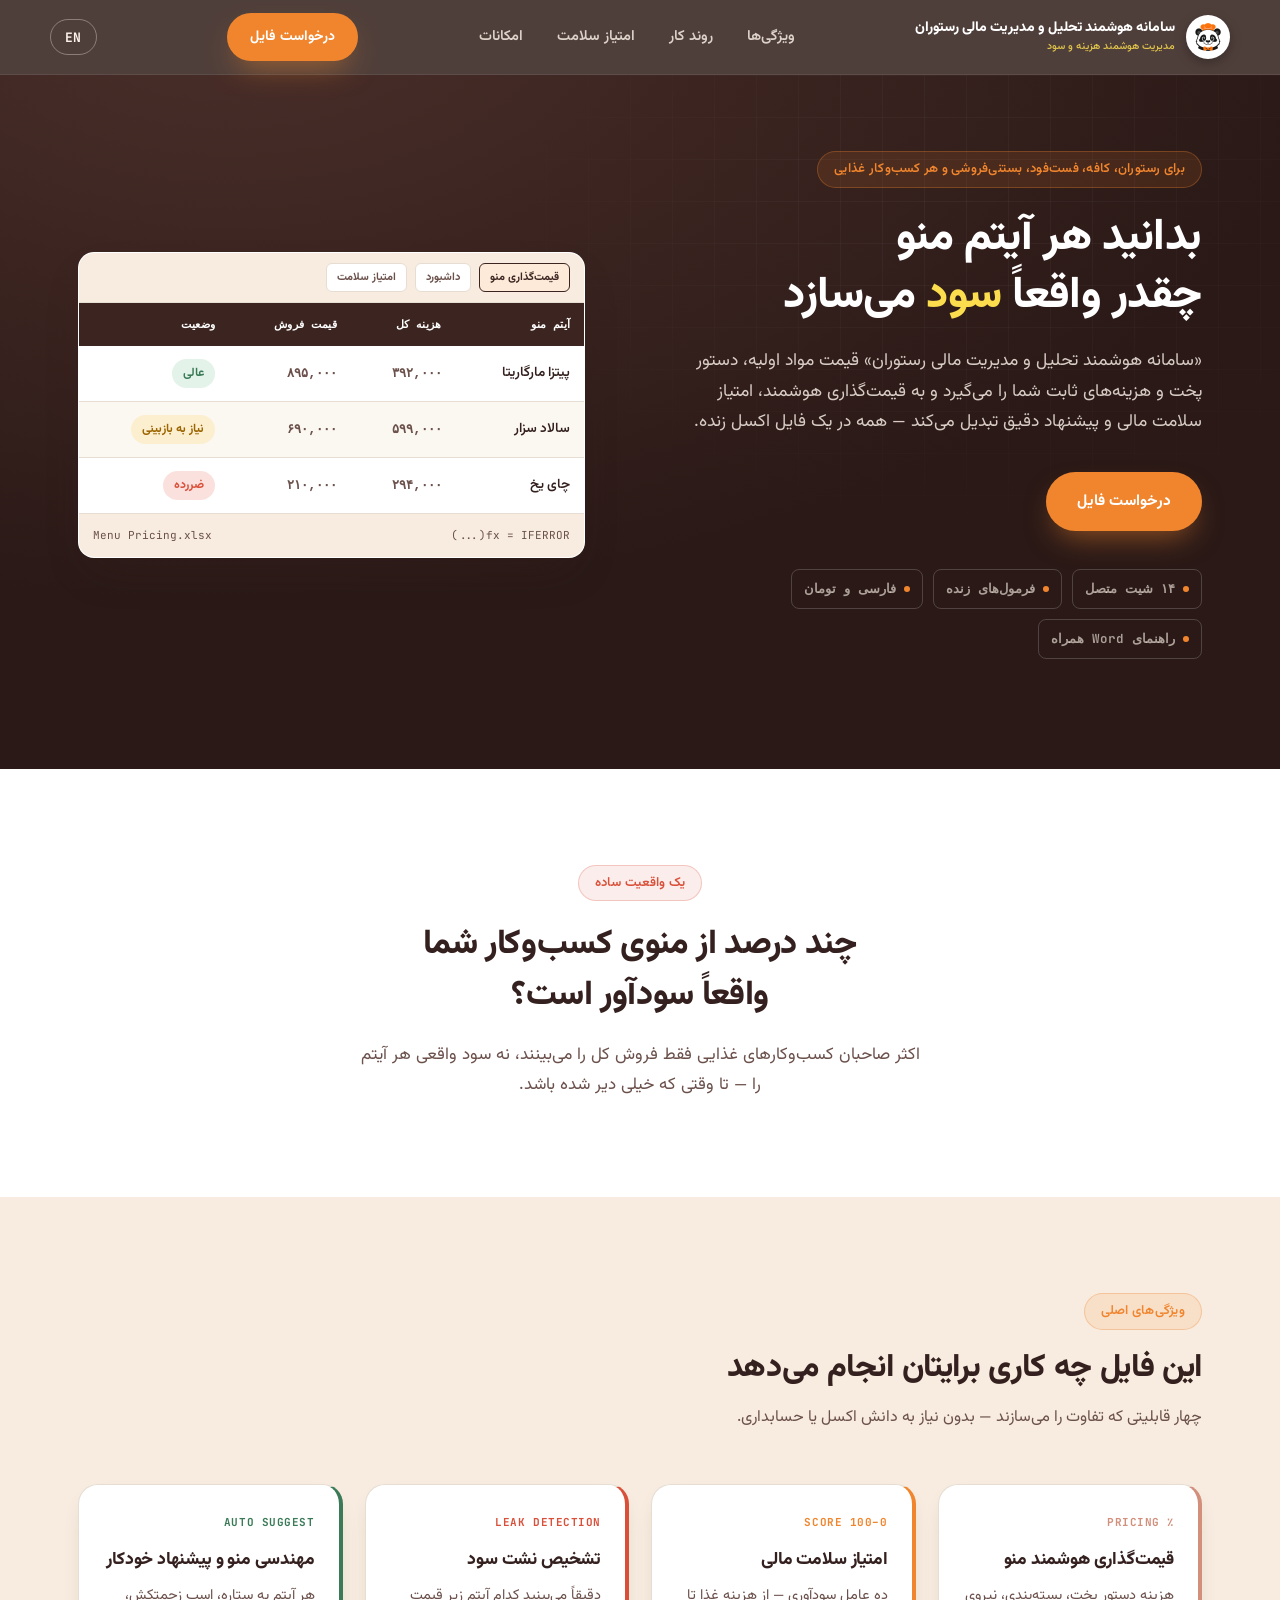
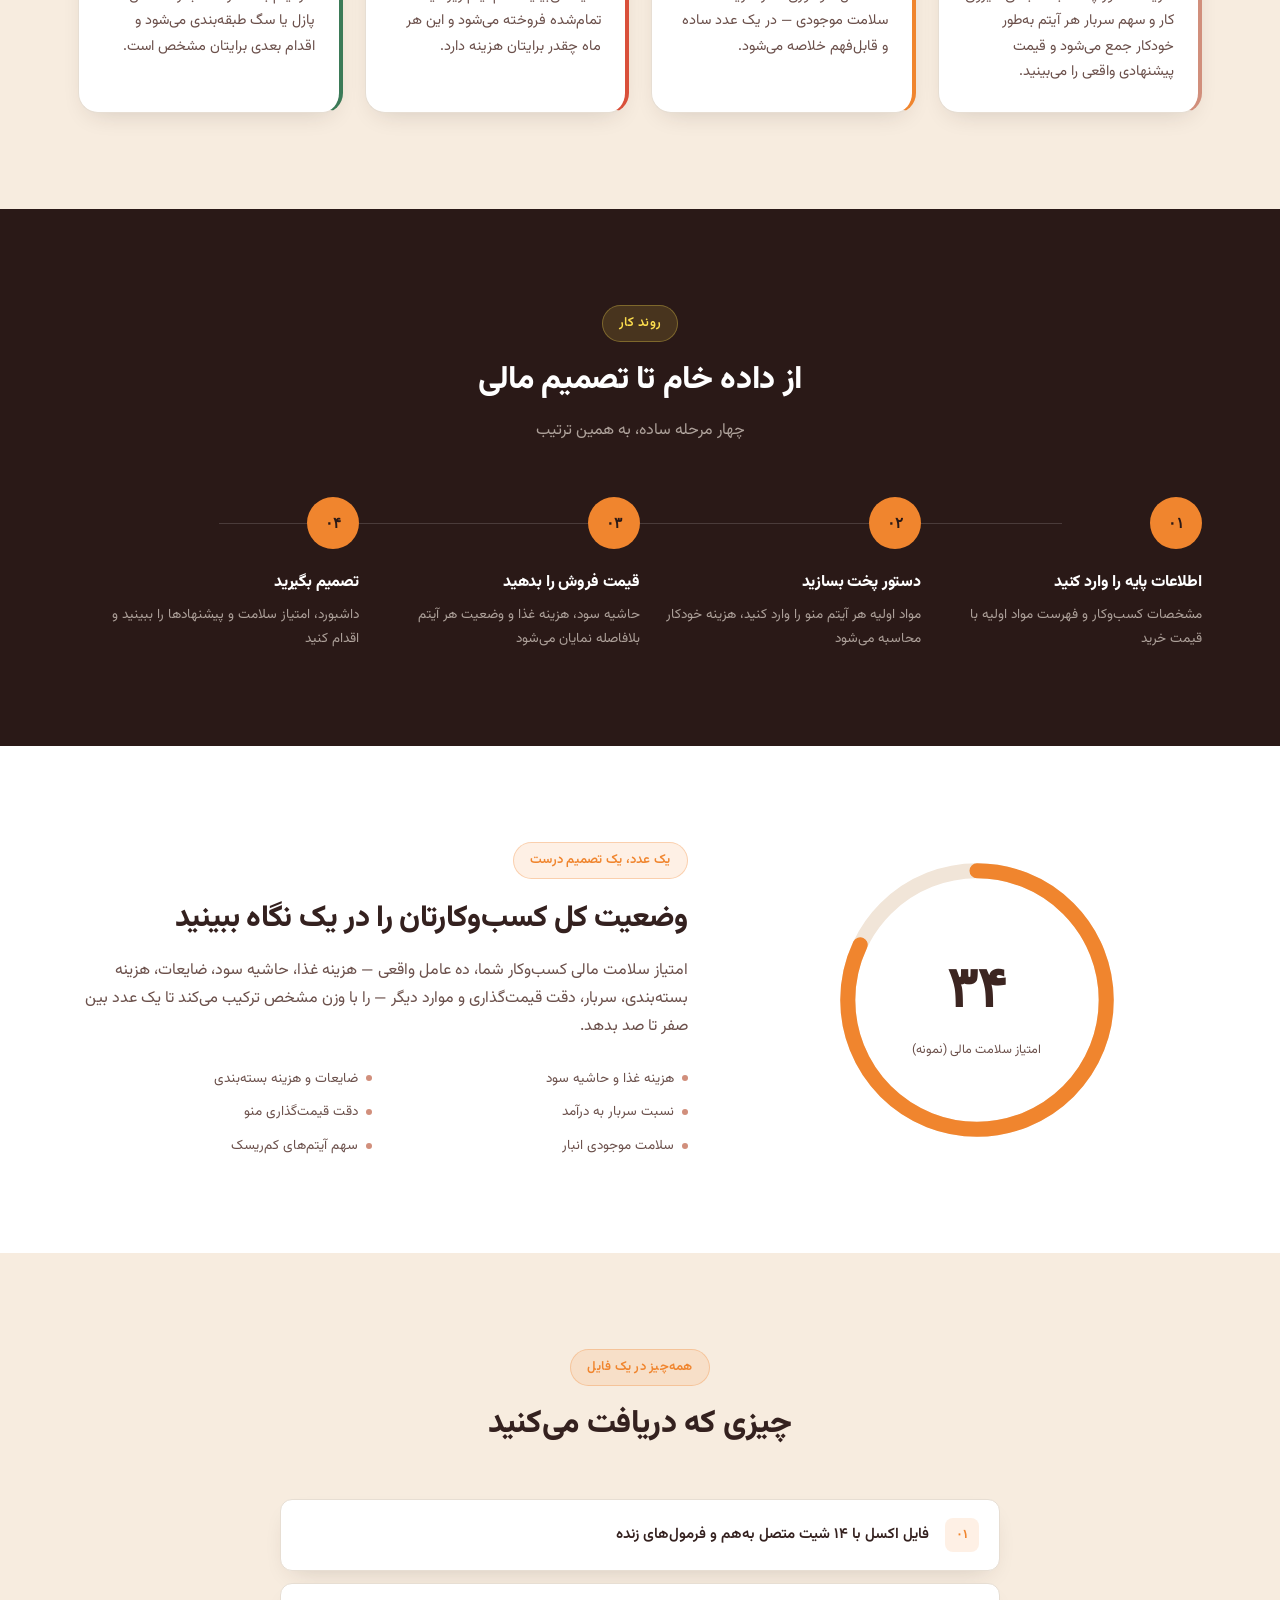
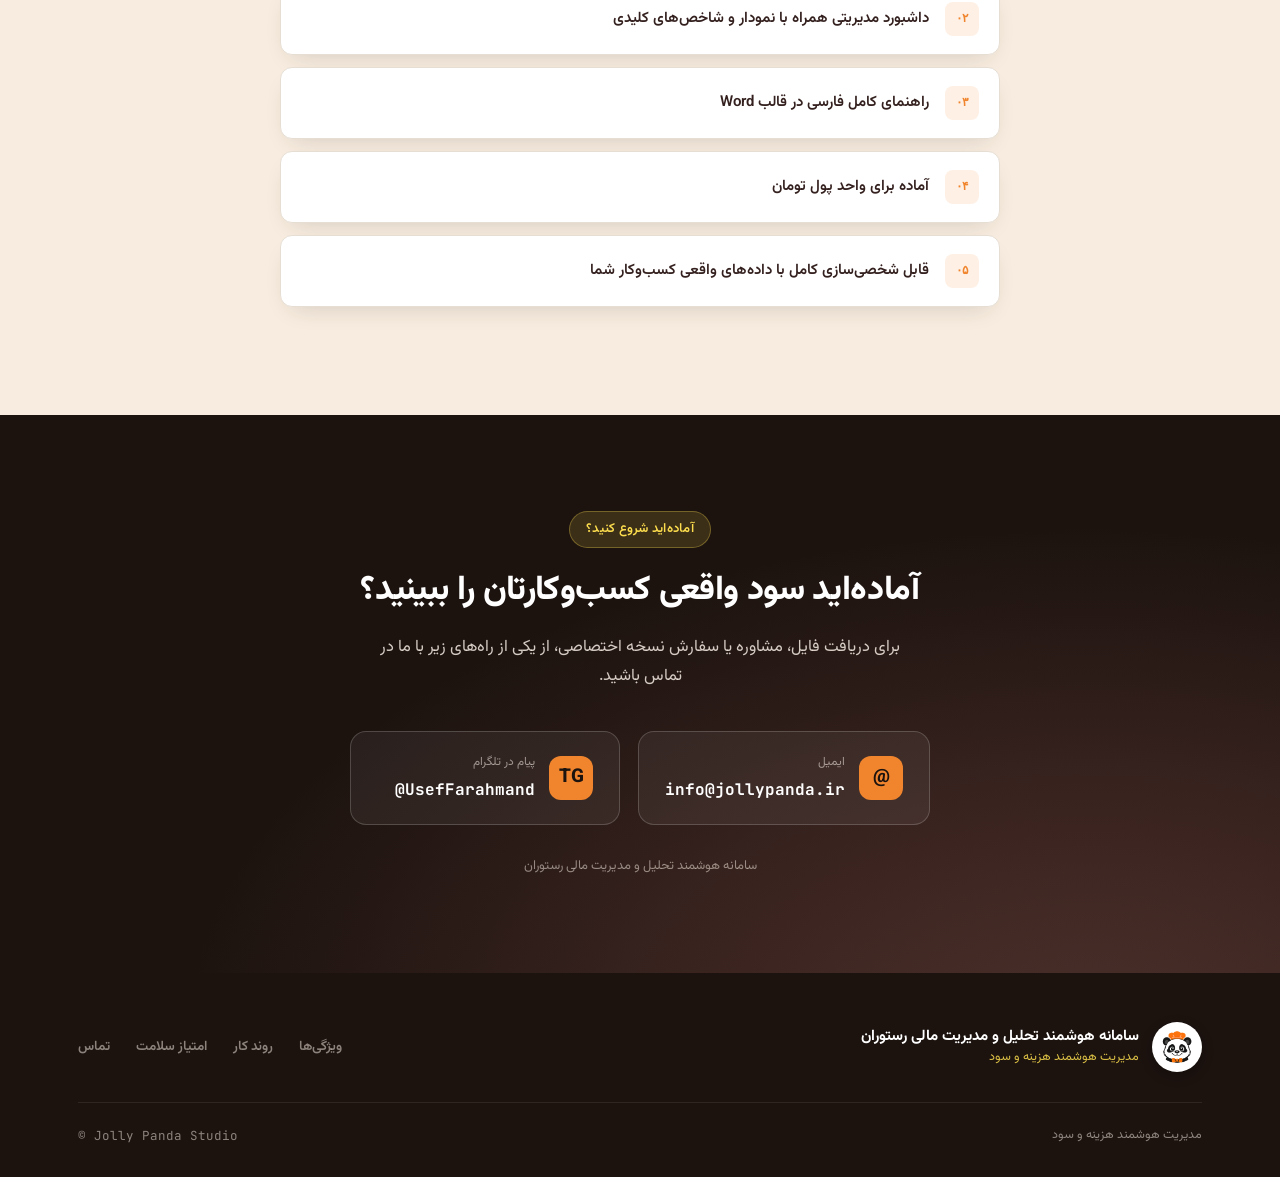
==== index.html @ 518dc4ae "feat(site): add EN/FA language toggle, drop phone contact - Add a bilingual toggle (English/Persian)" ====
<!DOCTYPE html>
<html lang="fa" dir="rtl">
<head>
<meta charset="UTF-8">
<meta name="viewport" content="width=device-width, initial-scale=1.0">
<title id="pageTitle">سامانه هوشمند تحلیل و مدیریت مالی رستوران | مدیریت هوشمند هزینه و سود</title>
<meta id="metaDescription" name="description" content="مدیریت هوشمند هزینه و سود — سامانه هوشمند تحلیل و مدیریت مالی رستوران، کافه، فست‌فود، بستنی‌فروشی و هر کسب‌وکار غذایی دیگر: قیمت‌گذاری هوشمند منو، امتیاز سلامت مالی و تشخیص نشت سود، همه در یک فایل اکسل.">
<meta id="metaOgTitle" property="og:title" content="سامانه هوشمند تحلیل و مدیریت مالی رستوران | مدیریت هوشمند هزینه و سود">
<meta id="metaOgDescription" property="og:description" content="مدیریت هوشمند هزینه و سود — بدانید هر آیتم منو چقدر واقعاً برایتان سود می‌سازد.">
<meta property="og:type" content="website">
<meta name="theme-color" content="#fdfaf5">
<link rel="icon" href="[data-uri]" type="image/png">
<link rel="preconnect" href="https://fonts.googleapis.com">
<link rel="preconnect" href="https://fonts.gstatic.com" crossorigin>
<link href="https://fonts.googleapis.com/css2?family=Vazirmatn:wght@400;500;600;700;800;900&family=JetBrains+Mono:wght@400;500;600;700&display=swap" rel="stylesheet">
<style>
  :root{
    /* Jolly Panda Studio design tokens — same palette, radii, shadow and
       type scale as jollypanda.ir (see /assets + css/variables.css on the
       main site). Property NAMES below are kept as this page already
       authored them; only the VALUES are re-tinted to the brand system. */
    --navy:#3C2521;         /* was cool navy -> Jolly Panda "night-soft" ink */
    --navy-dark:#2A1917;    /* Jolly Panda "night" */
    --navy-deeper:#1C130F;  /* deeper ink, for the darkest gradient stop */
    --navy-glow:#4A2F2A;    /* warm highlight used inside dark radial gradients */
    --gold:#F0852E;         /* Jolly Panda primary — Panda Orange (the hoodie) */
    --gold-dark:#BE5A29;    /* Jolly Panda hover state — Ember Orange */
    --gold-light:#FCDD4E;   /* Jolly Panda secondary — Bamboo Yellow */
    --teal:#D18F7C;         /* Jolly Panda accent — Blush Rose (dark) */
    --coral:#D9503A;        /* warmed alert red, still reads as "loss" */
    --green:#3B7A57;        /* semantic "healthy" green, unchanged */
    --off:#F7ECDF;          /* Jolly Panda paper-alt (warm cream) */
    --paper:#FFFFFF;        /* Jolly Panda surface */
    --ink:#34211F;          /* Jolly Panda ink */
    --ink-soft:#6B504B;     /* Jolly Panda ink-soft */
    --on-night:#FDF3EA;     /* Jolly Panda color-on-night, for text on dark sections */
    --line:#E7DED3;         /* warm border, same role as --color-border */
    --radius:20px;          /* Jolly Panda --radius-md */
    --radius-sm:12px;       /* Jolly Panda --radius-sm */
    --shadow:0 20px 44px -14px rgba(52,33,31,.30);   /* warm ink-tinted shadow-lift */
    --shadow-sm:0 10px 26px -12px rgba(52,33,31,.20); /* warm ink-tinted shadow-soft */
    --maxw:1180px;          /* Jolly Panda --container-max */
    --serif-num:'JetBrains Mono', ui-monospace, monospace;
  }
  *{box-sizing:border-box;}
  html{scroll-behavior:smooth;}
  body{
    margin:0;
    font-family:'Vazirmatn', Tahoma, sans-serif;
    background:var(--off);
    color:var(--ink);
    line-height:1.75;
    -webkit-font-smoothing:antialiased;
  }
  img{max-width:100%;display:block;}
  a{color:inherit;text-decoration:none;}
  .wrap{max-width:var(--maxw); margin:0 auto; padding:0 28px;}
  .eyebrow{
    display:inline-flex; align-items:center; gap:8px;
    font-size:13px; font-weight:600; letter-spacing:.02em;
    color:var(--gold); background:rgba(240,133,46,.12);
    border:1px solid rgba(240,133,46,.3);
    padding:6px 16px; border-radius:999px;
  }
  h1,h2,h3{font-weight:800; margin:0; letter-spacing:-.01em;}
  p{margin:0;}
  .btn{
    display:inline-flex; align-items:center; justify-content:center; gap:8px;
    font-family:inherit; font-weight:700; font-size:15.5px;
    padding:15px 30px; border-radius:999px; cursor:pointer;
    border:1.5px solid transparent; transition:transform .18s ease, box-shadow .18s ease, background .18s ease;
    white-space:nowrap;
  }
  .btn:hover{transform:translateY(-2px);}
  .btn-gold{background:var(--gold); color:#fff; box-shadow:0 14px 30px -10px rgba(240,133,46,.55);}
  .btn-gold:hover{background:var(--gold-dark); box-shadow:0 18px 36px -10px rgba(240,133,46,.7);}
  .btn-ghost-dark{background:transparent; color:#fff; border-color:rgba(255,255,255,.35);}
  .btn-ghost-dark:hover{border-color:#fff; background:rgba(255,255,255,.08);}
  .btn-ghost-light{background:transparent; color:var(--navy); border-color:var(--line);}
  .btn-ghost-light:hover{border-color:var(--navy);}

  /* ---------------- Header ---------------- */
  header{
    position:sticky; top:0; z-index:50;
    background:rgba(42,25,23,.82); backdrop-filter:blur(14px); -webkit-backdrop-filter:blur(14px);
    border-bottom:1px solid rgba(255,255,255,.08);
  }
  .nav{display:flex; align-items:center; justify-content:space-between; min-height:74px; padding:11px 0; gap:20px;}
  .brand{display:flex; align-items:center; gap:11px; color:#fff;}
  .brand-mark{
    display:flex; align-items:center; justify-content:center; flex:none;
    width:44px; height:44px; border-radius:50%; background:#fff;
    box-shadow:0 4px 12px rgba(0,0,0,.28);
  }
  .brand img{width:30px; height:30px; display:block;}
  .brand-text{display:flex; flex-direction:column; gap:2px;}
  .brand-text strong{font-size:14px; font-weight:800; line-height:1.35; white-space:nowrap;}
  .brand small{display:block; font-weight:500; font-size:10.5px; line-height:1.4; color:rgba(253,243,234,.62); margin-top:0;}
  .brand small:last-child{color:rgba(252,221,78,.85);}
  .nav-links{display:flex; align-items:center; gap:34px; font-size:14.5px; font-weight:600; color:rgba(253,243,234,.82);}
  .nav-links a:hover{color:#fff;}
  .nav-cta{display:flex; align-items:center;}
  .nav-toggle{display:none;}

  /* ---------------- Hero ---------------- */
  .hero{
    position:relative; overflow:hidden;
    background:radial-gradient(1100px 600px at 18% -10%, var(--navy-glow) 0%, var(--navy) 45%, var(--navy-dark) 100%);
    padding:76px 0 110px;
    color:#fff;
  }
  .hero::before{
    content:''; position:absolute; inset:0;
    background-image:
      linear-gradient(rgba(255,255,255,.045) 1px, transparent 1px),
      linear-gradient(90deg, rgba(255,255,255,.045) 1px, transparent 1px);
    background-size:42px 42px;
    -webkit-mask-image:radial-gradient(700px 500px at 75% 20%, #000 0%, transparent 70%);
    mask-image:radial-gradient(700px 500px at 75% 20%, #000 0%, transparent 70%);
    pointer-events:none;
  }
  .hero-grid{
    position:relative; z-index:1;
    display:grid; grid-template-columns:1.05fr .95fr; gap:56px; align-items:center;
  }
  .hero h1{font-size:44px; line-height:1.32; margin:22px 0 20px;}
  .hero h1 em{font-style:normal; color:var(--gold-light);}
  .hero p.lead{font-size:17.5px; color:rgba(253,243,234,.82); max-width:520px; margin-bottom:34px;}
  .hero-ctas{display:flex; gap:14px; flex-wrap:wrap; margin-bottom:38px;}
  .proof-strip{display:flex; flex-wrap:wrap; gap:10px;}
  .proof-chip{
    font-family:var(--serif-num); font-size:12.5px; font-weight:600; color:rgba(253,243,234,.62);
    border:1px solid rgba(255,255,255,.18); border-radius:8px; padding:8px 12px;
    display:flex; align-items:center; gap:8px;
  }
  .proof-chip .dot{width:6px;height:6px;border-radius:50%;background:var(--gold);}

  /* ---------------- Spreadsheet mockup (signature element) ---------------- */
  .sheet-card{
    background:#fff; border-radius:16px; box-shadow:var(--shadow);
    overflow:hidden; transform:rotate(-1.2deg);
    animation:float 6.5s ease-in-out infinite;
    border:1px solid rgba(255,255,255,.5);
  }
  @keyframes float{0%,100%{transform:rotate(-1.2deg) translateY(0);}50%{transform:rotate(-1.2deg) translateY(-10px);}}
  .sheet-topbar{
    background:var(--off); border-bottom:1px solid var(--line);
    padding:10px 14px; display:flex; align-items:center; gap:8px;
  }
  .sheet-topbar .tab{
    font-size:11px; font-weight:700; color:var(--ink-soft);
    background:#fff; border:1px solid var(--line); border-radius:6px; padding:4px 10px;
  }
  .sheet-topbar .tab.active{color:var(--navy); border-color:var(--navy); background:#FDEAD9;}
  .sheet-table{width:100%; border-collapse:collapse; font-size:13.5px;}
  .sheet-table th{
    text-align:right; font-family:var(--serif-num); font-size:10.5px; letter-spacing:.03em;
    text-transform:uppercase; color:#fff; background:var(--navy);
    padding:12px 14px; font-weight:600;
  }
  .sheet-table td{padding:13px 14px; border-bottom:1px solid var(--line); font-weight:600; color:var(--ink);}
  .sheet-table tr:last-child td{border-bottom:none;}
  .sheet-table tr:nth-child(even) td{background:#FBF7F1;}
  .sheet-table td.num{font-family:var(--serif-num); font-weight:600; color:var(--ink-soft); font-size:13px;}
  .pill{
    display:inline-block; font-size:12px; font-weight:700; padding:4px 11px; border-radius:999px;
  }
  .pill-good{background:#E3F3E9; color:var(--green);}
  .pill-warn{background:#FCEFCF; color:#9C6500;}
  .pill-bad{background:#FBE1DD; color:var(--coral);}
  .sheet-foot{
    padding:12px 14px; background:var(--off); border-top:1px solid var(--line);
    font-family:var(--serif-num); font-size:11px; color:var(--ink-soft); display:flex; justify-content:space-between;
  }

  /* ---------------- Sections ---------------- */
  section{padding:96px 0;}
  .section-head{max-width:640px; margin:0 0 52px;}
  .section-head.center{margin-inline:auto; text-align:center;}
  .section-head h2{font-size:32px; line-height:1.4; margin-top:16px;}
  .section-head p{color:var(--ink-soft); font-size:16px; margin-top:14px;}

  .hook{background:var(--paper);}
  .hook-inner{max-width:760px; margin:0 auto; text-align:center;}
  .hook h2{font-size:34px; line-height:1.5;}
  .hook p{color:var(--ink-soft); font-size:17px; margin-top:20px; max-width:560px; margin-inline:auto;}

  .features{background:var(--off);}
  .feature-grid{display:grid; grid-template-columns:repeat(4,1fr); gap:22px;}
  .feature-card{
    background:#fff; border-radius:var(--radius); padding:28px 24px;
    border:1px solid var(--line); border-inline-start:4px solid var(--accent, var(--teal));
    box-shadow:var(--shadow-sm);
    transition:transform .2s ease;
  }
  .feature-card:hover{transform:translateY(-4px);}
  .feature-card .tag{
    font-family:var(--serif-num); font-size:11px; font-weight:700; letter-spacing:.05em;
    color:var(--accent, var(--teal)); text-transform:uppercase; margin-bottom:14px; display:block;
  }
  .feature-card h3{font-size:17.5px; margin-bottom:10px; line-height:1.5;}
  .feature-card p{font-size:14.5px; color:var(--ink-soft);}

  .how{background:var(--navy-dark); color:#fff;}
  .how .section-head h2, .how .section-head p{color:#fff;}
  .how .section-head p{color:rgba(253,243,234,.62);}
  .steps{display:grid; grid-template-columns:repeat(4,1fr); gap:0; position:relative;}
  .steps::before{
    content:''; position:absolute; top:26px; right:12.5%; left:12.5%; height:1px;
    background:rgba(255,255,255,.15);
  }
  .step{position:relative; padding-inline-end:18px;}
  .step .num{
    font-family:var(--serif-num); font-size:15px; font-weight:700; color:var(--navy-dark);
    background:var(--gold); width:52px; height:52px; border-radius:50%;
    display:flex; align-items:center; justify-content:center; margin-bottom:22px; position:relative; z-index:1;
  }
  .step h3{font-size:16px; margin-bottom:8px; line-height:1.5;}
  .step p{font-size:13.5px; color:rgba(253,243,234,.62);}

  .score-section{background:var(--paper);}
  .score-grid{display:grid; grid-template-columns:.85fr 1.15fr; gap:64px; align-items:center;}
  .ring-wrap{display:flex; justify-content:center;}
  .ring-holder{position:relative; width:280px; height:280px;}
  .ring-holder svg{width:100%; height:100%; transform:rotate(-90deg);}
  .ring-bg{fill:none; stroke:#F1E5D8; stroke-width:14;}
  .ring-fg{fill:none; stroke:var(--gold); stroke-width:14; stroke-linecap:round; stroke-dasharray:754; stroke-dashoffset:754; transition:stroke-dashoffset 1.6s cubic-bezier(.22,.9,.3,1);}
  .ring-center{position:absolute; inset:0; display:flex; flex-direction:column; align-items:center; justify-content:center;}
  .ring-center .num{font-family:var(--serif-num); font-size:56px; font-weight:700; color:var(--navy);}
  .ring-center .lbl{font-size:12.5px; color:var(--ink-soft); margin-top:4px;}
  .score-text h2{font-size:30px; line-height:1.45;}
  .score-text p{color:var(--ink-soft); font-size:16px; margin-top:16px;}
  .score-factors{display:grid; grid-template-columns:1fr 1fr; gap:10px 22px; margin-top:26px;}
  .score-factors div{
    font-size:13.5px; color:var(--ink-soft); display:flex; align-items:center; gap:8px;
  }
  .score-factors div::before{content:''; width:6px; height:6px; border-radius:50%; background:var(--teal); flex:none;}

  .included{background:var(--off);}
  .incl-list{max-width:720px; margin:0 auto;}
  .incl-row{
    display:flex; align-items:center; gap:16px; background:#fff; border:1px solid var(--line);
    border-radius:var(--radius-sm); padding:18px 20px; margin-bottom:12px; box-shadow:var(--shadow-sm);
  }
  .incl-row .idx{
    font-family:var(--serif-num); font-size:12px; font-weight:700; color:var(--gold);
    background:rgba(240,133,46,.12); border-radius:8px; width:34px; height:34px; flex:none;
    display:flex; align-items:center; justify-content:center;
  }
  .incl-row p{font-size:15px; font-weight:600;}

  .cta-section{
    background:radial-gradient(900px 500px at 85% 110%, var(--navy-glow) 0%, var(--navy) 40%, var(--navy-deeper) 100%);
    color:#fff; text-align:center;
  }
  .cta-section h2{font-size:34px; line-height:1.45; max-width:640px; margin:0 auto 18px;}
  .cta-section p.lead{color:rgba(253,243,234,.82); font-size:16.5px; max-width:520px; margin:0 auto 40px;}
  .cta-cards{display:flex; gap:18px; justify-content:center; flex-wrap:wrap; margin-bottom:30px;}
  .cta-card{
    display:flex; align-items:center; gap:14px; background:rgba(255,255,255,.06);
    border:1px solid rgba(255,255,255,.18); border-radius:16px; padding:20px 26px;
    min-width:270px; text-align:right; transition:background .2s ease, transform .2s ease;
  }
  .cta-card:hover{background:rgba(255,255,255,.1); transform:translateY(-3px);}
  .cta-card .ic{
    width:44px; height:44px; border-radius:12px; background:var(--gold); color:var(--navy-deeper);
    display:flex; align-items:center; justify-content:center; flex:none; font-size:19px; font-weight:800;
  }
  .cta-card .meta{font-size:12px; color:rgba(253,243,234,.55); margin-bottom:3px;}
  .cta-card .val{font-size:16px; font-weight:700; font-family:var(--serif-num); direction:ltr; text-align:right;}
  .cta-card .val.val-fa{font-family:'Vazirmatn', Tahoma, sans-serif; direction:rtl; color:rgba(253,243,234,.9);}
  .cta-card.static{cursor:default;}
  .cta-card.static:hover{background:rgba(255,255,255,.06); transform:none;}
  .cta-note{font-size:13px; color:rgba(253,243,234,.5);}

  footer{background:var(--navy-deeper); color:rgba(253,243,234,.5); padding:48px 0 30px;}
  .foot-top{display:flex; justify-content:space-between; align-items:center; flex-wrap:wrap; gap:24px; padding-bottom:30px; border-bottom:1px solid rgba(255,255,255,.08);}
  .foot-brand{display:flex; align-items:center; gap:13px;}
  .foot-brand .brand-mark{
    display:flex; align-items:center; justify-content:center; flex:none;
    width:50px; height:50px; border-radius:50%; background:#fff;
    box-shadow:0 4px 12px rgba(0,0,0,.3);
  }
  .foot-brand img{width:34px;height:34px; display:block;}
  .foot-brand strong{color:#fff; font-size:15px; display:block; line-height:1.35; white-space:nowrap;}
  .foot-brand span{display:block; font-size:12.5px; line-height:1.5;}
  .foot-brand span:last-of-type{color:rgba(252,221,78,.85); margin-top:1px;}
  .foot-links{display:flex; gap:26px; font-size:13.5px; font-weight:600;}
  .foot-links a:hover{color:#fff;}
  .foot-bottom{display:flex; justify-content:space-between; flex-wrap:wrap; gap:10px; padding-top:22px; font-size:12.5px; font-family:var(--serif-num); direction:ltr; text-align:right;}
  .foot-bottom span:last-child{direction:rtl; font-family:'Vazirmatn', Tahoma, sans-serif;}

  .reveal{opacity:0; transform:translateY(24px); transition:opacity .7s ease, transform .7s ease;}
  .reveal.in{opacity:1; transform:none;}

  .lang-toggle{
    display:inline-flex; align-items:center; justify-content:center;
    min-width:44px; height:36px; padding:0 14px; margin-inline-start:10px;
    border-radius:999px; border:1px solid rgba(253,243,234,.35);
    background:transparent; color:var(--on-night);
    font-family:var(--serif-num); font-weight:700; font-size:13px; letter-spacing:.03em;
    cursor:pointer; transition:background .2s ease, border-color .2s ease;
  }
  .lang-toggle:hover{background:rgba(253,243,234,.12); border-color:rgba(253,243,234,.6);}
  html.lang-en{direction:ltr;}
  html.lang-en body{font-family:'Vazirmatn', 'Segoe UI', Tahoma, sans-serif;}
  html.lang-en .foot-bottom{direction:ltr; text-align:left;}
  html.lang-en .foot-bottom span:last-child{direction:ltr;}

  @media (max-width:980px){
    .hero-grid{grid-template-columns:1fr; gap:48px;}
    .hero h1{font-size:34px;}
    .feature-grid{grid-template-columns:1fr 1fr;}
    .steps{grid-template-columns:1fr 1fr; row-gap:36px;}
    .steps::before{display:none;}
    .score-grid{grid-template-columns:1fr;}
    .nav-links{display:none;}
  }
  @media (max-width:600px){
    .wrap{padding:0 18px;}
    .hero{padding:52px 0 80px;}
    .hero h1{font-size:27px;}
    .feature-grid{grid-template-columns:1fr;}
    .steps{grid-template-columns:1fr;}
    section{padding:66px 0;}
    .cta-card{min-width:100%;}
    .foot-top{flex-direction:column; align-items:flex-start;}
    .brand-mark{width:36px; height:36px;}
    .brand img{width:24px; height:24px;}
    .brand-text strong{font-size:10px;}
    .brand-text small{display:none;}
  }
  @media (prefers-reduced-motion:reduce){
    html{scroll-behavior:auto;}
    .sheet-card{animation:none;}
    .reveal{transition:none; opacity:1; transform:none;}
    .ring-fg{transition:none;}
  }
</style>
</head>
<body>

<header>
  <div class="wrap nav">
    <a class="brand" id="brandLink" href="https://www.jollypanda.ir/" aria-label="سامانه هوشمند تحلیل و مدیریت مالی رستوران" data-fa="سامانه هوشمند تحلیل و مدیریت مالی رستوران" data-en="Restaurant Financial Intelligence System">
      <span class="brand-mark">
        <img src="[data-uri]" alt="لوگوی سامانه هوشمند تحلیل و مدیریت مالی رستوران" id="brandLogoImg" data-fa="لوگوی سامانه هوشمند تحلیل و مدیریت مالی رستوران" data-en="Restaurant Financial Intelligence System logo">
      </span>
      <div class="brand-text">
        <strong><span data-fa="سامانه هوشمند تحلیل و مدیریت مالی رستوران" data-en="Restaurant Financial Intelligence System">سامانه هوشمند تحلیل و مدیریت مالی رستوران</span></strong>
        <small><span data-fa="مدیریت هوشمند هزینه و سود" data-en="Smart Cost &amp; Profit Management">مدیریت هوشمند هزینه و سود</span></small>
      </div>
    </a>
    <nav class="nav-links">
      <a href="#features"><span data-fa="ویژگی‌ها" data-en="Features">ویژگی‌ها</span></a>
      <a href="#how"><span data-fa="روند کار" data-en="How it works">روند کار</span></a>
      <a href="#score"><span data-fa="امتیاز سلامت" data-en="Health Score">امتیاز سلامت</span></a>
      <a href="#included"><span data-fa="امکانات" data-en="What you get">امکانات</span></a>
    </nav>
    <div class="nav-cta">
      <a href="#contact" class="btn btn-gold" style="padding:11px 22px; font-size:14px;"><span data-fa="درخواست فایل" data-en="Request the file">درخواست فایل</span></a>
    </div>
  <button type="button" id="langToggle" class="lang-toggle" aria-label="Switch language / تغییر زبان">EN</button>
  </div>
</header>

<section class="hero">
  <div class="wrap hero-grid">
    <div>
      <span class="eyebrow" data-fa="برای رستوران، کافه، فست‌فود، بستنی‌فروشی و هر کسب‌وکار غذایی" data-en="For restaurants, cafés, fast food, ice cream shops &amp; any food business">برای رستوران، کافه، فست‌فود، بستنی‌فروشی و هر کسب‌وکار غذایی</span>
      <h1 class="reveal" data-fa="بدانید هر آیتم منو<br>چقدر واقعاً <em>سود</em> می‌سازد" data-en="Know how much profit<br>every menu item <em>really</em> makes" data-html="1">بدانید هر آیتم منو<br>چقدر واقعاً <em>سود</em> می‌سازد</h1>
      <p class="lead reveal" data-fa="«سامانه هوشمند تحلیل و مدیریت مالی رستوران» قیمت مواد اولیه، دستور پخت و هزینه‌های ثابت شما را می‌گیرد و به قیمت‌گذاری هوشمند، امتیاز سلامت مالی و پیشنهاد دقیق تبدیل می‌کند — همه در یک فایل اکسل زنده." data-en="The “Restaurant Financial Intelligence System” takes your ingredient prices, recipes and fixed costs, and turns them into smart pricing, a financial health score and precise recommendations — all in one live Excel file.">«سامانه هوشمند تحلیل و مدیریت مالی رستوران» قیمت مواد اولیه، دستور پخت و هزینه‌های ثابت شما را می‌گیرد و به قیمت‌گذاری هوشمند، امتیاز سلامت مالی و پیشنهاد دقیق تبدیل می‌کند — همه در یک فایل اکسل زنده.</p>
      <div class="hero-ctas reveal">
        <a href="#contact" class="btn btn-gold"><span data-fa="درخواست فایل" data-en="Request the file">درخواست فایل</span></a>
      </div>
      <div class="proof-strip reveal">
        <span class="proof-chip"><span class="dot"></span><span data-fa="۱۴ شیت متصل" data-en="14 connected sheets">۱۴ شیت متصل</span></span>
        <span class="proof-chip"><span class="dot"></span><span data-fa="فرمول‌های زنده" data-en="Live formulas">فرمول‌های زنده</span></span>
        <span class="proof-chip"><span class="dot"></span><span data-fa="فارسی و تومان" data-en="Persian &amp; Toman ready">فارسی و تومان</span></span>
        <span class="proof-chip"><span class="dot"></span><span data-fa="راهنمای Word همراه" data-en="Word guide included">راهنمای Word همراه</span></span>
      </div>
    </div>

    <div class="sheet-card reveal">
      <div class="sheet-topbar">
        <span class="tab active" data-fa="قیمت‌گذاری منو" data-en="Menu Pricing">قیمت‌گذاری منو</span>
        <span class="tab" data-fa="داشبورد" data-en="Dashboard">داشبورد</span>
        <span class="tab" data-fa="امتیاز سلامت" data-en="Health Score">امتیاز سلامت</span>
      </div>
      <table class="sheet-table">
        <thead>
          <tr><th><span data-fa="آیتم منو" data-en="Menu Item">آیتم منو</span></th><th><span data-fa="هزینه کل" data-en="Total Cost">هزینه کل</span></th><th><span data-fa="قیمت فروش" data-en="Selling Price">قیمت فروش</span></th><th><span data-fa="وضعیت" data-en="Status">وضعیت</span></th></tr>
        </thead>
        <tbody>
          <tr><td><span data-fa="پیتزا مارگاریتا" data-en="Margherita Pizza">پیتزا مارگاریتا</span></td><td class="num"><span data-fa="۳۹۲,۰۰۰" data-en="392,000">۳۹۲,۰۰۰</span></td><td class="num"><span data-fa="۸۹۵,۰۰۰" data-en="895,000">۸۹۵,۰۰۰</span></td><td><span class="pill pill-good"><span data-fa="عالی" data-en="Excellent">عالی</span></span></td></tr>
          <tr><td><span data-fa="سالاد سزار" data-en="Caesar Salad">سالاد سزار</span></td><td class="num"><span data-fa="۵۹۹,۰۰۰" data-en="599,000">۵۹۹,۰۰۰</span></td><td class="num"><span data-fa="۶۹۰,۰۰۰" data-en="690,000">۶۹۰,۰۰۰</span></td><td><span class="pill pill-warn"><span data-fa="نیاز به بازبینی" data-en="Needs Review">نیاز به بازبینی</span></span></td></tr>
          <tr><td><span data-fa="چای یخ" data-en="Iced Tea">چای یخ</span></td><td class="num"><span data-fa="۲۹۴,۰۰۰" data-en="294,000">۲۹۴,۰۰۰</span></td><td class="num"><span data-fa="۲۱۰,۰۰۰" data-en="210,000">۲۱۰,۰۰۰</span></td><td><span class="pill pill-bad"><span data-fa="ضررده" data-en="Losing Money">ضررده</span></span></td></tr>
        </tbody>
      </table>
      <div class="sheet-foot">
        <span>fx = IFERROR(...)</span>
        <span>Menu Pricing.xlsx</span>
      </div>
    </div>
  </div>
</section>

<section class="hook">
  <div class="wrap hook-inner reveal">
    <span class="eyebrow" style="color:var(--coral); background:rgba(217,80,58,.1); border-color:rgba(217,80,58,.25);" data-fa="یک واقعیت ساده" data-en="A simple fact">یک واقعیت ساده</span>
    <h2 style="margin-top:18px;" data-fa="چند درصد از منوی کسب‌وکار شما<br>واقعاً سودآور است؟" data-en="What percentage of your menu<br>is actually profitable?" data-html="1">چند درصد از منوی کسب‌وکار شما<br>واقعاً سودآور است؟</h2>
    <p data-fa="اکثر صاحبان کسب‌وکارهای غذایی فقط فروش کل را می‌بینند، نه سود واقعی هر آیتم را — تا وقتی که خیلی دیر شده باشد." data-en="Most food business owners only see total sales, not the real profit of each item — until it's too late.">اکثر صاحبان کسب‌وکارهای غذایی فقط فروش کل را می‌بینند، نه سود واقعی هر آیتم را — تا وقتی که خیلی دیر شده باشد.</p>
  </div>
</section>

<section class="features" id="features">
  <div class="wrap">
    <div class="section-head reveal">
      <span class="eyebrow" data-fa="ویژگی‌های اصلی" data-en="Core Features">ویژگی‌های اصلی</span>
      <h2 data-fa="این فایل چه کاری برایتان انجام می‌دهد" data-en="What this file does for you">این فایل چه کاری برایتان انجام می‌دهد</h2>
      <p data-fa="چهار قابلیتی که تفاوت را می‌سازند — بدون نیاز به دانش اکسل یا حسابداری." data-en="Four capabilities that make the difference — no Excel or accounting knowledge required.">چهار قابلیتی که تفاوت را می‌سازند — بدون نیاز به دانش اکسل یا حسابداری.</p>
    </div>
    <div class="feature-grid">
      <div class="feature-card reveal" style="--accent:var(--teal)">
        <span class="tag">٪ pricing</span>
        <h3 data-fa="قیمت‌گذاری هوشمند منو" data-en="Smart Menu Pricing">قیمت‌گذاری هوشمند منو</h3>
        <p data-fa="هزینه دستور پخت، بسته‌بندی، نیروی کار و سهم سربار هر آیتم به‌طور خودکار جمع می‌شود و قیمت پیشنهادی واقعی را می‌بینید." data-en="Recipe cost, packaging, labor and each item's share of overhead are totaled automatically, so you see a real recommended price.">هزینه دستور پخت، بسته‌بندی، نیروی کار و سهم سربار هر آیتم به‌طور خودکار جمع می‌شود و قیمت پیشنهادی واقعی را می‌بینید.</p>
      </div>
      <div class="feature-card reveal" style="--accent:var(--gold)">
        <span class="tag">0–100 score</span>
        <h3 data-fa="امتیاز سلامت مالی" data-en="Financial Health Score">امتیاز سلامت مالی</h3>
        <p data-fa="ده عامل سودآوری — از هزینه غذا تا سلامت موجودی — در یک عدد ساده و قابل‌فهم خلاصه می‌شود." data-en="Ten profitability factors — from food cost to inventory health — summarized in one simple, understandable number.">ده عامل سودآوری — از هزینه غذا تا سلامت موجودی — در یک عدد ساده و قابل‌فهم خلاصه می‌شود.</p>
      </div>
      <div class="feature-card reveal" style="--accent:var(--coral)">
        <span class="tag">leak detection</span>
        <h3 data-fa="تشخیص نشت سود" data-en="Profit Leak Detection">تشخیص نشت سود</h3>
        <p data-fa="دقیقاً می‌بینید کدام آیتم زیر قیمت تمام‌شده فروخته می‌شود و این هر ماه چقدر برایتان هزینه دارد." data-en="See exactly which item is selling below cost, and how much it's costing you every month.">دقیقاً می‌بینید کدام آیتم زیر قیمت تمام‌شده فروخته می‌شود و این هر ماه چقدر برایتان هزینه دارد.</p>
      </div>
      <div class="feature-card reveal" style="--accent:var(--green)">
        <span class="tag">auto suggest</span>
        <h3 data-fa="مهندسی منو و پیشنهاد خودکار" data-en="Menu Engineering &amp; Auto Suggestions">مهندسی منو و پیشنهاد خودکار</h3>
        <p data-fa="هر آیتم به ستاره، اسب زحمتکش، پازل یا سگ طبقه‌بندی می‌شود و اقدام بعدی برایتان مشخص است." data-en="Every item is classified as a Star, Plow Horse, Puzzle or Dog, so your next move is clear.">هر آیتم به ستاره، اسب زحمتکش، پازل یا سگ طبقه‌بندی می‌شود و اقدام بعدی برایتان مشخص است.</p>
      </div>
    </div>
  </div>
</section>

<section class="how" id="how">
  <div class="wrap">
    <div class="section-head center reveal">
      <span class="eyebrow" style="color:var(--gold-light); background:rgba(252,221,78,.14); border-color:rgba(252,221,78,.3);" data-fa="روند کار" data-en="How it works">روند کار</span>
      <h2 data-fa="از داده خام تا تصمیم مالی" data-en="From raw data to financial decisions">از داده خام تا تصمیم مالی</h2>
      <p data-fa="چهار مرحله ساده، به همین ترتیب" data-en="Four simple steps, in this order">چهار مرحله ساده، به همین ترتیب</p>
    </div>
    <div class="steps">
      <div class="step reveal">
        <div class="num" data-fa="۰۱" data-en="01">۰۱</div>
        <h3 data-fa="اطلاعات پایه را وارد کنید" data-en="Enter your basic information">اطلاعات پایه را وارد کنید</h3>
        <p data-fa="مشخصات کسب‌وکار و فهرست مواد اولیه با قیمت خرید" data-en="Business details and your ingredient list with purchase prices">مشخصات کسب‌وکار و فهرست مواد اولیه با قیمت خرید</p>
      </div>
      <div class="step reveal">
        <div class="num" data-fa="۰۲" data-en="02">۰۲</div>
        <h3 data-fa="دستور پخت بسازید" data-en="Build your recipes">دستور پخت بسازید</h3>
        <p data-fa="مواد اولیه هر آیتم منو را وارد کنید، هزینه خودکار محاسبه می‌شود" data-en="Enter the ingredients for each menu item — cost is calculated automatically">مواد اولیه هر آیتم منو را وارد کنید، هزینه خودکار محاسبه می‌شود</p>
      </div>
      <div class="step reveal">
        <div class="num" data-fa="۰۳" data-en="03">۰۳</div>
        <h3 data-fa="قیمت فروش را بدهید" data-en="Set your selling price">قیمت فروش را بدهید</h3>
        <p data-fa="حاشیه سود، هزینه غذا و وضعیت هر آیتم بلافاصله نمایان می‌شود" data-en="Margin, food cost and status for each item appear instantly">حاشیه سود، هزینه غذا و وضعیت هر آیتم بلافاصله نمایان می‌شود</p>
      </div>
      <div class="step reveal">
        <div class="num" data-fa="۰۴" data-en="04">۰۴</div>
        <h3 data-fa="تصمیم بگیرید" data-en="Make your decision">تصمیم بگیرید</h3>
        <p data-fa="داشبورد، امتیاز سلامت و پیشنهادها را ببینید و اقدام کنید" data-en="See the dashboard, health score and recommendations, and take action">داشبورد، امتیاز سلامت و پیشنهادها را ببینید و اقدام کنید</p>
      </div>
    </div>
  </div>
</section>

<section class="score-section" id="score">
  <div class="wrap score-grid">
    <div class="ring-wrap reveal">
      <div class="ring-holder" id="ringHolder">
        <svg viewBox="0 0 260 260">
          <circle class="ring-bg" cx="130" cy="130" r="120"></circle>
          <circle class="ring-fg" id="ringFg" cx="130" cy="130" r="120"></circle>
        </svg>
        <div class="ring-center">
          <span class="num" id="ringNum">۰</span>
          <span class="lbl" data-fa="امتیاز سلامت مالی (نمونه)" data-en="Financial Health Score (sample)">امتیاز سلامت مالی (نمونه)</span>
        </div>
      </div>
    </div>
    <div class="score-text reveal">
      <span class="eyebrow" data-fa="یک عدد، یک تصمیم درست" data-en="One number, one right decision">یک عدد، یک تصمیم درست</span>
      <h2 style="margin-top:18px;" data-fa="وضعیت کل کسب‌وکارتان را در یک نگاه ببینید" data-en="See your whole business's status at a glance">وضعیت کل کسب‌وکارتان را در یک نگاه ببینید</h2>
      <p data-fa="امتیاز سلامت مالی کسب‌وکار شما، ده عامل واقعی — هزینه غذا، حاشیه سود، ضایعات، هزینه بسته‌بندی، سربار، دقت قیمت‌گذاری و موارد دیگر — را با وزن مشخص ترکیب می‌کند تا یک عدد بین صفر تا صد بدهد." data-en="Your business's financial health score combines ten real factors — food cost, margin, waste, packaging cost, overhead, pricing accuracy and more — with specific weights, into one number from zero to a hundred.">امتیاز سلامت مالی کسب‌وکار شما، ده عامل واقعی — هزینه غذا، حاشیه سود، ضایعات، هزینه بسته‌بندی، سربار، دقت قیمت‌گذاری و موارد دیگر — را با وزن مشخص ترکیب می‌کند تا یک عدد بین صفر تا صد بدهد.</p>
      <div class="score-factors">
        <div data-fa="هزینه غذا و حاشیه سود" data-en="Food cost &amp; margin">هزینه غذا و حاشیه سود</div>
        <div data-fa="ضایعات و هزینه بسته‌بندی" data-en="Waste &amp; packaging cost">ضایعات و هزینه بسته‌بندی</div>
        <div data-fa="نسبت سربار به درآمد" data-en="Overhead-to-revenue ratio">نسبت سربار به درآمد</div>
        <div data-fa="دقت قیمت‌گذاری منو" data-en="Menu pricing accuracy">دقت قیمت‌گذاری منو</div>
        <div data-fa="سلامت موجودی انبار" data-en="Inventory health">سلامت موجودی انبار</div>
        <div data-fa="سهم آیتم‌های کم‌ریسک" data-en="Share of low-risk items">سهم آیتم‌های کم‌ریسک</div>
      </div>
    </div>
  </div>
</section>

<section class="included" id="included">
  <div class="wrap">
    <div class="section-head center reveal">
      <span class="eyebrow" data-fa="همه‌چیز در یک فایل" data-en="Everything in one file">همه‌چیز در یک فایل</span>
      <h2 data-fa="چیزی که دریافت می‌کنید" data-en="What you get">چیزی که دریافت می‌کنید</h2>
    </div>
    <div class="incl-list">
      <div class="incl-row reveal"><span class="idx" data-fa="۰۱" data-en="01">۰۱</span><p data-fa="فایل اکسل با ۱۴ شیت متصل به‌هم و فرمول‌های زنده" data-en="An Excel file with 14 connected sheets and live formulas">فایل اکسل با ۱۴ شیت متصل به‌هم و فرمول‌های زنده</p></div>
      <div class="incl-row reveal"><span class="idx" data-fa="۰۲" data-en="02">۰۲</span><p data-fa="داشبورد مدیریتی همراه با نمودار و شاخص‌های کلیدی" data-en="A management dashboard with charts and key indicators">داشبورد مدیریتی همراه با نمودار و شاخص‌های کلیدی</p></div>
      <div class="incl-row reveal"><span class="idx" data-fa="۰۳" data-en="03">۰۳</span><p data-fa="راهنمای کامل فارسی در قالب Word" data-en="A complete Persian-language guide in Word format">راهنمای کامل فارسی در قالب Word</p></div>
      <div class="incl-row reveal"><span class="idx" data-fa="۰۴" data-en="04">۰۴</span><p data-fa="آماده برای واحد پول تومان" data-en="Ready for the Toman currency">آماده برای واحد پول تومان</p></div>
      <div class="incl-row reveal"><span class="idx" data-fa="۰۵" data-en="05">۰۵</span><p data-fa="قابل شخصی‌سازی کامل با داده‌های واقعی کسب‌وکار شما" data-en="Fully customizable with your business's real data">قابل شخصی‌سازی کامل با داده‌های واقعی کسب‌وکار شما</p></div>
    </div>
  </div>
</section>

<section class="cta-section" id="contact">
  <div class="wrap reveal">
    <span class="eyebrow" style="color:var(--gold-light); background:rgba(252,221,78,.14); border-color:rgba(252,221,78,.3);" data-fa="آماده‌اید شروع کنید؟" data-en="Ready to get started?">آماده‌اید شروع کنید؟</span>
    <h2 style="margin-top:18px;" data-fa="آماده‌اید سود واقعی کسب‌وکارتان را ببینید؟" data-en="Ready to see your business's real profit?">آماده‌اید سود واقعی کسب‌وکارتان را ببینید؟</h2>
    <p class="lead" data-fa="برای دریافت فایل، مشاوره یا سفارش نسخه اختصاصی، از یکی از راه‌های زیر با ما در تماس باشید." data-en="To get the file, request a consultation, or order a custom version, reach us through one of the ways below.">برای دریافت فایل، مشاوره یا سفارش نسخه اختصاصی، از یکی از راه‌های زیر با ما در تماس باشید.</p>
    <div class="cta-cards">
      <a href="mailto:info@jollypanda.ir" class="cta-card">
        <div class="ic">@</div>
        <div>
          <div class="meta" data-fa="ایمیل" data-en="Email">ایمیل</div>
          <div class="val">info@jollypanda.ir</div>
        </div>
      </a>
      <a href="https://t.me/UsefFarahmand" target="_blank" rel="noopener" class="cta-card">
        <div class="ic">TG</div>
        <div>
          <div class="meta" data-fa="پیام در تلگرام" data-en="Message on Telegram">پیام در تلگرام</div>
          <div class="val">@UsefFarahmand</div>
        </div>
      </a>
    </div>
    <p class="cta-note" data-fa="سامانه هوشمند تحلیل و مدیریت مالی رستوران" data-en="Restaurant Financial Intelligence System">سامانه هوشمند تحلیل و مدیریت مالی رستوران</p>
  </div>
</section>

<footer>
  <div class="wrap">
    <div class="foot-top">
      <a class="foot-brand" href="https://www.jollypanda.ir/">
        <span class="brand-mark">
          <img src="[data-uri]" alt="لوگوی سامانه هوشمند تحلیل و مدیریت مالی رستوران">
        </span>
        <div>
          <strong data-fa="سامانه هوشمند تحلیل و مدیریت مالی رستوران" data-en="Restaurant Financial Intelligence System">سامانه هوشمند تحلیل و مدیریت مالی رستوران</strong>
          <span data-fa="مدیریت هوشمند هزینه و سود" data-en="Smart Cost &amp; Profit Management">مدیریت هوشمند هزینه و سود</span>
        </div>
      </a>
      <div class="foot-links">
        <a href="#features"><span data-fa="ویژگی‌ها" data-en="Features">ویژگی‌ها</span></a>
        <a href="#how"><span data-fa="روند کار" data-en="How it works">روند کار</span></a>
        <a href="#score"><span data-fa="امتیاز سلامت" data-en="Health Score">امتیاز سلامت</span></a>
        <a href="#contact"><span data-fa="تماس" data-en="Contact">تماس</span></a>
      </div>
    </div>
    <div class="foot-bottom">
      <span data-fa="مدیریت هوشمند هزینه و سود" data-en="Smart Cost &amp; Profit Management">&copy; Jolly Panda Studio</span>
      <span data-fa="مدیریت هوشمند هزینه و سود" data-en="Smart Cost &amp; Profit Management">مدیریت هوشمند هزینه و سود</span>
    </div>
  </div>
</footer>

<script>
  // Scroll reveal (with a safety fallback so content is never stuck hidden)
  const revealEls = document.querySelectorAll('.reveal');
  const io = new IntersectionObserver((entries) => {
    entries.forEach(e => { if (e.isIntersecting) { e.target.classList.add('in'); io.unobserve(e.target); } });
  }, { threshold: 0.1, rootMargin: '0px 0px -60px 0px' });
  revealEls.forEach(el => io.observe(el));
  // Fallback: if IntersectionObserver is unsupported or misses anything, reveal everything shortly after load.
  window.addEventListener('load', () => {
    setTimeout(() => revealEls.forEach(el => el.classList.add('in')), 1800);
  });
  if (!('IntersectionObserver' in window)) {
    revealEls.forEach(el => el.classList.add('in'));
  }

  // Health score ring animation
  const ring = document.getElementById('ringFg');
  const ringNum = document.getElementById('ringNum');
  const ringHolder = document.getElementById('ringHolder');
  const CIRC = 2 * Math.PI * 120;
  const TARGET = 82;
  const faDigits = ['۰','۱','۲','۳','۴','۵','۶','۷','۸','۹'];
  function toFa(n){ return String(n).split('').map(d => faDigits[+d] ?? d).join(''); }
  function formatRingNum(n){ return window.__rcfoLang === 'en' ? String(n) : toFa(n); }
  let animated = false;
  let lastRingVal = 0;
  function playRing(){
    if (animated) return;
    animated = true;
    const offset = CIRC - (TARGET/100)*CIRC;
    ring.style.strokeDashoffset = offset;
    const start = performance.now();
    const dur = 1500;
    function step(t){
      const p = Math.min(1, (t-start)/dur);
      const val = Math.round(p*TARGET);
      lastRingVal = val;
      ringNum.textContent = formatRingNum(val);
      if (p < 1) requestAnimationFrame(step);
    }
    requestAnimationFrame(step);
  }
  const ringIo = new IntersectionObserver((entries) => {
    entries.forEach(e => { if (e.isIntersecting) playRing(); });
  }, { threshold: 0.4 });
  ringIo.observe(ringHolder);
  window.addEventListener('load', () => setTimeout(playRing, 2400));
  if (!('IntersectionObserver' in window)) playRing();

  // ---------------------------------------------------------------
  // Bilingual toggle (Persian / English)
  // ---------------------------------------------------------------
  const HEAD_I18N = {
    title: {
      fa: 'سامانه هوشمند تحلیل و مدیریت مالی رستوران | مدیریت هوشمند هزینه و سود',
      en: 'Restaurant Financial Intelligence System | Smart Cost & Profit Management'
    },
    description: {
      fa: 'مدیریت هوشمند هزینه و سود — سامانه هوشمند تحلیل و مدیریت مالی رستوران، کافه، فست‌فود، بستنی‌فروشی و هر کسب‌وکار غذایی دیگر: قیمت‌گذاری هوشمند منو، امتیاز سلامت مالی و تشخیص نشت سود، همه در یک فایل اکسل.',
      en: 'Smart cost & profit management \u2014 a financial intelligence system for restaurants, cafés, fast food, ice cream shops and any food business: smart menu pricing, a financial health score and profit-leak detection, all in one Excel file.'
    },
    ogTitle: {
      fa: 'سامانه هوشمند تحلیل و مدیریت مالی رستوران | مدیریت هوشمند هزینه و سود',
      en: 'Restaurant Financial Intelligence System | Smart Cost & Profit Management'
    },
    ogDescription: {
      fa: 'مدیریت هوشمند هزینه و سود — بدانید هر آیتم منو چقدر واقعاً برایتان سود می‌سازد.',
      en: 'Smart cost & profit management \u2014 know exactly how much profit every menu item really makes.'
    }
  };

  const LANG_STORAGE_KEY = 'rcfo_lang';
  window.__rcfoLang = 'fa';

  function applyLang(lang){
    window.__rcfoLang = lang;
    document.documentElement.lang = lang;
    document.documentElement.dir = lang === 'fa' ? 'rtl' : 'ltr';
    document.documentElement.classList.toggle('lang-en', lang === 'en');

    document.title = HEAD_I18N.title[lang];
    const md = document.getElementById('metaDescription');
    if (md) md.setAttribute('content', HEAD_I18N.description[lang]);
    const mot = document.getElementById('metaOgTitle');
    if (mot) mot.setAttribute('content', HEAD_I18N.ogTitle[lang]);
    const mod = document.getElementById('metaOgDescription');
    if (mod) mod.setAttribute('content', HEAD_I18N.ogDescription[lang]);

    document.querySelectorAll('[data-fa][data-en]').forEach(el => {
      const val = lang === 'fa' ? el.getAttribute('data-fa') : el.getAttribute('data-en');
      if (el.hasAttribute('data-html')) { el.innerHTML = val; } else { el.textContent = val; }
    });

    const brandLink = document.getElementById('brandLink');
    if (brandLink) brandLink.setAttribute('aria-label', lang === 'fa' ? brandLink.getAttribute('data-fa') : brandLink.getAttribute('data-en'));
    const brandLogo = document.getElementById('brandLogoImg');
    if (brandLogo) brandLogo.setAttribute('alt', lang === 'fa' ? brandLogo.getAttribute('data-fa') : brandLogo.getAttribute('data-en'));

    if (animated && ringNum) ringNum.textContent = formatRingNum(lastRingVal);

    const btn = document.getElementById('langToggle');
    if (btn) btn.textContent = lang === 'fa' ? 'EN' : 'فا';

    try { localStorage.setItem(LANG_STORAGE_KEY, lang); } catch (e) {}
  }

  const langToggleBtn = document.getElementById('langToggle');
  if (langToggleBtn) {
    langToggleBtn.addEventListener('click', () => {
      applyLang(window.__rcfoLang === 'fa' ? 'en' : 'fa');
    });
  }

  (function initLang(){
    let saved = null;
    try { saved = localStorage.getItem(LANG_STORAGE_KEY); } catch (e) {}
    if (saved === 'en') applyLang('en');
  })();
</script>

</body>
</html>
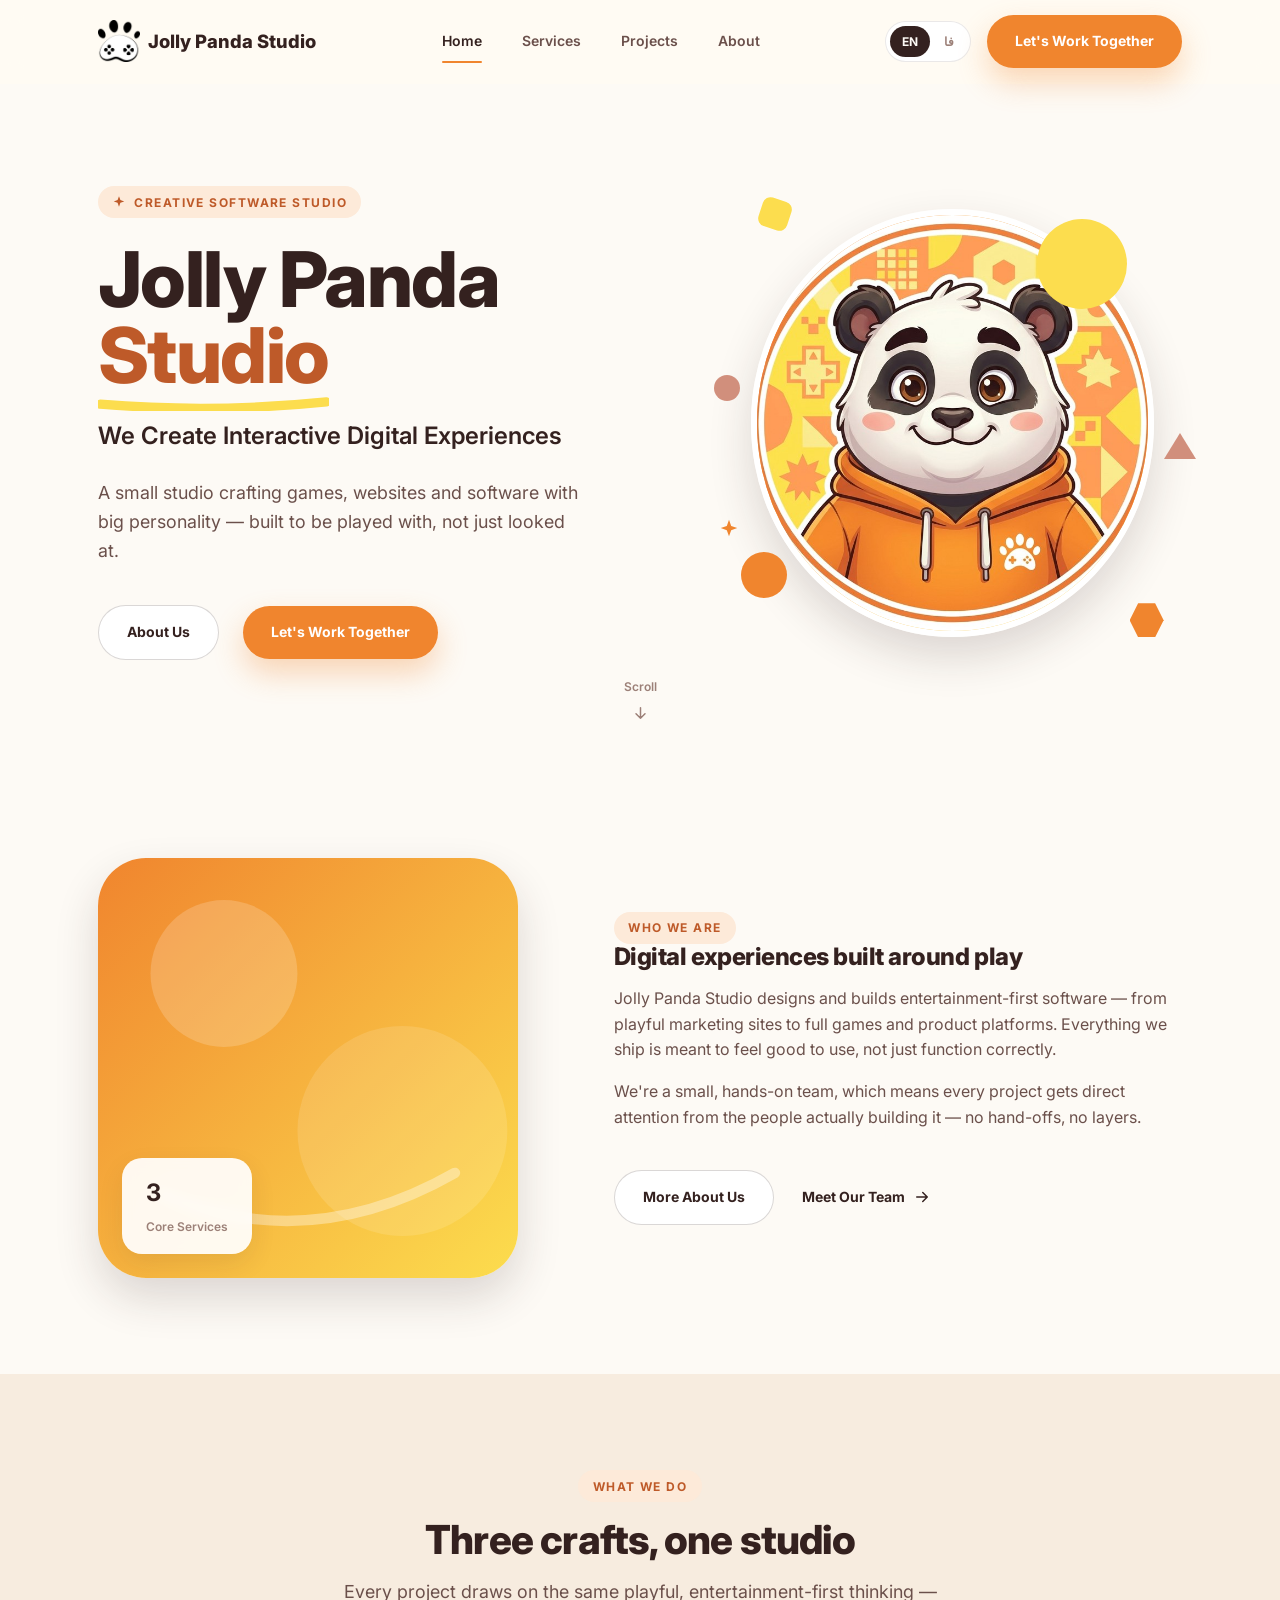
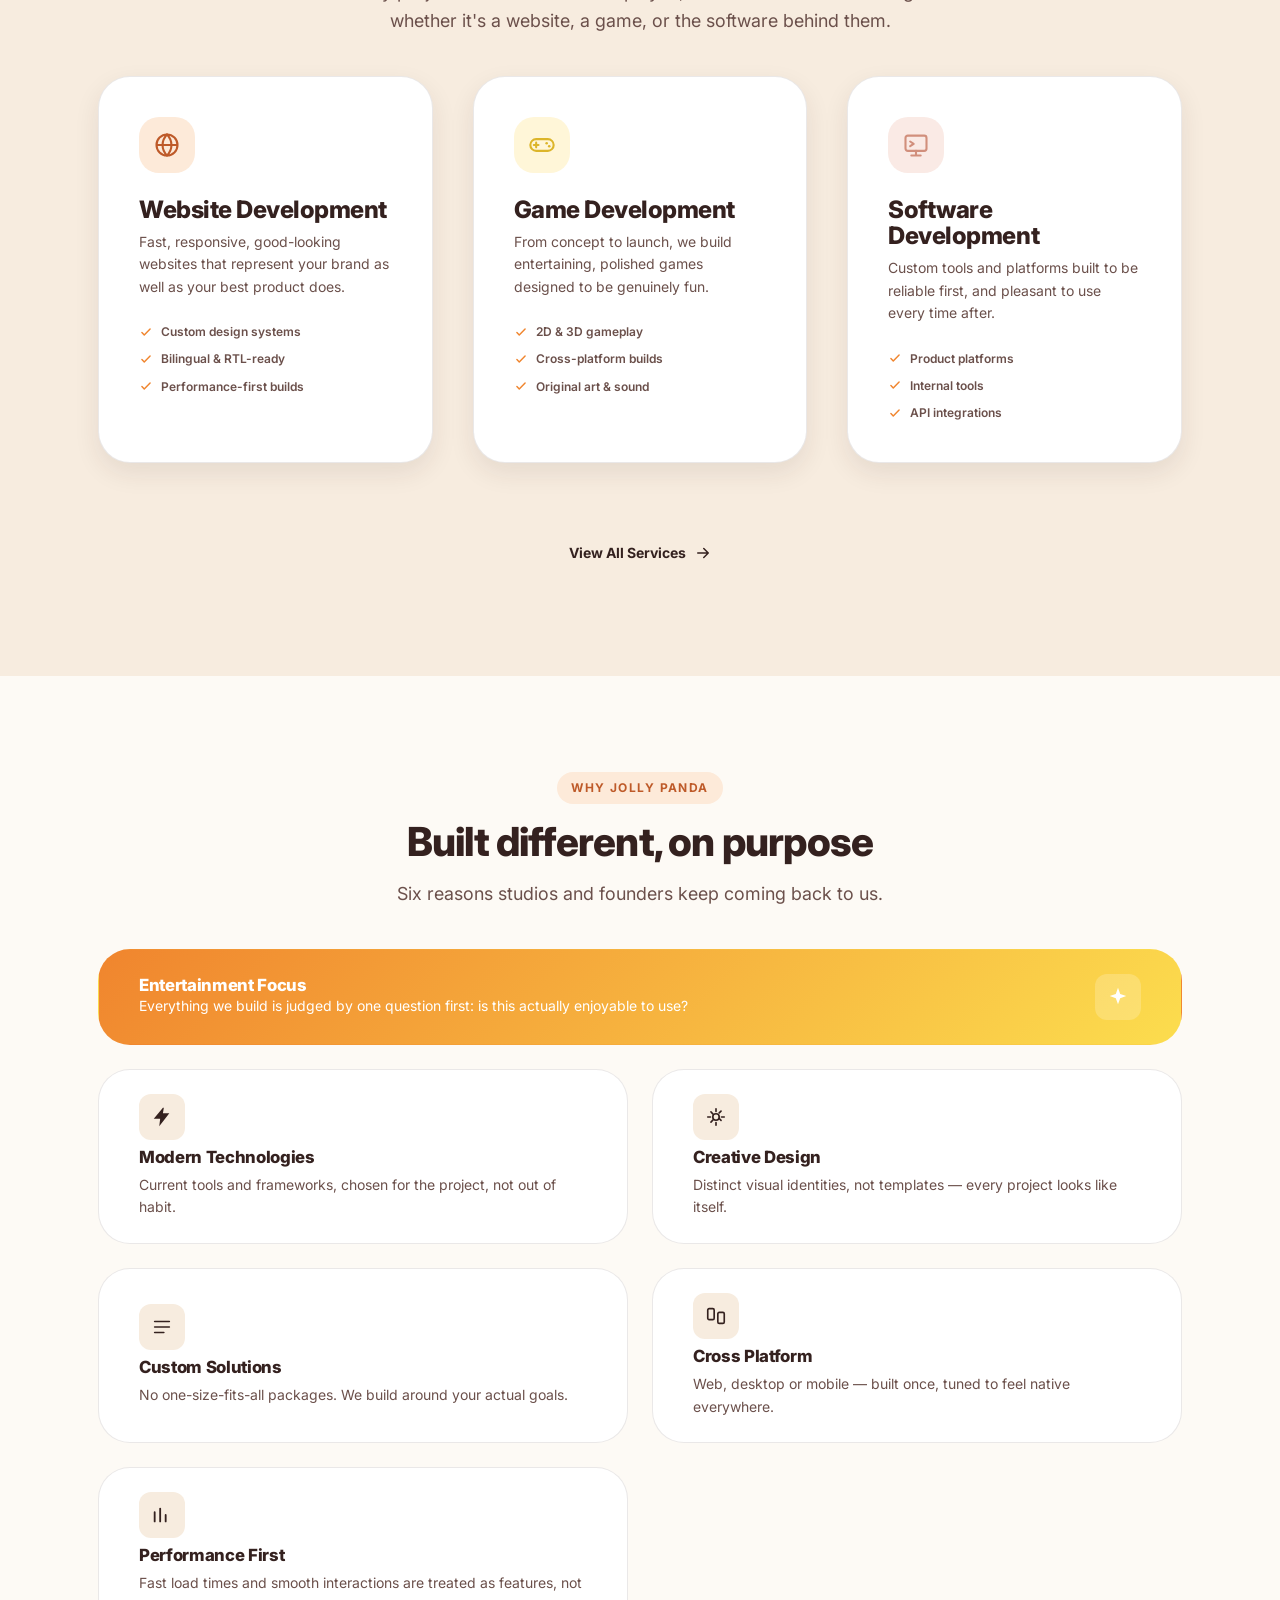
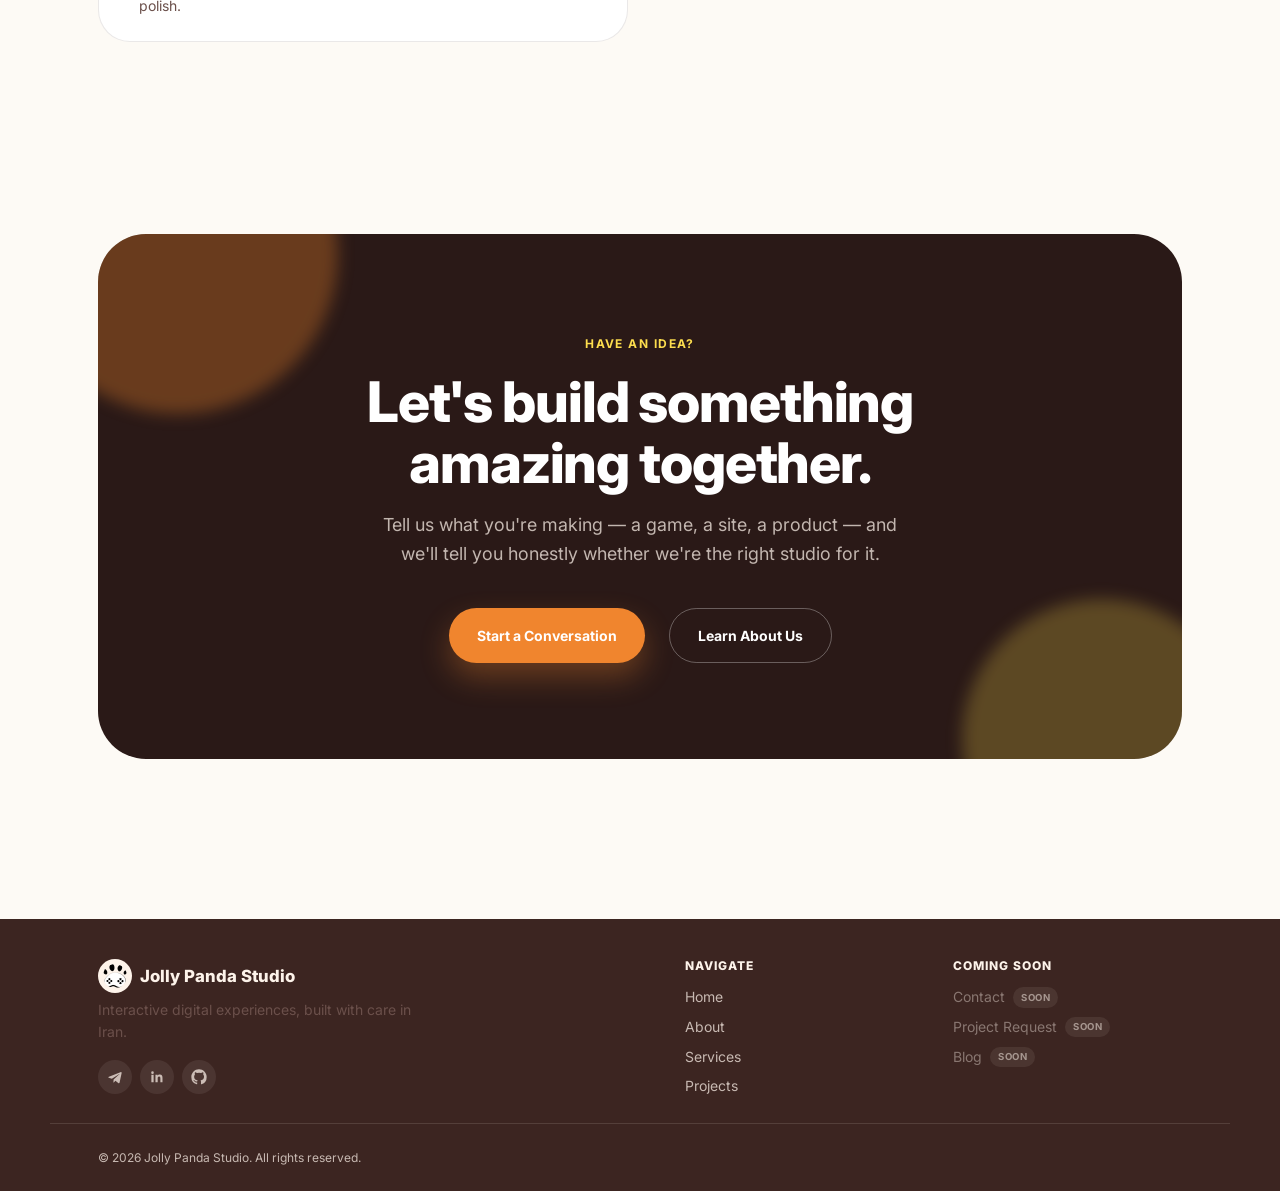
==== commit e38ef305: "force push" ====
--- a/index.html
+++ b/index.html
@@ -1,698 +1,458 @@
 <!DOCTYPE html>
-<html lang="fa" dir="rtl">
+<html lang="en" dir="ltr">
 <head>
-<meta charset="UTF-8">
-<meta name="viewport" content="width=device-width, initial-scale=1.0">
-<title id="pageTitle">سامانه هوشمند تحلیل و مدیریت مالی رستوران | مدیریت هوشمند هزینه و سود</title>
-<meta id="metaDescription" name="description" content="مدیریت هوشمند هزینه و سود — سامانه هوشمند تحلیل و مدیریت مالی رستوران، کافه، فست‌فود، بستنی‌فروشی و هر کسب‌وکار غذایی دیگر: قیمت‌گذاری هوشمند منو، امتیاز سلامت مالی و تشخیص نشت سود، همه در یک فایل اکسل.">
-<meta id="metaOgTitle" property="og:title" content="سامانه هوشمند تحلیل و مدیریت مالی رستوران | مدیریت هوشمند هزینه و سود">
-<meta id="metaOgDescription" property="og:description" content="مدیریت هوشمند هزینه و سود — بدانید هر آیتم منو چقدر واقعاً برایتان سود می‌سازد.">
-<meta property="og:type" content="website">
-<meta name="theme-color" content="#fdfaf5">
-<link rel="icon" href="[data-uri]" type="image/png">
-<link rel="preconnect" href="https://fonts.googleapis.com">
-<link rel="preconnect" href="https://fonts.gstatic.com" crossorigin>
-<link href="https://fonts.googleapis.com/css2?family=Vazirmatn:wght@400;500;600;700;800;900&family=JetBrains+Mono:wght@400;500;600;700&display=swap" rel="stylesheet">
-<style>
-  :root{
-    /* Jolly Panda Studio design tokens — same palette, radii, shadow and
-       type scale as jollypanda.ir (see /assets + css/variables.css on the
-       main site). Property NAMES below are kept as this page already
-       authored them; only the VALUES are re-tinted to the brand system. */
-    --navy:#3C2521;         /* was cool navy -> Jolly Panda "night-soft" ink */
-    --navy-dark:#2A1917;    /* Jolly Panda "night" */
-    --navy-deeper:#1C130F;  /* deeper ink, for the darkest gradient stop */
-    --navy-glow:#4A2F2A;    /* warm highlight used inside dark radial gradients */
-    --gold:#F0852E;         /* Jolly Panda primary — Panda Orange (the hoodie) */
-    --gold-dark:#BE5A29;    /* Jolly Panda hover state — Ember Orange */
-    --gold-light:#FCDD4E;   /* Jolly Panda secondary — Bamboo Yellow */
-    --teal:#D18F7C;         /* Jolly Panda accent — Blush Rose (dark) */
-    --coral:#D9503A;        /* warmed alert red, still reads as "loss" */
-    --green:#3B7A57;        /* semantic "healthy" green, unchanged */
-    --off:#F7ECDF;          /* Jolly Panda paper-alt (warm cream) */
-    --paper:#FFFFFF;        /* Jolly Panda surface */
-    --ink:#34211F;          /* Jolly Panda ink */
-    --ink-soft:#6B504B;     /* Jolly Panda ink-soft */
-    --on-night:#FDF3EA;     /* Jolly Panda color-on-night, for text on dark sections */
-    --line:#E7DED3;         /* warm border, same role as --color-border */
-    --radius:20px;          /* Jolly Panda --radius-md */
-    --radius-sm:12px;       /* Jolly Panda --radius-sm */
-    --shadow:0 20px 44px -14px rgba(52,33,31,.30);   /* warm ink-tinted shadow-lift */
-    --shadow-sm:0 10px 26px -12px rgba(52,33,31,.20); /* warm ink-tinted shadow-soft */
-    --maxw:1180px;          /* Jolly Panda --container-max */
-    --serif-num:'JetBrains Mono', ui-monospace, monospace;
+  <meta charset="UTF-8" />
+  <meta name="viewport" content="width=device-width, initial-scale=1.0" />
+  <title>Jolly Panda Studio — Game, Web &amp; Software Development Studio</title>
+  <meta name="description" content="Jolly Panda Studio is a creative game development and software studio building HTML5 games, playable ads, websites and entertainment software." />
+  <meta name="keywords" content="Jolly Panda Studio, Jolly Panda, Game Development Studio, Website Development, Software Development, Playable Ads, HTML5 Games, Entertainment Software" />
+  <meta name="theme-color" content="#fffbf3" />
+  <meta name="robots" content="index, follow, max-image-preview:large" />
+  <meta name="author" content="Jolly Panda Studio" />
+
+  <!-- Open Graph -->
+  <meta property="og:title" content="Jolly Panda Studio — Game, Web &amp; Software Development Studio" />
+  <meta property="og:description" content="We build HTML5 games, playable ads, websites and entertainment software." />
+  <meta property="og:type" content="website" />
+  <meta property="og:url" content="https://jollypanda.ir/" />
+  <meta property="og:site_name" content="Jolly Panda Studio" />
+  <meta property="og:locale" content="en_US" />
+  <meta property="og:locale:alternate" content="fa_IR" />
+  <meta property="og:image" content="https://jollypanda.ir/assets/social/og-image.png" />
+  <meta property="og:image:width" content="1200" />
+  <meta property="og:image:height" content="630" />
+  <meta property="og:image:alt" content="Jolly Panda Studio — Game, Web and Software Development Studio" />
+
+  <!-- Twitter / X Card -->
+  <meta name="twitter:card" content="summary_large_image" />
+  <meta name="twitter:title" content="Jolly Panda Studio — Game, Web &amp; Software Development Studio" />
+  <meta name="twitter:description" content="We build HTML5 games, playable ads, websites and entertainment software." />
+  <meta name="twitter:image" content="https://jollypanda.ir/assets/social/twitter-card.png" />
+  <meta name="twitter:image:alt" content="Jolly Panda Studio — Game, Web and Software Development Studio" />
+
+  <!-- Favicons — generated from the official brand icon (assets/logo/jolly-panda-paw-icon.png) -->
+  <link rel="icon" href="assets/logo/favicon.ico" sizes="any" />
+  <link rel="icon" href="assets/logo/favicon.svg" type="image/svg+xml" />
+  <link rel="icon" href="assets/logo/favicon-32.png" sizes="32x32" type="image/png" />
+  <link rel="icon" href="assets/logo/favicon-16.png" sizes="16x16" type="image/png" />
+  <link rel="apple-touch-icon" href="assets/logo/apple-touch-icon-180.png" />
+  <link rel="icon" href="assets/logo/android-chrome-192x192.png" sizes="192x192" type="image/png" />
+  <link rel="icon" href="assets/logo/android-chrome-512x512.png" sizes="512x512" type="image/png" />
+  <link rel="manifest" href="manifest.json" />
+  <meta name="msapplication-config" content="/browserconfig.xml" />
+  <meta name="apple-mobile-web-app-title" content="Jolly Panda" />
+  <meta name="mobile-web-app-capable" content="yes" />
+  <link rel="canonical" href="https://jollypanda.ir/" />
+
+  <!-- Fonts: Inter (Latin) + Vazirmatn (Persian) -->
+  <link rel="preconnect" href="https://fonts.googleapis.com" />
+  <link rel="preconnect" href="https://fonts.gstatic.com" crossorigin />
+  <link href="https://fonts.googleapis.com/css2?family=Inter:wght@400;500;600;700;800;900&family=Vazirmatn:wght@400;500;600;700;800&display=swap" rel="stylesheet" />
+
+  <link rel="stylesheet" href="css/variables.css" />
+  <link rel="stylesheet" href="css/style.css" />
+  <link rel="stylesheet" href="css/responsive.css" />
+
+  <!-- Structured Data (JSON-LD) -->
+  <script type="application/ld+json">
+  {
+    "@context": "https://schema.org",
+    "@graph": [
+      {
+        "@type": "Organization",
+        "@id": "https://jollypanda.ir/#organization",
+        "name": "Jolly Panda Studio",
+        "alternateName": "Jolly Panda",
+        "url": "https://jollypanda.ir/",
+        "logo": {
+          "@type": "ImageObject",
+          "url": "https://jollypanda.ir/assets/logo/jolly-panda-paw-icon.png"
+        },
+        "image": "https://jollypanda.ir/assets/social/og-image.png",
+        "description": "Jolly Panda Studio is a creative game development and software studio building HTML5 games, playable ads, websites and entertainment software.",
+        "founder": { "@id": "https://jollypanda.ir/#founder" }
+      },
+      {
+        "@type": "WebSite",
+        "@id": "https://jollypanda.ir/#website",
+        "url": "https://jollypanda.ir/",
+        "name": "Jolly Panda Studio",
+        "publisher": { "@id": "https://jollypanda.ir/#organization" },
+        "inLanguage": ["en", "fa"]
+      },
+      {
+        "@type": "Person",
+        "@id": "https://jollypanda.ir/#founder",
+        "name": "Usef Farahmand",
+        "jobTitle": "CEO & Founder",
+        "url": "https://www.useffarahmand.com",
+        "sameAs": ["https://www.linkedin.com/in/useffarahmand/"],
+        "worksFor": { "@id": "https://jollypanda.ir/#organization" }
+      },
+      {
+        "@type": "WebPage",
+        "@id": "https://jollypanda.ir/#webpage",
+        "url": "https://jollypanda.ir/",
+        "name": "Jolly Panda Studio — Game, Web & Software Development Studio",
+        "isPartOf": { "@id": "https://jollypanda.ir/#website" },
+        "about": { "@id": "https://jollypanda.ir/#organization" },
+        "inLanguage": "en"
+      },
+      {
+        "@type": "BreadcrumbList",
+        "@id": "https://jollypanda.ir/#breadcrumb",
+        "itemListElement": [
+          {
+            "@type": "ListItem",
+            "position": 1,
+            "name": "Home",
+            "item": "https://jollypanda.ir/"
+          }
+        ]
+      }
+    ]
   }
-  *{box-sizing:border-box;}
-  html{scroll-behavior:smooth;}
-  body{
-    margin:0;
-    font-family:'Vazirmatn', Tahoma, sans-serif;
-    background:var(--off);
-    color:var(--ink);
-    line-height:1.75;
-    -webkit-font-smoothing:antialiased;
-  }
-  img{max-width:100%;display:block;}
-  a{color:inherit;text-decoration:none;}
-  .wrap{max-width:var(--maxw); margin:0 auto; padding:0 28px;}
-  .eyebrow{
-    display:inline-flex; align-items:center; gap:8px;
-    font-size:13px; font-weight:600; letter-spacing:.02em;
-    color:var(--gold); background:rgba(240,133,46,.12);
-    border:1px solid rgba(240,133,46,.3);
-    padding:6px 16px; border-radius:999px;
-  }
-  h1,h2,h3{font-weight:800; margin:0; letter-spacing:-.01em;}
-  p{margin:0;}
-  .btn{
-    display:inline-flex; align-items:center; justify-content:center; gap:8px;
-    font-family:inherit; font-weight:700; font-size:15.5px;
-    padding:15px 30px; border-radius:999px; cursor:pointer;
-    border:1.5px solid transparent; transition:transform .18s ease, box-shadow .18s ease, background .18s ease;
-    white-space:nowrap;
-  }
-  .btn:hover{transform:translateY(-2px);}
-  .btn-gold{background:var(--gold); color:#fff; box-shadow:0 14px 30px -10px rgba(240,133,46,.55);}
-  .btn-gold:hover{background:var(--gold-dark); box-shadow:0 18px 36px -10px rgba(240,133,46,.7);}
-  .btn-ghost-dark{background:transparent; color:#fff; border-color:rgba(255,255,255,.35);}
-  .btn-ghost-dark:hover{border-color:#fff; background:rgba(255,255,255,.08);}
-  .btn-ghost-light{background:transparent; color:var(--navy); border-color:var(--line);}
-  .btn-ghost-light:hover{border-color:var(--navy);}
-
-  /* ---------------- Header ---------------- */
-  header{
-    position:sticky; top:0; z-index:50;
-    background:rgba(42,25,23,.82); backdrop-filter:blur(14px); -webkit-backdrop-filter:blur(14px);
-    border-bottom:1px solid rgba(255,255,255,.08);
-  }
-  .nav{display:flex; align-items:center; justify-content:space-between; min-height:74px; padding:11px 0; gap:20px;}
-  .brand{display:flex; align-items:center; gap:11px; color:#fff;}
-  .brand-mark{
-    display:flex; align-items:center; justify-content:center; flex:none;
-    width:44px; height:44px; border-radius:50%; background:#fff;
-    box-shadow:0 4px 12px rgba(0,0,0,.28);
-  }
-  .brand img{width:30px; height:30px; display:block;}
-  .brand-text{display:flex; flex-direction:column; gap:2px;}
-  .brand-text strong{font-size:14px; font-weight:800; line-height:1.35; white-space:nowrap;}
-  .brand small{display:block; font-weight:500; font-size:10.5px; line-height:1.4; color:rgba(253,243,234,.62); margin-top:0;}
-  .brand small:last-child{color:rgba(252,221,78,.85);}
-  .nav-links{display:flex; align-items:center; gap:34px; font-size:14.5px; font-weight:600; color:rgba(253,243,234,.82);}
-  .nav-links a:hover{color:#fff;}
-  .nav-cta{display:flex; align-items:center;}
-  .nav-toggle{display:none;}
-
-  /* ---------------- Hero ---------------- */
-  .hero{
-    position:relative; overflow:hidden;
-    background:radial-gradient(1100px 600px at 18% -10%, var(--navy-glow) 0%, var(--navy) 45%, var(--navy-dark) 100%);
-    padding:76px 0 110px;
-    color:#fff;
-  }
-  .hero::before{
-    content:''; position:absolute; inset:0;
-    background-image:
-      linear-gradient(rgba(255,255,255,.045) 1px, transparent 1px),
-      linear-gradient(90deg, rgba(255,255,255,.045) 1px, transparent 1px);
-    background-size:42px 42px;
-    -webkit-mask-image:radial-gradient(700px 500px at 75% 20%, #000 0%, transparent 70%);
-    mask-image:radial-gradient(700px 500px at 75% 20%, #000 0%, transparent 70%);
-    pointer-events:none;
-  }
-  .hero-grid{
-    position:relative; z-index:1;
-    display:grid; grid-template-columns:1.05fr .95fr; gap:56px; align-items:center;
-  }
-  .hero h1{font-size:44px; line-height:1.32; margin:22px 0 20px;}
-  .hero h1 em{font-style:normal; color:var(--gold-light);}
-  .hero p.lead{font-size:17.5px; color:rgba(253,243,234,.82); max-width:520px; margin-bottom:34px;}
-  .hero-ctas{display:flex; gap:14px; flex-wrap:wrap; margin-bottom:38px;}
-  .proof-strip{display:flex; flex-wrap:wrap; gap:10px;}
-  .proof-chip{
-    font-family:var(--serif-num); font-size:12.5px; font-weight:600; color:rgba(253,243,234,.62);
-    border:1px solid rgba(255,255,255,.18); border-radius:8px; padding:8px 12px;
-    display:flex; align-items:center; gap:8px;
-  }
-  .proof-chip .dot{width:6px;height:6px;border-radius:50%;background:var(--gold);}
-
-  /* ---------------- Spreadsheet mockup (signature element) ---------------- */
-  .sheet-card{
-    background:#fff; border-radius:16px; box-shadow:var(--shadow);
-    overflow:hidden; transform:rotate(-1.2deg);
-    animation:float 6.5s ease-in-out infinite;
-    border:1px solid rgba(255,255,255,.5);
-  }
-  @keyframes float{0%,100%{transform:rotate(-1.2deg) translateY(0);}50%{transform:rotate(-1.2deg) translateY(-10px);}}
-  .sheet-topbar{
-    background:var(--off); border-bottom:1px solid var(--line);
-    padding:10px 14px; display:flex; align-items:center; gap:8px;
-  }
-  .sheet-topbar .tab{
-    font-size:11px; font-weight:700; color:var(--ink-soft);
-    background:#fff; border:1px solid var(--line); border-radius:6px; padding:4px 10px;
-  }
-  .sheet-topbar .tab.active{color:var(--navy); border-color:var(--navy); background:#FDEAD9;}
-  .sheet-table{width:100%; border-collapse:collapse; font-size:13.5px;}
-  .sheet-table th{
-    text-align:right; font-family:var(--serif-num); font-size:10.5px; letter-spacing:.03em;
-    text-transform:uppercase; color:#fff; background:var(--navy);
-    padding:12px 14px; font-weight:600;
-  }
-  .sheet-table td{padding:13px 14px; border-bottom:1px solid var(--line); font-weight:600; color:var(--ink);}
-  .sheet-table tr:last-child td{border-bottom:none;}
-  .sheet-table tr:nth-child(even) td{background:#FBF7F1;}
-  .sheet-table td.num{font-family:var(--serif-num); font-weight:600; color:var(--ink-soft); font-size:13px;}
-  .pill{
-    display:inline-block; font-size:12px; font-weight:700; padding:4px 11px; border-radius:999px;
-  }
-  .pill-good{background:#E3F3E9; color:var(--green);}
-  .pill-warn{background:#FCEFCF; color:#9C6500;}
-  .pill-bad{background:#FBE1DD; color:var(--coral);}
-  .sheet-foot{
-    padding:12px 14px; background:var(--off); border-top:1px solid var(--line);
-    font-family:var(--serif-num); font-size:11px; color:var(--ink-soft); display:flex; justify-content:space-between;
-  }
-
-  /* ---------------- Sections ---------------- */
-  section{padding:96px 0;}
-  .section-head{max-width:640px; margin:0 0 52px;}
-  .section-head.center{margin-inline:auto; text-align:center;}
-  .section-head h2{font-size:32px; line-height:1.4; margin-top:16px;}
-  .section-head p{color:var(--ink-soft); font-size:16px; margin-top:14px;}
-
-  .hook{background:var(--paper);}
-  .hook-inner{max-width:760px; margin:0 auto; text-align:center;}
-  .hook h2{font-size:34px; line-height:1.5;}
-  .hook p{color:var(--ink-soft); font-size:17px; margin-top:20px; max-width:560px; margin-inline:auto;}
-
-  .features{background:var(--off);}
-  .feature-grid{display:grid; grid-template-columns:repeat(4,1fr); gap:22px;}
-  .feature-card{
-    background:#fff; border-radius:var(--radius); padding:28px 24px;
-    border:1px solid var(--line); border-inline-start:4px solid var(--accent, var(--teal));
-    box-shadow:var(--shadow-sm);
-    transition:transform .2s ease;
-  }
-  .feature-card:hover{transform:translateY(-4px);}
-  .feature-card .tag{
-    font-family:var(--serif-num); font-size:11px; font-weight:700; letter-spacing:.05em;
-    color:var(--accent, var(--teal)); text-transform:uppercase; margin-bottom:14px; display:block;
-  }
-  .feature-card h3{font-size:17.5px; margin-bottom:10px; line-height:1.5;}
-  .feature-card p{font-size:14.5px; color:var(--ink-soft);}
-
-  .how{background:var(--navy-dark); color:#fff;}
-  .how .section-head h2, .how .section-head p{color:#fff;}
-  .how .section-head p{color:rgba(253,243,234,.62);}
-  .steps{display:grid; grid-template-columns:repeat(4,1fr); gap:0; position:relative;}
-  .steps::before{
-    content:''; position:absolute; top:26px; right:12.5%; left:12.5%; height:1px;
-    background:rgba(255,255,255,.15);
-  }
-  .step{position:relative; padding-inline-end:18px;}
-  .step .num{
-    font-family:var(--serif-num); font-size:15px; font-weight:700; color:var(--navy-dark);
-    background:var(--gold); width:52px; height:52px; border-radius:50%;
-    display:flex; align-items:center; justify-content:center; margin-bottom:22px; position:relative; z-index:1;
-  }
-  .step h3{font-size:16px; margin-bottom:8px; line-height:1.5;}
-  .step p{font-size:13.5px; color:rgba(253,243,234,.62);}
-
-  .score-section{background:var(--paper);}
-  .score-grid{display:grid; grid-template-columns:.85fr 1.15fr; gap:64px; align-items:center;}
-  .ring-wrap{display:flex; justify-content:center;}
-  .ring-holder{position:relative; width:280px; height:280px;}
-  .ring-holder svg{width:100%; height:100%; transform:rotate(-90deg);}
-  .ring-bg{fill:none; stroke:#F1E5D8; stroke-width:14;}
-  .ring-fg{fill:none; stroke:var(--gold); stroke-width:14; stroke-linecap:round; stroke-dasharray:754; stroke-dashoffset:754; transition:stroke-dashoffset 1.6s cubic-bezier(.22,.9,.3,1);}
-  .ring-center{position:absolute; inset:0; display:flex; flex-direction:column; align-items:center; justify-content:center;}
-  .ring-center .num{font-family:var(--serif-num); font-size:56px; font-weight:700; color:var(--navy);}
-  .ring-center .lbl{font-size:12.5px; color:var(--ink-soft); margin-top:4px;}
-  .score-text h2{font-size:30px; line-height:1.45;}
-  .score-text p{color:var(--ink-soft); font-size:16px; margin-top:16px;}
-  .score-factors{display:grid; grid-template-columns:1fr 1fr; gap:10px 22px; margin-top:26px;}
-  .score-factors div{
-    font-size:13.5px; color:var(--ink-soft); display:flex; align-items:center; gap:8px;
-  }
-  .score-factors div::before{content:''; width:6px; height:6px; border-radius:50%; background:var(--teal); flex:none;}
-
-  .included{background:var(--off);}
-  .incl-list{max-width:720px; margin:0 auto;}
-  .incl-row{
-    display:flex; align-items:center; gap:16px; background:#fff; border:1px solid var(--line);
-    border-radius:var(--radius-sm); padding:18px 20px; margin-bottom:12px; box-shadow:var(--shadow-sm);
-  }
-  .incl-row .idx{
-    font-family:var(--serif-num); font-size:12px; font-weight:700; color:var(--gold);
-    background:rgba(240,133,46,.12); border-radius:8px; width:34px; height:34px; flex:none;
-    display:flex; align-items:center; justify-content:center;
-  }
-  .incl-row p{font-size:15px; font-weight:600;}
-
-  .cta-section{
-    background:radial-gradient(900px 500px at 85% 110%, var(--navy-glow) 0%, var(--navy) 40%, var(--navy-deeper) 100%);
-    color:#fff; text-align:center;
-  }
-  .cta-section h2{font-size:34px; line-height:1.45; max-width:640px; margin:0 auto 18px;}
-  .cta-section p.lead{color:rgba(253,243,234,.82); font-size:16.5px; max-width:520px; margin:0 auto 40px;}
-  .cta-cards{display:flex; gap:18px; justify-content:center; flex-wrap:wrap; margin-bottom:30px;}
-  .cta-card{
-    display:flex; align-items:center; gap:14px; background:rgba(255,255,255,.06);
-    border:1px solid rgba(255,255,255,.18); border-radius:16px; padding:20px 26px;
-    min-width:270px; text-align:right; transition:background .2s ease, transform .2s ease;
-  }
-  .cta-card:hover{background:rgba(255,255,255,.1); transform:translateY(-3px);}
-  .cta-card .ic{
-    width:44px; height:44px; border-radius:12px; background:var(--gold); color:var(--navy-deeper);
-    display:flex; align-items:center; justify-content:center; flex:none; font-size:19px; font-weight:800;
-  }
-  .cta-card .meta{font-size:12px; color:rgba(253,243,234,.55); margin-bottom:3px;}
-  .cta-card .val{font-size:16px; font-weight:700; font-family:var(--serif-num); direction:ltr; text-align:right;}
-  .cta-card .val.val-fa{font-family:'Vazirmatn', Tahoma, sans-serif; direction:rtl; color:rgba(253,243,234,.9);}
-  .cta-card.static{cursor:default;}
-  .cta-card.static:hover{background:rgba(255,255,255,.06); transform:none;}
-  .cta-note{font-size:13px; color:rgba(253,243,234,.5);}
-
-  footer{background:var(--navy-deeper); color:rgba(253,243,234,.5); padding:48px 0 30px;}
-  .foot-top{display:flex; justify-content:space-between; align-items:center; flex-wrap:wrap; gap:24px; padding-bottom:30px; border-bottom:1px solid rgba(255,255,255,.08);}
-  .foot-brand{display:flex; align-items:center; gap:13px;}
-  .foot-brand .brand-mark{
-    display:flex; align-items:center; justify-content:center; flex:none;
-    width:50px; height:50px; border-radius:50%; background:#fff;
-    box-shadow:0 4px 12px rgba(0,0,0,.3);
-  }
-  .foot-brand img{width:34px;height:34px; display:block;}
-  .foot-brand strong{color:#fff; font-size:15px; display:block; line-height:1.35; white-space:nowrap;}
-  .foot-brand span{display:block; font-size:12.5px; line-height:1.5;}
-  .foot-brand span:last-of-type{color:rgba(252,221,78,.85); margin-top:1px;}
-  .foot-links{display:flex; gap:26px; font-size:13.5px; font-weight:600;}
-  .foot-links a:hover{color:#fff;}
-  .foot-bottom{display:flex; justify-content:space-between; flex-wrap:wrap; gap:10px; padding-top:22px; font-size:12.5px; font-family:var(--serif-num); direction:ltr; text-align:right;}
-  .foot-bottom span:last-child{direction:rtl; font-family:'Vazirmatn', Tahoma, sans-serif;}
-
-  .reveal{opacity:0; transform:translateY(24px); transition:opacity .7s ease, transform .7s ease;}
-  .reveal.in{opacity:1; transform:none;}
-
-  .lang-toggle{
-    display:inline-flex; align-items:center; justify-content:center;
-    min-width:44px; height:36px; padding:0 14px; margin-inline-start:10px;
-    border-radius:999px; border:1px solid rgba(253,243,234,.35);
-    background:transparent; color:var(--on-night);
-    font-family:var(--serif-num); font-weight:700; font-size:13px; letter-spacing:.03em;
-    cursor:pointer; transition:background .2s ease, border-color .2s ease;
-  }
-  .lang-toggle:hover{background:rgba(253,243,234,.12); border-color:rgba(253,243,234,.6);}
-  html.lang-en{direction:ltr;}
-  html.lang-en body{font-family:'Vazirmatn', 'Segoe UI', Tahoma, sans-serif;}
-  html.lang-en .foot-bottom{direction:ltr; text-align:left;}
-  html.lang-en .foot-bottom span:last-child{direction:ltr;}
-
-  @media (max-width:980px){
-    .hero-grid{grid-template-columns:1fr; gap:48px;}
-    .hero h1{font-size:34px;}
-    .feature-grid{grid-template-columns:1fr 1fr;}
-    .steps{grid-template-columns:1fr 1fr; row-gap:36px;}
-    .steps::before{display:none;}
-    .score-grid{grid-template-columns:1fr;}
-    .nav-links{display:none;}
-  }
-  @media (max-width:600px){
-    .wrap{padding:0 18px;}
-    .hero{padding:52px 0 80px;}
-    .hero h1{font-size:27px;}
-    .feature-grid{grid-template-columns:1fr;}
-    .steps{grid-template-columns:1fr;}
-    section{padding:66px 0;}
-    .cta-card{min-width:100%;}
-    .foot-top{flex-direction:column; align-items:flex-start;}
-    .brand-mark{width:36px; height:36px;}
-    .brand img{width:24px; height:24px;}
-    .brand-text strong{font-size:10px;}
-    .brand-text small{display:none;}
-  }
-  @media (prefers-reduced-motion:reduce){
-    html{scroll-behavior:auto;}
-    .sheet-card{animation:none;}
-    .reveal{transition:none; opacity:1; transform:none;}
-    .ring-fg{transition:none;}
-  }
-</style>
+  </script>
 </head>
 <body>
-
-<header>
-  <div class="wrap nav">
-    <a class="brand" id="brandLink" href="https://www.jollypanda.ir/" aria-label="سامانه هوشمند تحلیل و مدیریت مالی رستوران" data-fa="سامانه هوشمند تحلیل و مدیریت مالی رستوران" data-en="Restaurant Financial Intelligence System">
-      <span class="brand-mark">
-        <img src="[data-uri]" alt="لوگوی سامانه هوشمند تحلیل و مدیریت مالی رستوران" id="brandLogoImg" data-fa="لوگوی سامانه هوشمند تحلیل و مدیریت مالی رستوران" data-en="Restaurant Financial Intelligence System logo">
-      </span>
-      <div class="brand-text">
-        <strong><span data-fa="سامانه هوشمند تحلیل و مدیریت مالی رستوران" data-en="Restaurant Financial Intelligence System">سامانه هوشمند تحلیل و مدیریت مالی رستوران</span></strong>
-        <small><span data-fa="مدیریت هوشمند هزینه و سود" data-en="Smart Cost &amp; Profit Management">مدیریت هوشمند هزینه و سود</span></small>
-      </div>
-    </a>
-    <nav class="nav-links">
-      <a href="#features"><span data-fa="ویژگی‌ها" data-en="Features">ویژگی‌ها</span></a>
-      <a href="#how"><span data-fa="روند کار" data-en="How it works">روند کار</span></a>
-      <a href="#score"><span data-fa="امتیاز سلامت" data-en="Health Score">امتیاز سلامت</span></a>
-      <a href="#included"><span data-fa="امکانات" data-en="What you get">امکانات</span></a>
-    </nav>
-    <div class="nav-cta">
-      <a href="#contact" class="btn btn-gold" style="padding:11px 22px; font-size:14px;"><span data-fa="درخواست فایل" data-en="Request the file">درخواست فایل</span></a>
+  <a href="#main" class="skip-link" data-i18n="nav.skip">Skip to content</a>
+
+  <!-- ============ HEADER / NAV ============ -->
+  <header class="site-header" id="siteHeader">
+    <div class="container nav">
+      <a href="index.html" class="brand" aria-label="Jolly Panda Studio home">
+        <img src="assets/logo/logo-nav-96.png" alt="" class="brand__mark" width="42" height="42" />
+        <span data-i18n="brand.name">Jolly Panda Studio</span>
+      </a>
+
+      <button class="nav-toggle" id="navToggle" aria-expanded="false" aria-controls="navLinks" aria-label="Toggle menu">
+        <span></span><span></span><span></span>
+      </button>
+
+      <nav id="navLinks" class="nav__links">
+        <a href="index.html" class="nav__link is-active" data-i18n="nav.home">Home</a>
+        <a href="services.html" class="nav__link" data-i18n="nav.services">Services</a>
+        <a href="projects.html" class="nav__link" data-i18n="nav.projects">Projects</a>
+        <a href="about.html" class="nav__link" data-i18n="nav.about">About</a>
+        <a href="#cta" class="btn btn-primary nav__mobile-cta" data-i18n="nav.cta">Let's Work Together</a>
+      </nav>
+
+      <div class="nav__actions">
+        <div class="lang-switch" role="group" aria-label="Language switch">
+          <button type="button" class="lang-switch__btn" data-lang="en">EN</button>
+          <button type="button" class="lang-switch__btn" data-lang="fa">فا</button>
+        </div>
+        <a href="#cta" class="btn btn-primary" data-i18n="nav.cta">Let's Work Together</a>
+      </div>
     </div>
-  <button type="button" id="langToggle" class="lang-toggle" aria-label="Switch language / تغییر زبان">EN</button>
-  </div>
-</header>
-
-<section class="hero">
-  <div class="wrap hero-grid">
-    <div>
-      <span class="eyebrow" data-fa="برای رستوران، کافه، فست‌فود، بستنی‌فروشی و هر کسب‌وکار غذایی" data-en="For restaurants, cafés, fast food, ice cream shops &amp; any food business">برای رستوران، کافه، فست‌فود، بستنی‌فروشی و هر کسب‌وکار غذایی</span>
-      <h1 class="reveal" data-fa="بدانید هر آیتم منو<br>چقدر واقعاً <em>سود</em> می‌سازد" data-en="Know how much profit<br>every menu item <em>really</em> makes" data-html="1">بدانید هر آیتم منو<br>چقدر واقعاً <em>سود</em> می‌سازد</h1>
-      <p class="lead reveal" data-fa="«سامانه هوشمند تحلیل و مدیریت مالی رستوران» قیمت مواد اولیه، دستور پخت و هزینه‌های ثابت شما را می‌گیرد و به قیمت‌گذاری هوشمند، امتیاز سلامت مالی و پیشنهاد دقیق تبدیل می‌کند — همه در یک فایل اکسل زنده." data-en="The “Restaurant Financial Intelligence System” takes your ingredient prices, recipes and fixed costs, and turns them into smart pricing, a financial health score and precise recommendations — all in one live Excel file.">«سامانه هوشمند تحلیل و مدیریت مالی رستوران» قیمت مواد اولیه، دستور پخت و هزینه‌های ثابت شما را می‌گیرد و به قیمت‌گذاری هوشمند، امتیاز سلامت مالی و پیشنهاد دقیق تبدیل می‌کند — همه در یک فایل اکسل زنده.</p>
-      <div class="hero-ctas reveal">
-        <a href="#contact" class="btn btn-gold"><span data-fa="درخواست فایل" data-en="Request the file">درخواست فایل</span></a>
-      </div>
-      <div class="proof-strip reveal">
-        <span class="proof-chip"><span class="dot"></span><span data-fa="۱۴ شیت متصل" data-en="14 connected sheets">۱۴ شیت متصل</span></span>
-        <span class="proof-chip"><span class="dot"></span><span data-fa="فرمول‌های زنده" data-en="Live formulas">فرمول‌های زنده</span></span>
-        <span class="proof-chip"><span class="dot"></span><span data-fa="فارسی و تومان" data-en="Persian &amp; Toman ready">فارسی و تومان</span></span>
-        <span class="proof-chip"><span class="dot"></span><span data-fa="راهنمای Word همراه" data-en="Word guide included">راهنمای Word همراه</span></span>
-      </div>
+  </header>
+
+  <main id="main">
+    <!-- ============ HERO ============ -->
+    <section class="hero" id="home">
+      <div class="container hero__grid">
+        <div class="hero__content" data-reveal>
+          <span class="eyebrow hero__badge">
+            <svg width="14" height="14" viewBox="0 0 24 24" fill="none" aria-hidden="true"><path d="M12 2l2.4 6.6L21 11l-6.6 2.4L12 20l-2.4-6.6L3 11l6.6-2.4L12 2z" fill="currentColor"/></svg>
+            <span data-i18n="hero.eyebrow">Creative Software Studio</span>
+          </span>
+
+          <h1 class="hero__title">
+            <span data-i18n="hero.title.line1">Jolly Panda</span>
+            <span class="highlight">
+              <span data-i18n="hero.title.line2">Studio</span>
+              <svg viewBox="0 0 200 20" preserveAspectRatio="none" aria-hidden="true">
+                <path d="M2 14 Q 100 22 198 12" stroke="var(--color-yellow)" stroke-width="8" stroke-linecap="round" fill="none"/>
+              </svg>
+            </span>
+          </h1>
+
+          <p class="hero__subtitle" data-i18n="hero.subtitle">We Create Interactive Digital Experiences</p>
+          <p class="hero__intro" data-i18n="hero.intro">A small studio crafting games, websites and software with big personality — built to be played with, not just looked at.</p>
+
+          <div class="hero__actions">
+            <a href="about.html" class="btn btn-secondary" data-i18n="hero.ctaSecondary">About Us</a>
+            <a href="#cta" class="btn btn-primary" data-i18n="hero.ctaPrimary">Let's Work Together</a>
+          </div>
+        </div>
+
+        <div class="hero__stage" aria-hidden="true">
+          <div class="hero__mascot-frame">
+            <img
+              src="assets/mascot/jolly-panda-mascot-hero.jpg"
+              alt=""
+              class="hero__mascot"
+              width="760"
+              height="760"
+              loading="eager"
+              fetchpriority="high"
+            />
+          </div>
+
+          <!-- Geometric confetti — the same square / triangle / hex / star
+               vocabulary from the mascot badge's own backdrop, reused here
+               instead of an invented abstract shape. -->
+          <span class="hero-shape hero-shape--1"></span>
+          <span class="hero-shape hero-shape--2"></span>
+          <span class="hero-shape hero-shape--3"></span>
+          <span class="hero-confetti hero-confetti--square"></span>
+          <span class="hero-confetti hero-confetti--hex"></span>
+          <span class="hero-confetti hero-confetti--triangle"></span>
+          <svg class="hero-confetti hero-confetti--star" viewBox="0 0 24 24" fill="none" aria-hidden="true">
+            <path d="M12 2l2.4 6.6L21 11l-6.6 2.4L12 20l-2.4-6.6L3 11l6.6-2.4L12 2z" fill="var(--color-orange)" />
+          </svg>
+        </div>
+      </div>
+
+      <div class="hero__scroll-cue">
+        <span data-i18n="hero.scroll">Scroll</span>
+        <svg class="icon" viewBox="0 0 24 24" fill="none"><path d="M12 5v14m0 0l-6-6m6 6l6-6" stroke="currentColor" stroke-width="2" stroke-linecap="round" stroke-linejoin="round"/></svg>
+      </div>
+    </section>
+
+    <!-- ============ ABOUT PREVIEW ============ -->
+    <section class="section about-preview">
+      <div class="container about-preview__grid">
+        <div class="about-preview__visual" data-reveal>
+          <svg viewBox="0 0 400 400" xmlns="http://www.w3.org/2000/svg" aria-hidden="true">
+            <circle cx="120" cy="110" r="70" fill="rgba(255,255,255,0.18)" />
+            <circle cx="290" cy="260" r="100" fill="rgba(255,255,255,0.12)" />
+            <path d="M60 320 Q 200 380 340 300" stroke="rgba(255,255,255,0.35)" stroke-width="10" stroke-linecap="round" fill="none" />
+          </svg>
+          <div class="about-preview__stat">
+            <strong data-i18n="aboutPreview.statNumber">3</strong>
+            <span data-i18n="aboutPreview.statLabel">Core Services</span>
+          </div>
+        </div>
+
+        <div class="about-preview__body" data-reveal>
+          <span class="eyebrow" data-i18n="aboutPreview.eyebrow">Who We Are</span>
+          <h2 class="section-heading section-heading--flush" data-i18n="aboutPreview.title">Digital experiences built around play</h2>
+          <p data-i18n="aboutPreview.body1">Jolly Panda Studio designs and builds entertainment-first software — from playful marketing sites to full games and product platforms. Everything we ship is meant to feel good to use, not just function correctly.</p>
+          <p data-i18n="aboutPreview.body2">We're a small, hands-on team, which means every project gets direct attention from the people actually building it — no hand-offs, no layers.</p>
+          <div class="about-preview__actions">
+            <a href="about.html" class="btn btn-secondary" data-i18n="aboutPreview.cta">More About Us</a>
+            <a href="about.html#team" class="btn btn-ghost">
+              <span data-i18n="aboutPreview.meetTeam">Meet Our Team</span>
+              <span class="dir-icon" aria-hidden="true">
+                <svg class="dir-icon__ltr" viewBox="0 0 24 24" fill="none"><path d="M5 12h14M13 6l6 6-6 6" stroke="currentColor" stroke-width="2" stroke-linecap="round" stroke-linejoin="round"/></svg>
+                <svg class="dir-icon__rtl" viewBox="0 0 24 24" fill="none"><path d="M19 12H5M11 6l-6 6 6 6" stroke="currentColor" stroke-width="2" stroke-linecap="round" stroke-linejoin="round"/></svg>
+              </span>
+            </a>
+          </div>
+        </div>
+      </div>
+    </section>
+
+    <!-- ============ SERVICES ============ -->
+    <section class="section section--alt" id="services">
+      <div class="container">
+        <div class="section-heading section-heading--center" data-reveal>
+          <span class="eyebrow" data-i18n="services.eyebrow">What We Do</span>
+          <h2 data-i18n="services.title">Three crafts, one studio</h2>
+          <p data-i18n="services.subtitle">Every project draws on the same playful, entertainment-first thinking — whether it's a website, a game, or the software behind them.</p>
+        </div>
+
+        <div class="services__grid" data-reveal-group>
+          <article class="service-card service-card--web">
+            <div class="service-card__icon">
+              <svg viewBox="0 0 24 24" fill="none" aria-hidden="true"><path d="M12 21a9 9 0 100-18 9 9 0 000 18z" stroke="currentColor" stroke-width="1.8"/><path d="M3 12h18M12 3c2.5 2.6 3.8 5.7 3.8 9s-1.3 6.4-3.8 9c-2.5-2.6-3.8-5.7-3.8-9S9.5 5.6 12 3z" stroke="currentColor" stroke-width="1.8"/></svg>
+            </div>
+            <h3 data-i18n="services.web.title">Website Development</h3>
+            <p data-i18n="services.web.desc">Fast, responsive, good-looking websites that represent your brand as well as your best product does.</p>
+            <ul class="service-card__list">
+              <li><svg viewBox="0 0 24 24" fill="none"><path d="M5 13l4 4L19 7" stroke="currentColor" stroke-width="2.5" stroke-linecap="round" stroke-linejoin="round"/></svg><span data-i18n="services.web.point1">Custom design systems</span></li>
+              <li><svg viewBox="0 0 24 24" fill="none"><path d="M5 13l4 4L19 7" stroke="currentColor" stroke-width="2.5" stroke-linecap="round" stroke-linejoin="round"/></svg><span data-i18n="services.web.point2">Bilingual & RTL-ready</span></li>
+              <li><svg viewBox="0 0 24 24" fill="none"><path d="M5 13l4 4L19 7" stroke="currentColor" stroke-width="2.5" stroke-linecap="round" stroke-linejoin="round"/></svg><span data-i18n="services.web.point3">Performance-first builds</span></li>
+            </ul>
+          </article>
+
+          <article class="service-card service-card--game">
+            <div class="service-card__icon">
+              <svg viewBox="0 0 24 24" fill="none" aria-hidden="true"><rect x="2" y="7" width="20" height="10" rx="5" stroke="currentColor" stroke-width="1.8"/><path d="M7 10v4M5 12h4" stroke="currentColor" stroke-width="1.8" stroke-linecap="round"/><circle cx="16" cy="10.5" r="1.1" fill="currentColor"/><circle cx="18.2" cy="13" r="1.1" fill="currentColor"/></svg>
+            </div>
+            <h3 data-i18n="services.game.title">Game Development</h3>
+            <p data-i18n="services.game.desc">From concept to launch, we build entertaining, polished games designed to be genuinely fun.</p>
+            <ul class="service-card__list">
+              <li><svg viewBox="0 0 24 24" fill="none"><path d="M5 13l4 4L19 7" stroke="currentColor" stroke-width="2.5" stroke-linecap="round" stroke-linejoin="round"/></svg><span data-i18n="services.game.point1">2D & 3D gameplay</span></li>
+              <li><svg viewBox="0 0 24 24" fill="none"><path d="M5 13l4 4L19 7" stroke="currentColor" stroke-width="2.5" stroke-linecap="round" stroke-linejoin="round"/></svg><span data-i18n="services.game.point2">Cross-platform builds</span></li>
+              <li><svg viewBox="0 0 24 24" fill="none"><path d="M5 13l4 4L19 7" stroke="currentColor" stroke-width="2.5" stroke-linecap="round" stroke-linejoin="round"/></svg><span data-i18n="services.game.point3">Original art & sound</span></li>
+            </ul>
+          </article>
+
+          <article class="service-card service-card--software">
+            <div class="service-card__icon">
+              <svg viewBox="0 0 24 24" fill="none" aria-hidden="true"><rect x="3" y="4" width="18" height="13" rx="2" stroke="currentColor" stroke-width="1.8"/><path d="M8 21h8M12 17v4" stroke="currentColor" stroke-width="1.8" stroke-linecap="round"/><path d="M7 9l3 2-3 2" stroke="currentColor" stroke-width="1.8" stroke-linecap="round" stroke-linejoin="round"/></svg>
+            </div>
+            <h3 data-i18n="services.software.title">Software Development</h3>
+            <p data-i18n="services.software.desc">Custom tools and platforms built to be reliable first, and pleasant to use every time after.</p>
+            <ul class="service-card__list">
+              <li><svg viewBox="0 0 24 24" fill="none"><path d="M5 13l4 4L19 7" stroke="currentColor" stroke-width="2.5" stroke-linecap="round" stroke-linejoin="round"/></svg><span data-i18n="services.software.point1">Product platforms</span></li>
+              <li><svg viewBox="0 0 24 24" fill="none"><path d="M5 13l4 4L19 7" stroke="currentColor" stroke-width="2.5" stroke-linecap="round" stroke-linejoin="round"/></svg><span data-i18n="services.software.point2">Internal tools</span></li>
+              <li><svg viewBox="0 0 24 24" fill="none"><path d="M5 13l4 4L19 7" stroke="currentColor" stroke-width="2.5" stroke-linecap="round" stroke-linejoin="round"/></svg><span data-i18n="services.software.point3">API integrations</span></li>
+            </ul>
+          </article>
+        </div>
+
+        <div class="services__viewall" data-reveal>
+          <a href="services.html" class="btn btn-ghost">
+            <span data-i18n="services.viewAll">View All Services</span>
+            <span class="dir-icon" aria-hidden="true">
+              <svg class="dir-icon__ltr" viewBox="0 0 24 24" fill="none"><path d="M5 12h14M13 6l6 6-6 6" stroke="currentColor" stroke-width="2" stroke-linecap="round" stroke-linejoin="round"/></svg>
+              <svg class="dir-icon__rtl" viewBox="0 0 24 24" fill="none"><path d="M19 12H5M11 6l-6 6 6 6" stroke="currentColor" stroke-width="2" stroke-linecap="round" stroke-linejoin="round"/></svg>
+            </span>
+          </a>
+        </div>
+      </div>
+    </section>
+
+    <!-- ============ WHY CHOOSE US ============ -->
+    <section class="section">
+      <div class="container">
+        <div class="section-heading section-heading--center" data-reveal>
+          <span class="eyebrow" data-i18n="why.eyebrow">Why Jolly Panda</span>
+          <h2 data-i18n="why.title">Built different, on purpose</h2>
+          <p data-i18n="why.subtitle">Six reasons studios and founders keep coming back to us.</p>
+        </div>
+
+        <div class="bento" data-reveal-group>
+          <div class="bento-card bento-card--wide bento-card--accent">
+            <div class="bento-card__text">
+              <h3 data-i18n="why.entertainment.title">Entertainment Focus</h3>
+              <p data-i18n="why.entertainment.desc">Everything we build is judged by one question first: is this actually enjoyable to use?</p>
+            </div>
+            <div class="bento-card__icon">
+              <svg viewBox="0 0 24 24" fill="none"><path d="M12 2l2.4 6.6L21 11l-6.6 2.4L12 20l-2.4-6.6L3 11l6.6-2.4L12 2z" fill="currentColor"/></svg>
+            </div>
+          </div>
+
+          <div class="bento-card">
+            <div class="bento-card__icon">
+              <svg viewBox="0 0 24 24" fill="none"><path d="M13 2L3 14h7l-1 8 11-14h-7l1-6z" fill="currentColor"/></svg>
+            </div>
+            <h3 data-i18n="why.modern.title">Modern Technologies</h3>
+            <p data-i18n="why.modern.desc">Current tools and frameworks, chosen for the project, not out of habit.</p>
+          </div>
+
+          <div class="bento-card">
+            <div class="bento-card__icon">
+              <svg viewBox="0 0 24 24" fill="none"><path d="M12 3v3m0 12v3m9-9h-3M6 12H3m14.5-6.5l-2 2M8.5 15.5l-2 2m11-1.9l-2-2M8.5 8.5l-2-2" stroke="currentColor" stroke-width="1.8" stroke-linecap="round"/><circle cx="12" cy="12" r="3.5" stroke="currentColor" stroke-width="1.8"/></svg>
+            </div>
+            <h3 data-i18n="why.creative.title">Creative Design</h3>
+            <p data-i18n="why.creative.desc">Distinct visual identities, not templates — every project looks like itself.</p>
+          </div>
+
+          <div class="bento-card">
+            <div class="bento-card__icon">
+              <svg viewBox="0 0 24 24" fill="none"><path d="M4 6h16M4 12h16M4 18h10" stroke="currentColor" stroke-width="1.8" stroke-linecap="round"/></svg>
+            </div>
+            <h3 data-i18n="why.custom.title">Custom Solutions</h3>
+            <p data-i18n="why.custom.desc">No one-size-fits-all packages. We build around your actual goals.</p>
+          </div>
+
+          <div class="bento-card">
+            <div class="bento-card__icon">
+              <svg viewBox="0 0 24 24" fill="none"><rect x="3" y="4" width="7" height="12" rx="1.5" stroke="currentColor" stroke-width="1.8"/><rect x="14" y="8" width="7" height="12" rx="1.5" stroke="currentColor" stroke-width="1.8"/></svg>
+            </div>
+            <h3 data-i18n="why.crossplatform.title">Cross Platform</h3>
+            <p data-i18n="why.crossplatform.desc">Web, desktop or mobile — built once, tuned to feel native everywhere.</p>
+          </div>
+
+          <div class="bento-card">
+            <div class="bento-card__icon">
+              <svg viewBox="0 0 24 24" fill="none"><path d="M4 19V9m6 10V5m6 14v-7" stroke="currentColor" stroke-width="2" stroke-linecap="round"/></svg>
+            </div>
+            <h3 data-i18n="why.performance.title">Performance First</h3>
+            <p data-i18n="why.performance.desc">Fast load times and smooth interactions are treated as features, not polish.</p>
+          </div>
+        </div>
+      </div>
+    </section>
+
+    <!-- ============ CTA ============ -->
+    <section class="section" id="cta">
+      <div class="container">
+        <div class="cta" data-reveal>
+          <span class="cta__eyebrow" data-i18n="cta.eyebrow">Have an idea?</span>
+          <h2 data-i18n="cta.title">Let's build something amazing together.</h2>
+          <p data-i18n="cta.subtitle">Tell us what you're making — a game, a site, a product — and we'll tell you honestly whether we're the right studio for it.</p>
+          <div class="cta__actions">
+            <a href="mailto:hello@jollypanda.ir" class="btn btn-primary" data-i18n="cta.primary">Start a Conversation</a>
+            <a href="about.html" class="btn btn-secondary" data-i18n="cta.secondary">Learn About Us</a>
+          </div>
+        </div>
+      </div>
+    </section>
+  </main>
+
+  <!-- ============ FOOTER ============ -->
+  <footer class="site-footer">
+    <div class="container site-footer__top">
+      <div class="site-footer__brand">
+        <a href="index.html" class="site-footer__logo">
+          <img src="assets/logo/logo-nav-96.png" alt="" class="site-footer__mark" width="34" height="34" />
+          <span data-i18n="brand.name">Jolly Panda Studio</span>
+        </a>
+        <p class="site-footer__tagline" data-i18n="footer.tagline">Interactive digital experiences, built with care in Iran.</p>
+        <div class="site-footer__social">
+          <a class="site-footer__social-link" href="https://t.me/UsefGameLab" target="_blank" rel="noopener noreferrer" aria-label="Jolly Panda Studio on Telegram">
+            <svg viewBox="0 0 24 24" fill="none" aria-hidden="true"><path d="M21 4.5L2.9 11.6c-1.2.5-1.2 1.2-.2 1.5l4.6 1.4 10.6-6.7c.5-.3 1-.1.6.2l-8.6 7.8h0l-.3 4.6c.4 0 .6-.2.9-.5l2.2-2.1 4.6 3.4c.8.5 1.4.2 1.6-.8l3-14.2c.3-1.3-.5-1.9-1.5-1.7z" fill="currentColor"/></svg>
+          </a>
+          <a class="site-footer__social-link" href="https://www.linkedin.com/company/jolly-panda" target="_blank" rel="noopener noreferrer" aria-label="Jolly Panda Studio on LinkedIn">
+            <svg viewBox="0 0 24 24" fill="none" aria-hidden="true"><path d="M6.94 8.5H3.56V20h3.38V8.5zM5.25 3.5a1.96 1.96 0 100 3.92 1.96 1.96 0 000-3.92zM20.44 20h-3.37v-5.6c0-1.34-.02-3.06-1.87-3.06-1.87 0-2.16 1.46-2.16 2.96V20H9.68V8.5h3.24v1.57h.05c.45-.86 1.56-1.76 3.2-1.76 3.43 0 4.06 2.25 4.06 5.18V20z" fill="currentColor"/></svg>
+          </a>
+          <a class="site-footer__social-link" href="https://github.com/Jolly-Panda-Studio" target="_blank" rel="noopener noreferrer" aria-label="Jolly Panda Studio on GitHub">
+            <svg viewBox="0 0 24 24" fill="none" aria-hidden="true"><path fill="currentColor" d="M12 .5C5.65.5.5 5.65.5 12a11.5 11.5 0 008 10.94c.58.11.79-.25.79-.56v-2.17c-3.25.71-3.94-1.39-3.94-1.39-.53-1.34-1.3-1.7-1.3-1.7-1.06-.72.08-.71.08-.71 1.17.08 1.79 1.2 1.79 1.2 1.04 1.78 2.73 1.27 3.39.97.11-.75.41-1.27.74-1.56-2.6-.3-5.34-1.3-5.34-5.78 0-1.28.46-2.33 1.2-3.15-.12-.3-.52-1.52.11-3.17 0 0 .98-.31 3.2 1.2a11.1 11.1 0 015.82 0c2.22-1.51 3.2-1.2 3.2-1.2.63 1.65.23 2.87.11 3.17.75.82 1.2 1.87 1.2 3.15 0 4.49-2.74 5.48-5.35 5.77.42.36.8 1.08.8 2.18v3.23c0 .31.21.67.8.56A11.5 11.5 0 0023.5 12C23.5 5.65 18.35.5 12 .5z"/></svg>
+          </a>
+        </div>
+      </div>
+
+      <nav class="site-footer__nav" aria-label="Footer navigation">
+        <div class="site-footer__group">
+          <h3 class="site-footer__heading" data-i18n="footer.nav.title">Navigate</h3>
+          <ul class="site-footer__list">
+            <li><a class="site-footer__link" href="index.html" data-i18n="nav.home">Home</a></li>
+            <li><a class="site-footer__link" href="about.html" data-i18n="nav.about">About</a></li>
+            <li><a class="site-footer__link" href="services.html" data-i18n="nav.services">Services</a></li>
+            <li><a class="site-footer__link" href="projects.html" data-i18n="nav.projects">Projects</a></li>
+          </ul>
+        </div>
+
+        <div class="site-footer__group">
+          <h3 class="site-footer__heading" data-i18n="footer.soon.title">Coming Soon</h3>
+          <ul class="site-footer__list">
+            <li>
+              <span class="site-footer__soon">
+                <span data-i18n="footer.soon.contact">Contact</span>
+                <span class="site-footer__badge" data-i18n="footer.soon.badge">Soon</span>
+              </span>
+            </li>
+            <li>
+              <span class="site-footer__soon">
+                <span data-i18n="footer.soon.projectRequest">Project Request</span>
+                <span class="site-footer__badge" data-i18n="footer.soon.badge">Soon</span>
+              </span>
+            </li>
+            <li>
+              <span class="site-footer__soon">
+                <span data-i18n="footer.soon.blog">Blog</span>
+                <span class="site-footer__badge" data-i18n="footer.soon.badge">Soon</span>
+              </span>
+            </li>
+          </ul>
+        </div>
+      </nav>
     </div>
 
-    <div class="sheet-card reveal">
-      <div class="sheet-topbar">
-        <span class="tab active" data-fa="قیمت‌گذاری منو" data-en="Menu Pricing">قیمت‌گذاری منو</span>
-        <span class="tab" data-fa="داشبورد" data-en="Dashboard">داشبورد</span>
-        <span class="tab" data-fa="امتیاز سلامت" data-en="Health Score">امتیاز سلامت</span>
-      </div>
-      <table class="sheet-table">
-        <thead>
-          <tr><th><span data-fa="آیتم منو" data-en="Menu Item">آیتم منو</span></th><th><span data-fa="هزینه کل" data-en="Total Cost">هزینه کل</span></th><th><span data-fa="قیمت فروش" data-en="Selling Price">قیمت فروش</span></th><th><span data-fa="وضعیت" data-en="Status">وضعیت</span></th></tr>
-        </thead>
-        <tbody>
-          <tr><td><span data-fa="پیتزا مارگاریتا" data-en="Margherita Pizza">پیتزا مارگاریتا</span></td><td class="num"><span data-fa="۳۹۲,۰۰۰" data-en="392,000">۳۹۲,۰۰۰</span></td><td class="num"><span data-fa="۸۹۵,۰۰۰" data-en="895,000">۸۹۵,۰۰۰</span></td><td><span class="pill pill-good"><span data-fa="عالی" data-en="Excellent">عالی</span></span></td></tr>
-          <tr><td><span data-fa="سالاد سزار" data-en="Caesar Salad">سالاد سزار</span></td><td class="num"><span data-fa="۵۹۹,۰۰۰" data-en="599,000">۵۹۹,۰۰۰</span></td><td class="num"><span data-fa="۶۹۰,۰۰۰" data-en="690,000">۶۹۰,۰۰۰</span></td><td><span class="pill pill-warn"><span data-fa="نیاز به بازبینی" data-en="Needs Review">نیاز به بازبینی</span></span></td></tr>
-          <tr><td><span data-fa="چای یخ" data-en="Iced Tea">چای یخ</span></td><td class="num"><span data-fa="۲۹۴,۰۰۰" data-en="294,000">۲۹۴,۰۰۰</span></td><td class="num"><span data-fa="۲۱۰,۰۰۰" data-en="210,000">۲۱۰,۰۰۰</span></td><td><span class="pill pill-bad"><span data-fa="ضررده" data-en="Losing Money">ضررده</span></span></td></tr>
-        </tbody>
-      </table>
-      <div class="sheet-foot">
-        <span>fx = IFERROR(...)</span>
-        <span>Menu Pricing.xlsx</span>
+    <div class="site-footer__bottom">
+      <div class="container">
+        <p class="site-footer__copyright" data-i18n="footer.copyright">© 2026 Jolly Panda Studio. All rights reserved.</p>
       </div>
     </div>
-  </div>
-</section>
-
-<section class="hook">
-  <div class="wrap hook-inner reveal">
-    <span class="eyebrow" style="color:var(--coral); background:rgba(217,80,58,.1); border-color:rgba(217,80,58,.25);" data-fa="یک واقعیت ساده" data-en="A simple fact">یک واقعیت ساده</span>
-    <h2 style="margin-top:18px;" data-fa="چند درصد از منوی کسب‌وکار شما<br>واقعاً سودآور است؟" data-en="What percentage of your menu<br>is actually profitable?" data-html="1">چند درصد از منوی کسب‌وکار شما<br>واقعاً سودآور است؟</h2>
-    <p data-fa="اکثر صاحبان کسب‌وکارهای غذایی فقط فروش کل را می‌بینند، نه سود واقعی هر آیتم را — تا وقتی که خیلی دیر شده باشد." data-en="Most food business owners only see total sales, not the real profit of each item — until it's too late.">اکثر صاحبان کسب‌وکارهای غذایی فقط فروش کل را می‌بینند، نه سود واقعی هر آیتم را — تا وقتی که خیلی دیر شده باشد.</p>
-  </div>
-</section>
-
-<section class="features" id="features">
-  <div class="wrap">
-    <div class="section-head reveal">
-      <span class="eyebrow" data-fa="ویژگی‌های اصلی" data-en="Core Features">ویژگی‌های اصلی</span>
-      <h2 data-fa="این فایل چه کاری برایتان انجام می‌دهد" data-en="What this file does for you">این فایل چه کاری برایتان انجام می‌دهد</h2>
-      <p data-fa="چهار قابلیتی که تفاوت را می‌سازند — بدون نیاز به دانش اکسل یا حسابداری." data-en="Four capabilities that make the difference — no Excel or accounting knowledge required.">چهار قابلیتی که تفاوت را می‌سازند — بدون نیاز به دانش اکسل یا حسابداری.</p>
-    </div>
-    <div class="feature-grid">
-      <div class="feature-card reveal" style="--accent:var(--teal)">
-        <span class="tag">٪ pricing</span>
-        <h3 data-fa="قیمت‌گذاری هوشمند منو" data-en="Smart Menu Pricing">قیمت‌گذاری هوشمند منو</h3>
-        <p data-fa="هزینه دستور پخت، بسته‌بندی، نیروی کار و سهم سربار هر آیتم به‌طور خودکار جمع می‌شود و قیمت پیشنهادی واقعی را می‌بینید." data-en="Recipe cost, packaging, labor and each item's share of overhead are totaled automatically, so you see a real recommended price.">هزینه دستور پخت، بسته‌بندی، نیروی کار و سهم سربار هر آیتم به‌طور خودکار جمع می‌شود و قیمت پیشنهادی واقعی را می‌بینید.</p>
-      </div>
-      <div class="feature-card reveal" style="--accent:var(--gold)">
-        <span class="tag">0–100 score</span>
-        <h3 data-fa="امتیاز سلامت مالی" data-en="Financial Health Score">امتیاز سلامت مالی</h3>
-        <p data-fa="ده عامل سودآوری — از هزینه غذا تا سلامت موجودی — در یک عدد ساده و قابل‌فهم خلاصه می‌شود." data-en="Ten profitability factors — from food cost to inventory health — summarized in one simple, understandable number.">ده عامل سودآوری — از هزینه غذا تا سلامت موجودی — در یک عدد ساده و قابل‌فهم خلاصه می‌شود.</p>
-      </div>
-      <div class="feature-card reveal" style="--accent:var(--coral)">
-        <span class="tag">leak detection</span>
-        <h3 data-fa="تشخیص نشت سود" data-en="Profit Leak Detection">تشخیص نشت سود</h3>
-        <p data-fa="دقیقاً می‌بینید کدام آیتم زیر قیمت تمام‌شده فروخته می‌شود و این هر ماه چقدر برایتان هزینه دارد." data-en="See exactly which item is selling below cost, and how much it's costing you every month.">دقیقاً می‌بینید کدام آیتم زیر قیمت تمام‌شده فروخته می‌شود و این هر ماه چقدر برایتان هزینه دارد.</p>
-      </div>
-      <div class="feature-card reveal" style="--accent:var(--green)">
-        <span class="tag">auto suggest</span>
-        <h3 data-fa="مهندسی منو و پیشنهاد خودکار" data-en="Menu Engineering &amp; Auto Suggestions">مهندسی منو و پیشنهاد خودکار</h3>
-        <p data-fa="هر آیتم به ستاره، اسب زحمتکش، پازل یا سگ طبقه‌بندی می‌شود و اقدام بعدی برایتان مشخص است." data-en="Every item is classified as a Star, Plow Horse, Puzzle or Dog, so your next move is clear.">هر آیتم به ستاره، اسب زحمتکش، پازل یا سگ طبقه‌بندی می‌شود و اقدام بعدی برایتان مشخص است.</p>
-      </div>
-    </div>
-  </div>
-</section>
-
-<section class="how" id="how">
-  <div class="wrap">
-    <div class="section-head center reveal">
-      <span class="eyebrow" style="color:var(--gold-light); background:rgba(252,221,78,.14); border-color:rgba(252,221,78,.3);" data-fa="روند کار" data-en="How it works">روند کار</span>
-      <h2 data-fa="از داده خام تا تصمیم مالی" data-en="From raw data to financial decisions">از داده خام تا تصمیم مالی</h2>
-      <p data-fa="چهار مرحله ساده، به همین ترتیب" data-en="Four simple steps, in this order">چهار مرحله ساده، به همین ترتیب</p>
-    </div>
-    <div class="steps">
-      <div class="step reveal">
-        <div class="num" data-fa="۰۱" data-en="01">۰۱</div>
-        <h3 data-fa="اطلاعات پایه را وارد کنید" data-en="Enter your basic information">اطلاعات پایه را وارد کنید</h3>
-        <p data-fa="مشخصات کسب‌وکار و فهرست مواد اولیه با قیمت خرید" data-en="Business details and your ingredient list with purchase prices">مشخصات کسب‌وکار و فهرست مواد اولیه با قیمت خرید</p>
-      </div>
-      <div class="step reveal">
-        <div class="num" data-fa="۰۲" data-en="02">۰۲</div>
-        <h3 data-fa="دستور پخت بسازید" data-en="Build your recipes">دستور پخت بسازید</h3>
-        <p data-fa="مواد اولیه هر آیتم منو را وارد کنید، هزینه خودکار محاسبه می‌شود" data-en="Enter the ingredients for each menu item — cost is calculated automatically">مواد اولیه هر آیتم منو را وارد کنید، هزینه خودکار محاسبه می‌شود</p>
-      </div>
-      <div class="step reveal">
-        <div class="num" data-fa="۰۳" data-en="03">۰۳</div>
-        <h3 data-fa="قیمت فروش را بدهید" data-en="Set your selling price">قیمت فروش را بدهید</h3>
-        <p data-fa="حاشیه سود، هزینه غذا و وضعیت هر آیتم بلافاصله نمایان می‌شود" data-en="Margin, food cost and status for each item appear instantly">حاشیه سود، هزینه غذا و وضعیت هر آیتم بلافاصله نمایان می‌شود</p>
-      </div>
-      <div class="step reveal">
-        <div class="num" data-fa="۰۴" data-en="04">۰۴</div>
-        <h3 data-fa="تصمیم بگیرید" data-en="Make your decision">تصمیم بگیرید</h3>
-        <p data-fa="داشبورد، امتیاز سلامت و پیشنهادها را ببینید و اقدام کنید" data-en="See the dashboard, health score and recommendations, and take action">داشبورد، امتیاز سلامت و پیشنهادها را ببینید و اقدام کنید</p>
-      </div>
-    </div>
-  </div>
-</section>
-
-<section class="score-section" id="score">
-  <div class="wrap score-grid">
-    <div class="ring-wrap reveal">
-      <div class="ring-holder" id="ringHolder">
-        <svg viewBox="0 0 260 260">
-          <circle class="ring-bg" cx="130" cy="130" r="120"></circle>
-          <circle class="ring-fg" id="ringFg" cx="130" cy="130" r="120"></circle>
-        </svg>
-        <div class="ring-center">
-          <span class="num" id="ringNum">۰</span>
-          <span class="lbl" data-fa="امتیاز سلامت مالی (نمونه)" data-en="Financial Health Score (sample)">امتیاز سلامت مالی (نمونه)</span>
-        </div>
-      </div>
-    </div>
-    <div class="score-text reveal">
-      <span class="eyebrow" data-fa="یک عدد، یک تصمیم درست" data-en="One number, one right decision">یک عدد، یک تصمیم درست</span>
-      <h2 style="margin-top:18px;" data-fa="وضعیت کل کسب‌وکارتان را در یک نگاه ببینید" data-en="See your whole business's status at a glance">وضعیت کل کسب‌وکارتان را در یک نگاه ببینید</h2>
-      <p data-fa="امتیاز سلامت مالی کسب‌وکار شما، ده عامل واقعی — هزینه غذا، حاشیه سود، ضایعات، هزینه بسته‌بندی، سربار، دقت قیمت‌گذاری و موارد دیگر — را با وزن مشخص ترکیب می‌کند تا یک عدد بین صفر تا صد بدهد." data-en="Your business's financial health score combines ten real factors — food cost, margin, waste, packaging cost, overhead, pricing accuracy and more — with specific weights, into one number from zero to a hundred.">امتیاز سلامت مالی کسب‌وکار شما، ده عامل واقعی — هزینه غذا، حاشیه سود، ضایعات، هزینه بسته‌بندی، سربار، دقت قیمت‌گذاری و موارد دیگر — را با وزن مشخص ترکیب می‌کند تا یک عدد بین صفر تا صد بدهد.</p>
-      <div class="score-factors">
-        <div data-fa="هزینه غذا و حاشیه سود" data-en="Food cost &amp; margin">هزینه غذا و حاشیه سود</div>
-        <div data-fa="ضایعات و هزینه بسته‌بندی" data-en="Waste &amp; packaging cost">ضایعات و هزینه بسته‌بندی</div>
-        <div data-fa="نسبت سربار به درآمد" data-en="Overhead-to-revenue ratio">نسبت سربار به درآمد</div>
-        <div data-fa="دقت قیمت‌گذاری منو" data-en="Menu pricing accuracy">دقت قیمت‌گذاری منو</div>
-        <div data-fa="سلامت موجودی انبار" data-en="Inventory health">سلامت موجودی انبار</div>
-        <div data-fa="سهم آیتم‌های کم‌ریسک" data-en="Share of low-risk items">سهم آیتم‌های کم‌ریسک</div>
-      </div>
-    </div>
-  </div>
-</section>
-
-<section class="included" id="included">
-  <div class="wrap">
-    <div class="section-head center reveal">
-      <span class="eyebrow" data-fa="همه‌چیز در یک فایل" data-en="Everything in one file">همه‌چیز در یک فایل</span>
-      <h2 data-fa="چیزی که دریافت می‌کنید" data-en="What you get">چیزی که دریافت می‌کنید</h2>
-    </div>
-    <div class="incl-list">
-      <div class="incl-row reveal"><span class="idx" data-fa="۰۱" data-en="01">۰۱</span><p data-fa="فایل اکسل با ۱۴ شیت متصل به‌هم و فرمول‌های زنده" data-en="An Excel file with 14 connected sheets and live formulas">فایل اکسل با ۱۴ شیت متصل به‌هم و فرمول‌های زنده</p></div>
-      <div class="incl-row reveal"><span class="idx" data-fa="۰۲" data-en="02">۰۲</span><p data-fa="داشبورد مدیریتی همراه با نمودار و شاخص‌های کلیدی" data-en="A management dashboard with charts and key indicators">داشبورد مدیریتی همراه با نمودار و شاخص‌های کلیدی</p></div>
-      <div class="incl-row reveal"><span class="idx" data-fa="۰۳" data-en="03">۰۳</span><p data-fa="راهنمای کامل فارسی در قالب Word" data-en="A complete Persian-language guide in Word format">راهنمای کامل فارسی در قالب Word</p></div>
-      <div class="incl-row reveal"><span class="idx" data-fa="۰۴" data-en="04">۰۴</span><p data-fa="آماده برای واحد پول تومان" data-en="Ready for the Toman currency">آماده برای واحد پول تومان</p></div>
-      <div class="incl-row reveal"><span class="idx" data-fa="۰۵" data-en="05">۰۵</span><p data-fa="قابل شخصی‌سازی کامل با داده‌های واقعی کسب‌وکار شما" data-en="Fully customizable with your business's real data">قابل شخصی‌سازی کامل با داده‌های واقعی کسب‌وکار شما</p></div>
-    </div>
-  </div>
-</section>
-
-<section class="cta-section" id="contact">
-  <div class="wrap reveal">
-    <span class="eyebrow" style="color:var(--gold-light); background:rgba(252,221,78,.14); border-color:rgba(252,221,78,.3);" data-fa="آماده‌اید شروع کنید؟" data-en="Ready to get started?">آماده‌اید شروع کنید؟</span>
-    <h2 style="margin-top:18px;" data-fa="آماده‌اید سود واقعی کسب‌وکارتان را ببینید؟" data-en="Ready to see your business's real profit?">آماده‌اید سود واقعی کسب‌وکارتان را ببینید؟</h2>
-    <p class="lead" data-fa="برای دریافت فایل، مشاوره یا سفارش نسخه اختصاصی، از یکی از راه‌های زیر با ما در تماس باشید." data-en="To get the file, request a consultation, or order a custom version, reach us through one of the ways below.">برای دریافت فایل، مشاوره یا سفارش نسخه اختصاصی، از یکی از راه‌های زیر با ما در تماس باشید.</p>
-    <div class="cta-cards">
-      <a href="mailto:info@jollypanda.ir" class="cta-card">
-        <div class="ic">@</div>
-        <div>
-          <div class="meta" data-fa="ایمیل" data-en="Email">ایمیل</div>
-          <div class="val">info@jollypanda.ir</div>
-        </div>
-      </a>
-      <a href="https://t.me/UsefFarahmand" target="_blank" rel="noopener" class="cta-card">
-        <div class="ic">TG</div>
-        <div>
-          <div class="meta" data-fa="پیام در تلگرام" data-en="Message on Telegram">پیام در تلگرام</div>
-          <div class="val">@UsefFarahmand</div>
-        </div>
-      </a>
-    </div>
-    <p class="cta-note" data-fa="سامانه هوشمند تحلیل و مدیریت مالی رستوران" data-en="Restaurant Financial Intelligence System">سامانه هوشمند تحلیل و مدیریت مالی رستوران</p>
-  </div>
-</section>
-
-<footer>
-  <div class="wrap">
-    <div class="foot-top">
-      <a class="foot-brand" href="https://www.jollypanda.ir/">
-        <span class="brand-mark">
-          <img src="[data-uri]" alt="لوگوی سامانه هوشمند تحلیل و مدیریت مالی رستوران">
-        </span>
-        <div>
-          <strong data-fa="سامانه هوشمند تحلیل و مدیریت مالی رستوران" data-en="Restaurant Financial Intelligence System">سامانه هوشمند تحلیل و مدیریت مالی رستوران</strong>
-          <span data-fa="مدیریت هوشمند هزینه و سود" data-en="Smart Cost &amp; Profit Management">مدیریت هوشمند هزینه و سود</span>
-        </div>
-      </a>
-      <div class="foot-links">
-        <a href="#features"><span data-fa="ویژگی‌ها" data-en="Features">ویژگی‌ها</span></a>
-        <a href="#how"><span data-fa="روند کار" data-en="How it works">روند کار</span></a>
-        <a href="#score"><span data-fa="امتیاز سلامت" data-en="Health Score">امتیاز سلامت</span></a>
-        <a href="#contact"><span data-fa="تماس" data-en="Contact">تماس</span></a>
-      </div>
-    </div>
-    <div class="foot-bottom">
-      <span data-fa="مدیریت هوشمند هزینه و سود" data-en="Smart Cost &amp; Profit Management">&copy; Jolly Panda Studio</span>
-      <span data-fa="مدیریت هوشمند هزینه و سود" data-en="Smart Cost &amp; Profit Management">مدیریت هوشمند هزینه و سود</span>
-    </div>
-  </div>
-</footer>
-
-<script>
-  // Scroll reveal (with a safety fallback so content is never stuck hidden)
-  const revealEls = document.querySelectorAll('.reveal');
-  const io = new IntersectionObserver((entries) => {
-    entries.forEach(e => { if (e.isIntersecting) { e.target.classList.add('in'); io.unobserve(e.target); } });
-  }, { threshold: 0.1, rootMargin: '0px 0px -60px 0px' });
-  revealEls.forEach(el => io.observe(el));
-  // Fallback: if IntersectionObserver is unsupported or misses anything, reveal everything shortly after load.
-  window.addEventListener('load', () => {
-    setTimeout(() => revealEls.forEach(el => el.classList.add('in')), 1800);
-  });
-  if (!('IntersectionObserver' in window)) {
-    revealEls.forEach(el => el.classList.add('in'));
-  }
-
-  // Health score ring animation
-  const ring = document.getElementById('ringFg');
-  const ringNum = document.getElementById('ringNum');
-  const ringHolder = document.getElementById('ringHolder');
-  const CIRC = 2 * Math.PI * 120;
-  const TARGET = 82;
-  const faDigits = ['۰','۱','۲','۳','۴','۵','۶','۷','۸','۹'];
-  function toFa(n){ return String(n).split('').map(d => faDigits[+d] ?? d).join(''); }
-  function formatRingNum(n){ return window.__rcfoLang === 'en' ? String(n) : toFa(n); }
-  let animated = false;
-  let lastRingVal = 0;
-  function playRing(){
-    if (animated) return;
-    animated = true;
-    const offset = CIRC - (TARGET/100)*CIRC;
-    ring.style.strokeDashoffset = offset;
-    const start = performance.now();
-    const dur = 1500;
-    function step(t){
-      const p = Math.min(1, (t-start)/dur);
-      const val = Math.round(p*TARGET);
-      lastRingVal = val;
-      ringNum.textContent = formatRingNum(val);
-      if (p < 1) requestAnimationFrame(step);
-    }
-    requestAnimationFrame(step);
-  }
-  const ringIo = new IntersectionObserver((entries) => {
-    entries.forEach(e => { if (e.isIntersecting) playRing(); });
-  }, { threshold: 0.4 });
-  ringIo.observe(ringHolder);
-  window.addEventListener('load', () => setTimeout(playRing, 2400));
-  if (!('IntersectionObserver' in window)) playRing();
-
-  // ---------------------------------------------------------------
-  // Bilingual toggle (Persian / English)
-  // ---------------------------------------------------------------
-  const HEAD_I18N = {
-    title: {
-      fa: 'سامانه هوشمند تحلیل و مدیریت مالی رستوران | مدیریت هوشمند هزینه و سود',
-      en: 'Restaurant Financial Intelligence System | Smart Cost & Profit Management'
-    },
-    description: {
-      fa: 'مدیریت هوشمند هزینه و سود — سامانه هوشمند تحلیل و مدیریت مالی رستوران، کافه، فست‌فود، بستنی‌فروشی و هر کسب‌وکار غذایی دیگر: قیمت‌گذاری هوشمند منو، امتیاز سلامت مالی و تشخیص نشت سود، همه در یک فایل اکسل.',
-      en: 'Smart cost & profit management \u2014 a financial intelligence system for restaurants, cafés, fast food, ice cream shops and any food business: smart menu pricing, a financial health score and profit-leak detection, all in one Excel file.'
-    },
-    ogTitle: {
-      fa: 'سامانه هوشمند تحلیل و مدیریت مالی رستوران | مدیریت هوشمند هزینه و سود',
-      en: 'Restaurant Financial Intelligence System | Smart Cost & Profit Management'
-    },
-    ogDescription: {
-      fa: 'مدیریت هوشمند هزینه و سود — بدانید هر آیتم منو چقدر واقعاً برایتان سود می‌سازد.',
-      en: 'Smart cost & profit management \u2014 know exactly how much profit every menu item really makes.'
-    }
-  };
-
-  const LANG_STORAGE_KEY = 'rcfo_lang';
-  window.__rcfoLang = 'fa';
-
-  function applyLang(lang){
-    window.__rcfoLang = lang;
-    document.documentElement.lang = lang;
-    document.documentElement.dir = lang === 'fa' ? 'rtl' : 'ltr';
-    document.documentElement.classList.toggle('lang-en', lang === 'en');
-
-    document.title = HEAD_I18N.title[lang];
-    const md = document.getElementById('metaDescription');
-    if (md) md.setAttribute('content', HEAD_I18N.description[lang]);
-    const mot = document.getElementById('metaOgTitle');
-    if (mot) mot.setAttribute('content', HEAD_I18N.ogTitle[lang]);
-    const mod = document.getElementById('metaOgDescription');
-    if (mod) mod.setAttribute('content', HEAD_I18N.ogDescription[lang]);
-
-    document.querySelectorAll('[data-fa][data-en]').forEach(el => {
-      const val = lang === 'fa' ? el.getAttribute('data-fa') : el.getAttribute('data-en');
-      if (el.hasAttribute('data-html')) { el.innerHTML = val; } else { el.textContent = val; }
-    });
-
-    const brandLink = document.getElementById('brandLink');
-    if (brandLink) brandLink.setAttribute('aria-label', lang === 'fa' ? brandLink.getAttribute('data-fa') : brandLink.getAttribute('data-en'));
-    const brandLogo = document.getElementById('brandLogoImg');
-    if (brandLogo) brandLogo.setAttribute('alt', lang === 'fa' ? brandLogo.getAttribute('data-fa') : brandLogo.getAttribute('data-en'));
-
-    if (animated && ringNum) ringNum.textContent = formatRingNum(lastRingVal);
-
-    const btn = document.getElementById('langToggle');
-    if (btn) btn.textContent = lang === 'fa' ? 'EN' : 'فا';
-
-    try { localStorage.setItem(LANG_STORAGE_KEY, lang); } catch (e) {}
-  }
-
-  const langToggleBtn = document.getElementById('langToggle');
-  if (langToggleBtn) {
-    langToggleBtn.addEventListener('click', () => {
-      applyLang(window.__rcfoLang === 'fa' ? 'en' : 'fa');
-    });
-  }
-
-  (function initLang(){
-    let saved = null;
-    try { saved = localStorage.getItem(LANG_STORAGE_KEY); } catch (e) {}
-    if (saved === 'en') applyLang('en');
-  })();
-</script>
-
+  </footer>
+
+  <script src="js/language.js" defer></script>
+  <script src="js/animations.js" defer></script>
+  <script src="js/app.js" defer></script>
 </body>
 </html>
--- a/css/variables.css
+++ b/css/variables.css
@@ -0,0 +1,125 @@
+/* ==========================================================================
+   Jolly Panda Studio — Design Tokens
+   Every color, radius, shadow, spacing and type value used across the site
+   is declared here as a CSS Custom Property. Nothing below should be
+   hard-coded anywhere else in the codebase.
+
+   COLOR SOURCE: every color below was sampled directly from the official
+   mascot artwork (assets/mascot/jolly-panda-mascot.jpeg) via k-means /
+   channel-filtered pixel extraction — nothing here is an invented or
+   generic palette:
+     - Panda Orange   #f0852e  → the hoodie (primary brand color)
+     - Ember Orange    #be5a29  → hoodie shadow folds (hover / dark state)
+     - Bamboo Yellow  #fcdd4e  → the badge's geometric backdrop
+     - Blush Rose     #ebbeb1  → the mascot's cheek blush
+     - Panda Ink      #362122  → the fur outline / eyes / nose
+     - Warm Cream     #f0e6d9  → the mascot's white fur, warmed
+   ========================================================================== */
+
+:root {
+  /* ---------- Color: Surfaces (from the mascot's cream fur) ---------- */
+  --color-paper: #fdfaf5;        /* primary background */
+  --color-paper-alt: #f7ecdf;    /* alternating section background */
+  --color-surface: #ffffff;      /* card surfaces */
+  --color-surface-tint: #f6ece1; /* subtle surface on paper-alt sections */
+
+  /* ---------- Color: Ink (from the mascot's outline / eyes) ---------- */
+  --color-ink: #34211f;          /* headings / high emphasis text */
+  --color-ink-soft: #6b504b;     /* body copy */
+  --color-ink-faint: #9c8078;    /* captions, meta */
+  --color-border: rgba(52, 33, 31, 0.1);
+  --color-border-strong: rgba(52, 33, 31, 0.18);
+
+  /* ---------- Color: Panda Orange (primary — the hoodie) ---------- */
+  --color-orange: #f0852e;
+  --color-orange-dark: #be5a29;
+  --color-orange-light: #fdead9;
+
+  /* ---------- Color: Bamboo Yellow (secondary — the badge backdrop) ---------- */
+  --color-yellow: #fcdd4e;
+  --color-yellow-dark: #dcb52a;
+  --color-yellow-light: #fff6d8;
+
+  /* ---------- Color: Blush Rose (accent — the cheek blush) ---------- */
+  --color-blush: #ebbeb1;
+  --color-blush-dark: #d18f7c;
+  --color-blush-light: #faeae5;
+
+  /* ---------- Color: Warm Taupe (neutral accent — fur shading) ---------- */
+  --color-taupe: #d3b5a8;
+  --color-taupe-dark: #a9877a;
+  --color-taupe-light: #f2e6de;
+
+  /* ---------- Gradients (used sparingly — one signature moment only) ---------- */
+  --gradient-brand: linear-gradient(135deg, var(--color-orange) 0%, var(--color-yellow) 100%);
+  --gradient-ink: linear-gradient(180deg, #3c2521 0%, #2a1917 100%);
+
+  /* ---------- Shadows (warm-tinted, matching the ink color) ---------- */
+  --shadow-xs: 0 2px 6px rgba(52, 33, 31, 0.07);
+  --shadow-soft: 0 10px 26px rgba(52, 33, 31, 0.09);
+  --shadow-lift: 0 20px 44px rgba(52, 33, 31, 0.16);
+  --shadow-orange: 0 14px 30px rgba(240, 133, 46, 0.32);
+  --shadow-yellow: 0 14px 30px rgba(252, 221, 78, 0.35);
+
+  /* ---------- Radii ---------- */
+  --radius-sm: 12px;
+  --radius-md: 20px;
+  --radius-lg: 32px;
+  --radius-xl: 48px;
+  --radius-full: 999px;
+
+  /* ---------- Spacing scale ---------- */
+  --space-3xs: 0.25rem;
+  --space-2xs: 0.5rem;
+  --space-xs: 0.75rem;
+  --space-sm: 1rem;
+  --space-md: 1.5rem;
+  --space-lg: 2.5rem;
+  --space-xl: 4rem;
+  --space-2xl: 6rem;
+  --space-3xl: 9rem;
+
+  /* ---------- Layout ---------- */
+  --container-max: 1180px;
+  --container-pad: clamp(1.25rem, 4vw, 3rem);
+  --nav-height: 84px;
+
+  /* ---------- Typography ---------- */
+  --font-en: 'Inter', -apple-system, BlinkMacSystemFont, 'Segoe UI', sans-serif;
+  --font-fa: 'Vazirmatn', 'Inter', Tahoma, sans-serif;
+
+  --fs-display: clamp(2.75rem, 6vw, 5rem);
+  --fs-h1: clamp(2.25rem, 4.4vw, 3.5rem);
+  --fs-h2: clamp(1.75rem, 3.2vw, 2.5rem);
+  --fs-h3: clamp(1.25rem, 2vw, 1.5rem);
+  --fs-lead: clamp(1.05rem, 1.4vw, 1.25rem);
+  --fs-body: 1rem;
+  --fs-small: 0.875rem;
+  --fs-tiny: 0.75rem;
+
+  --lh-tight: 1.1;
+  --lh-snug: 1.3;
+  --lh-normal: 1.6;
+
+  /* ---------- Motion ---------- */
+  --ease-bounce: cubic-bezier(0.34, 1.56, 0.64, 1);
+  --ease-out: cubic-bezier(0.16, 1, 0.3, 1);
+  --duration-fast: 180ms;
+  --duration-base: 320ms;
+  --duration-slow: 600ms;
+
+  /* ---------- Z-index scale ---------- */
+  --z-nav: 100;
+  --z-menu: 200;
+  --z-modal: 300;
+}
+
+/* Dark surface used behind footer / CTA — a deep tint of the mascot's own
+   ink color, so the "night" mode still reads as part of the same brand
+   rather than a generic near-black. */
+:root {
+  --color-night: #2a1917;
+  --color-night-soft: #3c2521;
+  --color-on-night: #fdf3ea;
+  --color-on-night-soft: rgba(253, 243, 234, 0.72);
+}
--- a/css/style.css
+++ b/css/style.css
@@ -0,0 +1,2712 @@
+/* ==========================================================================
+   Jolly Panda Studio — Core Stylesheet
+   Structure:
+   1. Reset & base
+   2. Typography
+   3. Layout primitives
+   4. Navigation
+   5. Buttons
+   6. Hero
+   7. About preview
+   8. Services
+   9. Why choose us (bento grid)
+   10. CTA
+   11. Footer
+   12. About page specific
+   13. Utilities & animation classes
+   ========================================================================== */
+
+/* ---------- 1. Reset & base ---------- */
+*,
+*::before,
+*::after {
+  box-sizing: border-box;
+  margin: 0;
+  padding: 0;
+}
+
+html {
+  scroll-behavior: smooth;
+  -webkit-text-size-adjust: 100%;
+}
+
+@media (prefers-reduced-motion: reduce) {
+  html {
+    scroll-behavior: auto;
+  }
+  *,
+  *::before,
+  *::after {
+    animation-duration: 0.001ms !important;
+    animation-iteration-count: 1 !important;
+    transition-duration: 0.001ms !important;
+    scroll-behavior: auto !important;
+  }
+}
+
+body {
+  font-family: var(--font-en);
+  background-color: var(--color-paper);
+  color: var(--color-ink);
+  line-height: var(--lh-normal);
+  overflow-x: hidden;
+  -webkit-font-smoothing: antialiased;
+}
+
+html[lang="fa"] body,
+body[dir="rtl"] {
+  font-family: var(--font-fa);
+}
+
+img,
+svg {
+  display: block;
+  max-width: 100%;
+}
+
+a {
+  color: inherit;
+  text-decoration: none;
+}
+
+ul {
+  list-style: none;
+}
+
+button {
+  font: inherit;
+  color: inherit;
+  background: none;
+  border: none;
+  cursor: pointer;
+}
+
+input,
+textarea {
+  font: inherit;
+}
+
+/* Visible focus states everywhere — accessibility first */
+:focus-visible {
+  outline: 3px solid var(--color-orange-dark);
+  outline-offset: 3px;
+  border-radius: var(--radius-sm);
+}
+
+/* Skip link for keyboard users */
+.skip-link {
+  position: absolute;
+  top: -100px;
+  left: var(--space-sm);
+  background: var(--color-ink);
+  color: var(--color-paper);
+  padding: var(--space-xs) var(--space-sm);
+  border-radius: var(--radius-sm);
+  z-index: var(--z-modal);
+  transition: top var(--duration-fast) var(--ease-out);
+}
+
+.skip-link:focus {
+  top: var(--space-sm);
+}
+
+/* ---------- 2. Typography ---------- */
+h1,
+h2,
+h3,
+h4 {
+  color: var(--color-ink);
+  line-height: var(--lh-tight);
+  font-weight: 800;
+  letter-spacing: -0.02em;
+}
+
+html[lang="fa"] h1,
+html[lang="fa"] h2,
+html[lang="fa"] h3,
+html[lang="fa"] h4 {
+  letter-spacing: 0; /* tracking looks wrong on Persian glyphs */
+  font-weight: 700;
+}
+
+p {
+  color: var(--color-ink-soft);
+}
+
+.eyebrow {
+  display: inline-flex;
+  align-items: center;
+  gap: var(--space-2xs);
+  font-size: var(--fs-tiny);
+  font-weight: 700;
+  letter-spacing: 0.12em;
+  text-transform: uppercase;
+  color: var(--color-orange-dark);
+  background: var(--color-orange-light);
+  padding: 0.4rem 0.9rem;
+  border-radius: var(--radius-full);
+}
+
+html[lang="fa"] .eyebrow {
+  letter-spacing: 0;
+  text-transform: none;
+}
+
+.section-heading {
+  max-width: 640px;
+  margin-inline: 0;
+  margin-bottom: var(--space-lg);
+}
+
+.section-heading--center {
+  margin-inline: auto;
+  text-align: center;
+}
+
+.section-heading--flush {
+  margin-bottom: 0;
+}
+
+.section-heading h2 {
+  font-size: var(--fs-h2);
+  margin-top: var(--space-sm);
+}
+
+.section-heading p {
+  font-size: var(--fs-lead);
+  margin-top: var(--space-sm);
+}
+
+/* ---------- 3. Layout primitives ---------- */
+.container {
+  width: 100%;
+  max-width: var(--container-max);
+  margin-inline: auto;
+  padding-inline: var(--container-pad);
+}
+
+.section {
+  padding-block: var(--space-2xl);
+  position: relative;
+}
+
+.section--alt {
+  background-color: var(--color-paper-alt);
+}
+
+.section--tight {
+  padding-block: var(--space-xl);
+}
+
+main {
+  display: block;
+}
+
+/* ---------- 4. Navigation ---------- */
+.site-header {
+  position: fixed;
+  inset-inline: 0;
+  top: 0;
+  height: var(--nav-height);
+  z-index: var(--z-nav);
+  display: flex;
+  align-items: center;
+  background: rgba(255, 251, 243, 0.78);
+  backdrop-filter: blur(14px);
+  -webkit-backdrop-filter: blur(14px);
+  border-bottom: 1px solid transparent;
+  transition: border-color var(--duration-base) var(--ease-out),
+    box-shadow var(--duration-base) var(--ease-out);
+}
+
+.site-header.is-scrolled {
+  border-bottom-color: var(--color-border);
+  box-shadow: var(--shadow-xs);
+}
+
+.nav {
+  display: flex;
+  align-items: center;
+  justify-content: space-between;
+  width: 100%;
+}
+
+.brand {
+  display: flex;
+  align-items: center;
+  gap: var(--space-2xs);
+  font-weight: 800;
+  font-size: 1.15rem;
+  color: var(--color-ink);
+}
+
+.brand__mark {
+  width: 42px;
+  height: 42px;
+  object-fit: contain;
+}
+
+.nav__links {
+  display: flex;
+  align-items: center;
+  gap: var(--space-lg);
+}
+
+.nav__link {
+  position: relative;
+  font-weight: 600;
+  font-size: var(--fs-small);
+  color: var(--color-ink-soft);
+  padding-block: var(--space-2xs);
+  transition: color var(--duration-fast) var(--ease-out);
+}
+
+.nav__link::after {
+  content: "";
+  position: absolute;
+  left: 0;
+  right: 100%;
+  bottom: -2px;
+  height: 2px;
+  background: var(--color-orange);
+  border-radius: var(--radius-full);
+  transition: right var(--duration-base) var(--ease-out);
+}
+
+.nav__link:hover,
+.nav__link.is-active {
+  color: var(--color-ink);
+}
+
+.nav__link:hover::after,
+.nav__link.is-active::after {
+  right: 0;
+}
+
+.nav__actions {
+  display: flex;
+  align-items: center;
+  gap: var(--space-sm);
+}
+
+.lang-switch {
+  display: flex;
+  align-items: center;
+  background: var(--color-surface);
+  border: 1px solid var(--color-border);
+  border-radius: var(--radius-full);
+  padding: 4px;
+  gap: 2px;
+}
+
+.lang-switch__btn {
+  padding: 0.4rem 0.75rem;
+  border-radius: var(--radius-full);
+  font-size: var(--fs-tiny);
+  font-weight: 700;
+  color: var(--color-ink-faint);
+  transition: background var(--duration-fast) var(--ease-out),
+    color var(--duration-fast) var(--ease-out);
+}
+
+.lang-switch__btn.is-active {
+  background: var(--color-ink);
+  color: var(--color-paper);
+}
+
+.nav-toggle {
+  display: none;
+  flex-direction: column;
+  justify-content: center;
+  gap: 5px;
+  width: 42px;
+  height: 42px;
+  border-radius: var(--radius-sm);
+}
+
+.nav-toggle span {
+  display: block;
+  width: 22px;
+  height: 2px;
+  background: var(--color-ink);
+  border-radius: var(--radius-full);
+  transition: transform var(--duration-base) var(--ease-bounce),
+    opacity var(--duration-fast) var(--ease-out);
+}
+
+.nav-toggle[aria-expanded="true"] span:nth-child(1) {
+  transform: translateY(7px) rotate(45deg);
+}
+
+.nav-toggle[aria-expanded="true"] span:nth-child(2) {
+  opacity: 0;
+}
+
+.nav-toggle[aria-expanded="true"] span:nth-child(3) {
+  transform: translateY(-7px) rotate(-45deg);
+}
+
+/* ---------- 5. Buttons ---------- */
+.btn {
+  display: inline-flex;
+  align-items: center;
+  justify-content: center;
+  gap: var(--space-2xs);
+  padding: 0.95rem 1.75rem;
+  border-radius: var(--radius-full);
+  font-weight: 700;
+  font-size: var(--fs-small);
+  white-space: nowrap;
+  transition: transform var(--duration-base) var(--ease-bounce),
+    box-shadow var(--duration-base) var(--ease-out),
+    background var(--duration-fast) var(--ease-out);
+}
+
+.btn:hover {
+  transform: translateY(-3px);
+}
+
+.btn:active {
+  transform: translateY(-1px) scale(0.98);
+}
+
+.btn-primary {
+  background: var(--color-orange);
+  color: #fff;
+  box-shadow: var(--shadow-orange);
+}
+
+.btn-primary:hover {
+  background: var(--color-orange-dark);
+}
+
+.btn-secondary {
+  background: var(--color-surface);
+  color: var(--color-ink);
+  border: 1.5px solid var(--color-border-strong);
+}
+
+.btn-secondary:hover {
+  border-color: var(--color-ink);
+  box-shadow: var(--shadow-soft);
+}
+
+.btn-ghost {
+  color: var(--color-ink);
+  padding-inline: 0.25rem;
+}
+
+.btn-ghost .dir-icon {
+  transition: transform var(--duration-base) var(--ease-bounce);
+}
+
+.btn-ghost:hover .dir-icon {
+  transform: translateX(4px);
+}
+
+html[dir="rtl"] .btn-ghost:hover .dir-icon {
+  transform: translateX(-4px);
+}
+
+.btn .icon {
+  width: 18px;
+  height: 18px;
+}
+
+/* ---------- Direction-aware icons ----------
+   THE site-wide standard for any directional indicator: arrows, "read
+   more" / "learn more" / "view details" affordances, breadcrumbs,
+   pagination, carousel controls, etc. Two SVG paths are authored
+   explicitly — one that reads correctly in LTR, one that reads
+   correctly in RTL — and CSS shows only the one matching the page's
+   current direction. Nothing is transformed, rotated, scaleX-flipped,
+   or mirrored: each variant is a real, separately-drawn icon.
+
+   Usage — wrap both variants in a single .dir-icon element:
+     <span class="dir-icon" aria-hidden="true">
+       <svg class="dir-icon__ltr" ...>...points toward reading-end...</svg>
+       <svg class="dir-icon__rtl" ...>...redrawn, points the other way...</svg>
+     </span>
+   This works identically whether the markup is static HTML or built at
+   runtime via createElement/innerHTML (see js/team.js), and needs no
+   JavaScript — the correct icon is selected purely by the CSS below
+   reacting to html[dir]. Any new component should reuse this pattern
+   rather than inventing a new directional icon of its own. */
+.dir-icon {
+  display: inline-flex;
+  width: 18px;
+  height: 18px;
+  flex-shrink: 0;
+}
+
+.dir-icon--sm {
+  width: 14px;
+  height: 14px;
+}
+
+.dir-icon svg {
+  width: 100%;
+  height: 100%;
+}
+
+.dir-icon__rtl {
+  display: none;
+}
+
+html[dir="rtl"] .dir-icon__ltr {
+  display: none;
+}
+
+html[dir="rtl"] .dir-icon__rtl {
+  display: block;
+}
+
+/* ---------- 6. Hero ---------- */
+.hero {
+  position: relative;
+  padding-top: calc(var(--nav-height) + var(--space-2xl));
+  padding-bottom: var(--space-2xl);
+  overflow: hidden;
+}
+
+.hero__grid {
+  display: grid;
+  grid-template-columns: 1.1fr 0.9fr;
+  gap: var(--space-xl);
+  align-items: center;
+}
+
+.hero__content {
+  position: relative;
+  z-index: 2;
+}
+
+.hero__badge {
+  margin-bottom: var(--space-md);
+}
+
+.hero__title {
+  font-size: var(--fs-display);
+  line-height: 0.98;
+}
+
+.hero__title .highlight {
+  position: relative;
+  color: var(--color-orange-dark);
+  white-space: nowrap;
+}
+
+.hero__title .highlight svg {
+  position: absolute;
+  bottom: -0.12em;
+  left: 0;
+  width: 100%;
+  height: auto;
+  z-index: -1;
+}
+
+.hero__subtitle {
+  font-size: var(--fs-h3);
+  font-weight: 600;
+  color: var(--color-ink);
+  margin-top: var(--space-md);
+}
+
+.hero__intro {
+  max-width: 480px;
+  font-size: var(--fs-lead);
+  margin-top: var(--space-md);
+}
+
+.hero__actions {
+  display: flex;
+  flex-wrap: wrap;
+  align-items: center;
+  gap: var(--space-md);
+  margin-top: var(--space-lg);
+}
+
+.hero__stage {
+  position: relative;
+  height: clamp(320px, 38vw, 520px);
+}
+
+.hero__mascot-frame {
+  position: absolute;
+  inset: 6%;
+  border-radius: 50%;
+  overflow: hidden;
+  background: var(--gradient-brand);
+  box-shadow: var(--shadow-lift);
+  border: 6px solid var(--color-surface);
+  animation: float-blob 7s var(--ease-out) infinite;
+}
+
+.hero__mascot {
+  width: 100%;
+  height: 100%;
+  object-fit: cover;
+  display: block;
+}
+
+.hero-confetti {
+  position: absolute;
+}
+
+.hero-confetti--square {
+  width: 30px;
+  height: 30px;
+  top: 4%;
+  left: 8%;
+  background: var(--color-yellow);
+  border-radius: 8px;
+  transform: rotate(18deg);
+  animation: float-y 6s var(--ease-out) infinite;
+}
+
+.hero-confetti--hex {
+  width: 34px;
+  height: 34px;
+  bottom: 6%;
+  right: 4%;
+  background: var(--color-orange);
+  clip-path: polygon(25% 0%, 75% 0%, 100% 50%, 75% 100%, 25% 100%, 0% 50%);
+  animation: float-y 5s var(--ease-out) infinite reverse;
+}
+
+.hero-confetti--triangle {
+  width: 0;
+  height: 0;
+  top: 52%;
+  right: -3%;
+  border-left: 16px solid transparent;
+  border-right: 16px solid transparent;
+  border-bottom: 26px solid var(--color-blush-dark);
+  animation: float-y 7s var(--ease-out) infinite;
+}
+
+.hero-confetti--star {
+  width: 22px;
+  height: 22px;
+  bottom: 26%;
+  left: -1%;
+  animation: float-y 5.5s var(--ease-out) infinite reverse;
+}
+
+.hero-shape {
+  position: absolute;
+  border-radius: var(--radius-full);
+}
+
+.hero-shape--1 {
+  width: 90px;
+  height: 90px;
+  top: 8%;
+  right: 12%;
+  background: var(--color-yellow);
+  animation: float-y 5.5s var(--ease-out) infinite;
+}
+
+.hero-shape--2 {
+  width: 46px;
+  height: 46px;
+  bottom: 14%;
+  left: 4%;
+  background: var(--color-orange);
+  animation: float-y 6.5s var(--ease-out) infinite reverse;
+}
+
+.hero-shape--3 {
+  width: 26px;
+  height: 26px;
+  top: 40%;
+  left: -2%;
+  background: var(--color-blush-dark);
+  animation: float-y 4.5s var(--ease-out) infinite;
+}
+
+@keyframes float-blob {
+  0%,
+  100% {
+    transform: translateY(0) rotate(0deg);
+  }
+  50% {
+    transform: translateY(-16px) rotate(3deg);
+  }
+}
+
+@keyframes float-y {
+  0%,
+  100% {
+    transform: translateY(0);
+  }
+  50% {
+    transform: translateY(-22px);
+  }
+}
+
+.hero__scroll-cue {
+  position: absolute;
+  bottom: var(--space-lg);
+  left: 50%;
+  transform: translateX(-50%);
+  display: flex;
+  flex-direction: column;
+  align-items: center;
+  gap: var(--space-2xs);
+  font-size: var(--fs-tiny);
+  color: var(--color-ink-faint);
+  font-weight: 600;
+}
+
+.hero__scroll-cue .icon {
+  width: 18px;
+  height: 18px;
+  animation: bob 2s ease-in-out infinite;
+}
+
+@keyframes bob {
+  0%,
+  100% {
+    transform: translateY(0);
+  }
+  50% {
+    transform: translateY(6px);
+  }
+}
+
+/* ---------- 7. About preview ---------- */
+.about-preview__grid {
+  display: grid;
+  grid-template-columns: 0.85fr 1.15fr;
+  gap: var(--space-2xl);
+  align-items: center;
+}
+
+.about-preview__visual {
+  position: relative;
+  aspect-ratio: 1 / 1;
+  border-radius: var(--radius-xl);
+  background: var(--gradient-brand);
+  overflow: hidden;
+  box-shadow: var(--shadow-lift);
+}
+
+.about-preview__visual svg {
+  width: 100%;
+  height: 100%;
+}
+
+.about-preview__stat {
+  position: absolute;
+  bottom: var(--space-md);
+  inset-inline-start: var(--space-md);
+  background: rgba(255, 255, 255, 0.92);
+  backdrop-filter: blur(6px);
+  border-radius: var(--radius-md);
+  padding: var(--space-sm) var(--space-md);
+  box-shadow: var(--shadow-soft);
+}
+
+.about-preview__stat strong {
+  display: block;
+  font-size: 1.5rem;
+  color: var(--color-ink);
+}
+
+.about-preview__stat span {
+  font-size: var(--fs-tiny);
+  color: var(--color-ink-faint);
+  font-weight: 600;
+}
+
+.about-preview__body p {
+  margin-top: var(--space-sm);
+}
+
+.about-preview__actions {
+  display: flex;
+  flex-wrap: wrap;
+  align-items: center;
+  gap: var(--space-md);
+  margin-top: var(--space-lg);
+}
+
+/* ---------- 8. Services ---------- */
+.services__grid {
+  display: grid;
+  grid-template-columns: repeat(3, 1fr);
+  gap: var(--space-lg);
+}
+
+.services__viewall {
+  display: flex;
+  justify-content: center;
+  margin-top: var(--space-xl);
+}
+
+.service-card {
+  position: relative;
+  background: var(--color-surface);
+  border: 1px solid var(--color-border);
+  border-radius: var(--radius-lg);
+  padding: var(--space-lg);
+  box-shadow: var(--shadow-soft);
+  transition: transform var(--duration-base) var(--ease-bounce),
+    box-shadow var(--duration-base) var(--ease-out),
+    border-color var(--duration-base) var(--ease-out);
+}
+
+.service-card:hover {
+  transform: translateY(-8px);
+  box-shadow: var(--shadow-lift);
+  border-color: var(--color-border-strong);
+}
+
+.service-card__icon {
+  width: 56px;
+  height: 56px;
+  border-radius: var(--radius-md);
+  display: flex;
+  align-items: center;
+  justify-content: center;
+  margin-bottom: var(--space-md);
+  transition: transform var(--duration-base) var(--ease-bounce);
+}
+
+.service-card:hover .service-card__icon {
+  transform: rotate(-6deg) scale(1.06);
+}
+
+.service-card__icon svg {
+  width: 28px;
+  height: 28px;
+}
+
+.service-card--web .service-card__icon {
+  background: var(--color-orange-light);
+  color: var(--color-orange-dark);
+}
+
+.service-card--game .service-card__icon {
+  background: var(--color-yellow-light);
+  color: var(--color-yellow-dark);
+}
+
+.service-card--software .service-card__icon {
+  background: var(--color-blush-light);
+  color: var(--color-blush-dark);
+}
+
+.service-card h3 {
+  font-size: var(--fs-h3);
+  margin-bottom: var(--space-2xs);
+}
+
+.service-card p {
+  font-size: var(--fs-small);
+}
+
+.service-card__list {
+  margin-top: var(--space-md);
+  display: flex;
+  flex-direction: column;
+  gap: var(--space-2xs);
+}
+
+.service-card__list li {
+  display: flex;
+  align-items: center;
+  gap: var(--space-2xs);
+  font-size: var(--fs-tiny);
+  color: var(--color-ink-soft);
+  font-weight: 600;
+}
+
+.service-card__list svg {
+  width: 14px;
+  height: 14px;
+  flex-shrink: 0;
+  color: var(--color-orange);
+}
+
+/* ---------- 9. Why choose us — bento grid ---------- */
+.bento {
+  display: grid;
+  grid-template-columns: repeat(4, 1fr);
+  grid-auto-rows: 190px;
+  gap: var(--space-md);
+}
+
+.bento-card {
+  grid-column: span 2;
+  background: var(--color-surface);
+  border: 1px solid var(--color-border);
+  border-radius: var(--radius-lg);
+  padding: var(--space-md) var(--space-lg);
+  display: flex;
+  flex-direction: column;
+  justify-content: center;
+  gap: var(--space-2xs);
+  transition: transform var(--duration-base) var(--ease-bounce),
+    box-shadow var(--duration-base) var(--ease-out);
+}
+
+.bento-card:hover {
+  transform: translateY(-6px);
+  box-shadow: var(--shadow-soft);
+}
+
+.bento-card--wide {
+  grid-column: span 4;
+  flex-direction: row;
+  align-items: center;
+  justify-content: space-between;
+  gap: var(--space-lg);
+}
+
+.bento-card--accent {
+  background: var(--gradient-brand);
+  border-color: transparent;
+  color: #fff;
+}
+
+.bento-card--accent h3,
+.bento-card--accent p {
+  color: #fff;
+}
+
+.bento-card__icon {
+  width: 46px;
+  height: 46px;
+  border-radius: var(--radius-sm);
+  display: flex;
+  align-items: center;
+  justify-content: center;
+  background: var(--color-paper-alt);
+  color: var(--color-ink);
+  flex-shrink: 0;
+}
+
+.bento-card--accent .bento-card__icon {
+  background: rgba(255, 255, 255, 0.2);
+  color: #fff;
+}
+
+.bento-card__icon svg {
+  width: 22px;
+  height: 22px;
+}
+
+.bento-card h3 {
+  font-size: 1.05rem;
+}
+
+.bento-card p {
+  font-size: var(--fs-small);
+}
+
+.bento-card--wide .bento-card__text {
+  max-width: 60%;
+}
+
+/* ---------- 9b. Team ---------- */
+.team__grid {
+  display: grid;
+  grid-template-columns: repeat(auto-fill, minmax(200px, 1fr));
+  gap: var(--space-lg);
+}
+
+.team-card {
+  position: relative;
+  display: block;
+  background: var(--color-surface);
+  border: 1px solid var(--color-border);
+  border-radius: var(--radius-lg);
+  padding: var(--space-lg) var(--space-md);
+  text-align: center;
+  box-shadow: var(--shadow-soft);
+  color: inherit;
+  text-decoration: none;
+  transition: transform var(--duration-base) var(--ease-bounce),
+    box-shadow var(--duration-base) var(--ease-out),
+    border-color var(--duration-base) var(--ease-out);
+}
+
+.team-card--linked {
+  cursor: pointer;
+}
+
+.team-card--linked:hover,
+.team-card--linked:focus-visible {
+  transform: translateY(-6px);
+  box-shadow: var(--shadow-lift);
+  border-color: var(--color-orange-light);
+}
+
+.team-card__hint {
+  position: absolute;
+  top: var(--space-sm);
+  inset-inline-end: var(--space-sm);
+  width: 26px;
+  height: 26px;
+  border-radius: var(--radius-full);
+  background: var(--color-orange-light);
+  color: var(--color-orange-dark);
+  display: flex;
+  align-items: center;
+  justify-content: center;
+  opacity: 0;
+  transform: scale(0.8);
+  transition: opacity var(--duration-base) var(--ease-out),
+    transform var(--duration-base) var(--ease-bounce);
+}
+
+.team-card--linked:hover .team-card__hint,
+.team-card--linked:focus-visible .team-card__hint {
+  opacity: 1;
+  transform: scale(1);
+}
+
+.team-card__photo {
+  width: 96px;
+  height: 96px;
+  border-radius: 50%;
+  overflow: hidden;
+  margin: 0 auto var(--space-sm);
+  border: 3px solid var(--color-orange-light);
+  box-shadow: var(--shadow-xs);
+}
+
+.team-card__photo img {
+  width: 100%;
+  height: 100%;
+  object-fit: cover;
+  display: block;
+}
+
+.team-card__name {
+  font-size: 1.05rem;
+  margin-bottom: 0.15rem;
+}
+
+.team-card__position {
+  font-size: var(--fs-small);
+  color: var(--color-ink-faint);
+  font-weight: 600;
+}
+
+.team__empty {
+  grid-column: 1 / -1;
+  text-align: center;
+  color: var(--color-ink-faint);
+  font-size: var(--fs-small);
+}
+
+/* ---------- 10. CTA ---------- */
+.cta {
+  position: relative;
+  border-radius: var(--radius-xl);
+  overflow: hidden;
+  background: var(--color-night);
+  color: var(--color-on-night);
+  padding: var(--space-2xl) var(--space-lg);
+  text-align: center;
+  isolation: isolate;
+}
+
+.cta::before,
+.cta::after {
+  content: "";
+  position: absolute;
+  border-radius: 50%;
+  filter: blur(8px);
+  z-index: -1;
+}
+
+.cta::before {
+  width: 320px;
+  height: 320px;
+  background: rgba(240, 133, 46, 0.32);
+  top: -140px;
+  left: -80px;
+}
+
+.cta::after {
+  width: 280px;
+  height: 280px;
+  background: rgba(252, 221, 78, 0.24);
+  bottom: -120px;
+  right: -60px;
+}
+
+.cta__eyebrow {
+  color: var(--color-yellow);
+  font-weight: 700;
+  font-size: var(--fs-tiny);
+  letter-spacing: 0.12em;
+  text-transform: uppercase;
+}
+
+html[lang="fa"] .cta__eyebrow {
+  letter-spacing: 0;
+  text-transform: none;
+}
+
+.cta h2 {
+  color: #fff;
+  font-size: var(--fs-h1);
+  max-width: 680px;
+  margin: var(--space-sm) auto 0;
+}
+
+.cta p {
+  color: var(--color-on-night-soft);
+  max-width: 520px;
+  margin: var(--space-sm) auto 0;
+  font-size: var(--fs-lead);
+}
+
+.cta__actions {
+  display: flex;
+  justify-content: center;
+  flex-wrap: wrap;
+  gap: var(--space-md);
+  margin-top: var(--space-lg);
+}
+
+.cta .btn-secondary {
+  background: transparent;
+  color: #fff;
+  border-color: rgba(255, 255, 255, 0.3);
+}
+
+.cta .btn-secondary:hover {
+  border-color: #fff;
+}
+
+/* ---------- 11. Footer (Grid + logical properties, dir-agnostic) ---------- */
+.site-footer {
+  background: var(--color-night-soft);
+  color: var(--color-on-night-soft);
+  margin-block-start: var(--space-xl);
+}
+
+.site-footer__top {
+  display: grid;
+  grid-template-columns: 1.1fr 1fr;
+  gap: var(--space-lg);
+  padding-block: var(--space-lg) var(--space-md);
+  border-block-end: 1px solid rgba(253, 243, 234, 0.12);
+}
+
+/* ----- Brand column ----- */
+.site-footer__brand {
+  display: flex;
+  flex-direction: column;
+  align-items: start;
+  text-align: start;
+}
+
+.site-footer__logo {
+  display: inline-flex;
+  align-items: center;
+  gap: var(--space-2xs);
+  color: var(--color-on-night);
+  font-weight: 800;
+  font-size: 1.05rem;
+}
+
+.site-footer__mark {
+  width: 34px;
+  height: 34px;
+  flex-shrink: 0;
+  box-sizing: border-box;
+  background: var(--color-on-night);
+  border-radius: var(--radius-full);
+  padding: 5px;
+}
+
+.site-footer__tagline {
+  margin-block-start: 0.35rem;
+  max-width: 320px;
+  font-size: var(--fs-small);
+  text-align: start;
+}
+
+.site-footer__social {
+  display: flex;
+  gap: var(--space-2xs);
+  margin-block-start: var(--space-sm);
+}
+
+.site-footer__social-link {
+  display: inline-flex;
+  align-items: center;
+  justify-content: center;
+  width: 34px;
+  height: 34px;
+  border-radius: var(--radius-full);
+  background: rgba(253, 243, 234, 0.08);
+  transition: background var(--duration-fast) var(--ease-out),
+    transform var(--duration-base) var(--ease-bounce);
+}
+
+.site-footer__social-link:hover,
+.site-footer__social-link:focus-visible {
+  background: var(--color-orange);
+  transform: translateY(-3px);
+}
+
+.site-footer__social-link svg {
+  width: 16px;
+  height: 16px;
+}
+
+/* ----- Navigation column ----- */
+.site-footer__nav {
+  display: grid;
+  grid-template-columns: repeat(2, minmax(0, 1fr));
+  gap: var(--space-lg);
+}
+
+.site-footer__group {
+  text-align: start;
+}
+
+.site-footer__heading {
+  margin-block-end: var(--space-xs);
+  color: var(--color-on-night);
+  font-size: var(--fs-tiny);
+  text-transform: uppercase;
+  letter-spacing: 0.08em;
+}
+
+html[lang="fa"] .site-footer__heading {
+  letter-spacing: 0;
+  text-transform: none;
+}
+
+.site-footer__list {
+  display: flex;
+  flex-direction: column;
+  gap: var(--space-3xs);
+  list-style: none;
+}
+
+.site-footer__link {
+  font-size: var(--fs-small);
+  color: inherit;
+  transition: color var(--duration-fast) var(--ease-out);
+}
+
+.site-footer__link:hover,
+.site-footer__link:focus-visible {
+  color: var(--color-on-night);
+}
+
+/* "Coming Soon" items: visible but inert — muted, not-allowed cursor,
+   and a small pill instead of a broken link. No directional hacks;
+   the badge simply follows inline text flow. */
+.site-footer__soon {
+  display: inline-flex;
+  align-items: center;
+  gap: var(--space-2xs);
+  font-size: var(--fs-small);
+  opacity: 0.55;
+  cursor: not-allowed;
+  user-select: none;
+}
+
+.site-footer__badge {
+  padding-inline: 0.5rem;
+  padding-block: 0.15rem;
+  border-radius: var(--radius-full);
+  background: rgba(253, 243, 234, 0.14);
+  color: var(--color-on-night);
+  font-size: 0.6rem;
+  font-weight: 700;
+  letter-spacing: 0.04em;
+  text-transform: uppercase;
+}
+
+html[lang="fa"] .site-footer__badge {
+  letter-spacing: 0;
+}
+
+/* ----- Bottom bar ----- */
+.site-footer__bottom {
+  padding-block: var(--space-md);
+}
+
+.site-footer__copyright {
+  text-align: start;
+  font-size: var(--fs-tiny);
+  color: var(--color-on-night-soft);
+}
+
+/* ---------- 11b. Services page ---------- */
+.service-detail__header {
+  max-width: 640px;
+  margin-inline: auto;
+  text-align: center;
+  margin-bottom: var(--space-xl);
+}
+
+.service-detail__icon {
+  width: 88px;
+  height: 88px;
+  border-radius: var(--radius-lg);
+  display: flex;
+  align-items: center;
+  justify-content: center;
+  margin: 0 auto var(--space-md);
+}
+
+.service-detail__icon svg {
+  width: 44px;
+  height: 44px;
+}
+
+.service-detail__icon--web {
+  background: var(--color-orange-light);
+  color: var(--color-orange-dark);
+}
+
+.service-detail__icon--game {
+  background: var(--color-yellow-light);
+  color: var(--color-yellow-dark);
+}
+
+.service-detail__icon--software {
+  background: var(--color-blush-light);
+  color: var(--color-blush-dark);
+}
+
+.service-detail__header .eyebrow {
+  margin-bottom: var(--space-sm);
+}
+
+.service-detail__header h2 {
+  font-size: var(--fs-h2);
+}
+
+.service-detail__intro {
+  max-width: 640px;
+  margin-inline: auto;
+  text-align: center;
+  font-size: var(--fs-lead);
+  color: var(--color-ink-soft);
+  margin-bottom: var(--space-xl);
+}
+
+/* Highlight chips: quick-glance capabilities shown between the section
+   title and the detailed intro/description. */
+.service-highlights {
+  display: flex;
+  flex-direction: column;
+  align-items: stretch;
+  gap: var(--space-xs);
+  max-width: 640px;
+  margin: 0 auto var(--space-lg);
+}
+
+.highlight-chip {
+  display: flex;
+  align-items: center;
+  justify-content: center;
+  gap: var(--space-xs);
+  background: var(--color-surface);
+  border: 1px solid var(--color-border);
+  border-radius: var(--radius-full);
+  padding: var(--space-xs) var(--space-md);
+  box-shadow: var(--shadow-xs);
+  transition: transform var(--duration-base) var(--ease-bounce),
+    box-shadow var(--duration-base) var(--ease-out),
+    border-color var(--duration-base) var(--ease-out);
+}
+
+.highlight-chip:hover {
+  transform: translateY(-3px);
+  box-shadow: var(--shadow-soft);
+  border-color: var(--color-border-strong);
+}
+
+.highlight-chip__icon {
+  flex-shrink: 0;
+  width: 32px;
+  height: 32px;
+  border-radius: 50%;
+  display: flex;
+  align-items: center;
+  justify-content: center;
+  background: var(--color-paper-alt);
+  color: var(--color-ink);
+}
+
+.highlight-chip__icon svg {
+  width: 16px;
+  height: 16px;
+}
+
+.highlight-chip__title {
+  font-size: var(--fs-small);
+  font-weight: 600;
+  color: var(--color-ink);
+  white-space: nowrap;
+}
+
+.highlight-chip__icon--web {
+  background: var(--color-orange-light);
+  color: var(--color-orange-dark);
+}
+
+.highlight-chip__icon--game {
+  background: var(--color-yellow-light);
+  color: var(--color-yellow-dark);
+}
+
+.highlight-chip__icon--software {
+  background: var(--color-blush-light);
+  color: var(--color-blush-dark);
+}
+
+.service-detail__features {
+  display: grid;
+  grid-template-columns: repeat(4, 1fr);
+  gap: var(--space-md);
+  margin-bottom: var(--space-xl);
+}
+
+.feature-item {
+  background: var(--color-surface);
+  border: 1px solid var(--color-border);
+  border-radius: var(--radius-lg);
+  padding: var(--space-md);
+  box-shadow: var(--shadow-soft);
+  transition: transform var(--duration-base) var(--ease-bounce),
+    box-shadow var(--duration-base) var(--ease-out);
+}
+
+.feature-item:hover {
+  transform: translateY(-4px);
+  box-shadow: var(--shadow-lift);
+}
+
+.feature-item__icon {
+  width: 40px;
+  height: 40px;
+  border-radius: var(--radius-sm);
+  display: flex;
+  align-items: center;
+  justify-content: center;
+  margin-bottom: var(--space-sm);
+  background: var(--color-paper-alt);
+  color: var(--color-ink);
+}
+
+.feature-item__icon svg {
+  width: 20px;
+  height: 20px;
+}
+
+.feature-item h3 {
+  font-size: 1rem;
+  margin-bottom: 0.25rem;
+}
+
+.feature-item p {
+  font-size: var(--fs-small);
+}
+
+.service-detail__process-heading {
+  text-align: center;
+  font-size: var(--fs-h3);
+  margin-bottom: var(--space-lg);
+}
+
+.service-detail__cta {
+  display: flex;
+  align-items: center;
+  justify-content: space-between;
+  gap: var(--space-lg);
+  background: var(--color-paper-alt);
+  border-radius: var(--radius-lg);
+  padding: var(--space-lg);
+  margin-top: var(--space-xl);
+}
+
+.section--alt .service-detail__cta {
+  background: var(--color-surface);
+}
+
+.service-detail__cta h3 {
+  font-size: 1.25rem;
+  margin-bottom: 0.25rem;
+}
+
+.service-detail__cta p {
+  font-size: var(--fs-small);
+}
+
+.service-detail__cta .btn {
+  flex-shrink: 0;
+}
+
+/* ---------- 12. About page specific ---------- */
+.page-hero {
+  padding-top: calc(var(--nav-height) + var(--space-2xl));
+  padding-bottom: var(--space-xl);
+  text-align: center;
+}
+
+.page-hero__mascot {
+  width: 96px;
+  height: 96px;
+  border-radius: 50%;
+  object-fit: cover;
+  border: 4px solid var(--color-surface);
+  box-shadow: var(--shadow-soft);
+  margin-inline: auto;
+  margin-bottom: var(--space-md);
+}
+
+.page-hero__eyebrow {
+  margin-inline: auto;
+}
+
+.page-hero h1 {
+  font-size: var(--fs-h1);
+  margin-top: var(--space-md);
+  max-width: 720px;
+  margin-inline: auto;
+}
+
+.page-hero p {
+  font-size: var(--fs-lead);
+  max-width: 620px;
+  margin: var(--space-md) auto 0;
+}
+
+.pillar-grid {
+  display: grid;
+  grid-template-columns: repeat(3, 1fr);
+  gap: var(--space-lg);
+}
+
+.pillar-card {
+  background: var(--color-surface);
+  border-radius: var(--radius-lg);
+  padding: var(--space-lg);
+  border: 1px solid var(--color-border);
+  box-shadow: var(--shadow-soft);
+}
+
+.pillar-card__icon {
+  width: 52px;
+  height: 52px;
+  border-radius: var(--radius-md);
+  display: flex;
+  align-items: center;
+  justify-content: center;
+  margin-bottom: var(--space-md);
+  background: var(--color-orange-light);
+  color: var(--color-orange-dark);
+}
+
+.pillar-card:nth-child(2) .pillar-card__icon {
+  background: var(--color-yellow-light);
+  color: var(--color-yellow-dark);
+}
+
+.pillar-card:nth-child(3) .pillar-card__icon {
+  background: var(--color-blush-light);
+  color: var(--color-blush-dark);
+}
+
+.pillar-card__icon svg {
+  width: 26px;
+  height: 26px;
+}
+
+.pillar-card h3 {
+  font-size: var(--fs-h3);
+  margin-bottom: var(--space-2xs);
+}
+
+.pillar-card p {
+  font-size: var(--fs-small);
+}
+
+.values-grid {
+  display: grid;
+  grid-template-columns: repeat(2, 1fr);
+  gap: var(--space-md);
+}
+
+.value-row {
+  display: flex;
+  gap: var(--space-md);
+  padding: var(--space-md);
+  border-radius: var(--radius-md);
+  background: var(--color-surface);
+  border: 1px solid var(--color-border);
+  transition: border-color var(--duration-base) var(--ease-out),
+    transform var(--duration-base) var(--ease-bounce);
+}
+
+.value-row:hover {
+  transform: translateY(-4px);
+  border-color: var(--color-border-strong);
+}
+
+.value-row__index {
+  font-size: 1.5rem;
+  font-weight: 800;
+  color: var(--color-orange-light);
+  -webkit-text-stroke: 1.5px var(--color-orange);
+  flex-shrink: 0;
+}
+
+.value-row h3 {
+  font-size: 1.05rem;
+  margin-bottom: 0.25rem;
+}
+
+.value-row p {
+  font-size: var(--fs-small);
+}
+
+.process-track {
+  display: grid;
+  grid-template-columns: repeat(4, 1fr);
+  gap: var(--space-md);
+  position: relative;
+}
+
+.process-track::before {
+  content: "";
+  position: absolute;
+  top: 26px;
+  left: 8%;
+  right: 8%;
+  height: 2px;
+  background: repeating-linear-gradient(
+    to right,
+    var(--color-border-strong) 0,
+    var(--color-border-strong) 8px,
+    transparent 8px,
+    transparent 16px
+  );
+  z-index: 0;
+}
+
+.process-step {
+  position: relative;
+  z-index: 1;
+  text-align: center;
+}
+
+.process-step__num {
+  width: 52px;
+  height: 52px;
+  border-radius: var(--radius-full);
+  background: var(--color-surface);
+  border: 2px solid var(--color-orange);
+  color: var(--color-orange-dark);
+  font-weight: 800;
+  display: flex;
+  align-items: center;
+  justify-content: center;
+  margin-inline: auto;
+  margin-bottom: var(--space-sm);
+}
+
+.process-step h3 {
+  font-size: 1rem;
+  margin-bottom: var(--space-3xs);
+}
+
+.process-step p {
+  font-size: var(--fs-tiny);
+}
+
+.tech-cloud {
+  display: flex;
+  flex-wrap: wrap;
+  gap: var(--space-sm);
+  justify-content: center;
+}
+
+.tech-chip {
+  padding: 0.6rem 1.1rem;
+  border-radius: var(--radius-full);
+  background: var(--color-surface);
+  border: 1px solid var(--color-border);
+  font-size: var(--fs-small);
+  font-weight: 600;
+  color: var(--color-ink-soft);
+  transition: transform var(--duration-base) var(--ease-bounce),
+    background var(--duration-base) var(--ease-out),
+    color var(--duration-base) var(--ease-out);
+}
+
+.tech-chip:hover {
+  background: var(--color-ink);
+  color: var(--color-paper);
+  transform: translateY(-3px) rotate(-1deg);
+}
+
+.goals-grid {
+  display: grid;
+  grid-template-columns: repeat(3, 1fr);
+  gap: var(--space-md);
+}
+
+.goal-card {
+  padding: var(--space-lg);
+  border-radius: var(--radius-lg);
+  background: var(--color-paper-alt);
+  border: 1px dashed var(--color-border-strong);
+}
+
+.goal-card h3 {
+  font-size: 1.05rem;
+  margin-bottom: var(--space-2xs);
+}
+
+.goal-card p {
+  font-size: var(--fs-small);
+}
+
+/* ---------- 13. Utilities & scroll-reveal animation ---------- */
+.text-center {
+  text-align: center;
+}
+
+[data-reveal] {
+  opacity: 0;
+  transform: translateY(28px);
+  transition: opacity var(--duration-slow) var(--ease-out),
+    transform var(--duration-slow) var(--ease-out);
+}
+
+[data-reveal].is-visible {
+  opacity: 1;
+  transform: translateY(0);
+}
+
+[data-reveal-group] > * {
+  opacity: 0;
+  transform: translateY(20px);
+  transition: opacity var(--duration-base) var(--ease-out),
+    transform var(--duration-base) var(--ease-out);
+}
+
+[data-reveal-group].is-visible > * {
+  opacity: 1;
+  transform: translateY(0);
+}
+
+[data-reveal-group].is-visible > *:nth-child(1) { transition-delay: 0ms; }
+[data-reveal-group].is-visible > *:nth-child(2) { transition-delay: 80ms; }
+[data-reveal-group].is-visible > *:nth-child(3) { transition-delay: 160ms; }
+[data-reveal-group].is-visible > *:nth-child(4) { transition-delay: 240ms; }
+[data-reveal-group].is-visible > *:nth-child(5) { transition-delay: 320ms; }
+[data-reveal-group].is-visible > *:nth-child(6) { transition-delay: 400ms; }
+[data-reveal-group].is-visible > *:nth-child(7) { transition-delay: 480ms; }
+[data-reveal-group].is-visible > *:nth-child(8) { transition-delay: 560ms; }
+[data-reveal-group].is-visible > *:nth-child(n+9) { transition-delay: 620ms; }
+
+@media (prefers-reduced-motion: reduce) {
+  [data-reveal],
+  [data-reveal-group] > * {
+    opacity: 1;
+    transform: none;
+  }
+}
+
+.visually-hidden {
+  position: absolute;
+  width: 1px;
+  height: 1px;
+  overflow: hidden;
+  clip: rect(0, 0, 0, 0);
+  white-space: nowrap;
+}
+
+/* ---------- 14. Projects page & project detail ---------- */
+.projects-toolbar {
+  display: flex;
+  flex-direction: column;
+  gap: var(--space-md);
+  margin-bottom: var(--space-xl);
+}
+
+.projects-search {
+  position: relative;
+  max-width: 480px;
+  width: 100%;
+  margin-inline: auto;
+}
+
+.projects-search__icon {
+  position: absolute;
+  top: 50%;
+  inset-inline-start: var(--space-md);
+  transform: translateY(-50%);
+  width: 18px;
+  height: 18px;
+  color: var(--color-ink-faint);
+  pointer-events: none;
+}
+
+.projects-search__input {
+  width: 100%;
+  padding: 0.9rem var(--space-md) 0.9rem calc(var(--space-md) * 2 + 18px);
+  border-radius: var(--radius-full);
+  border: 1.5px solid var(--color-border-strong);
+  background: var(--color-surface);
+  color: var(--color-ink);
+  font-size: var(--fs-small);
+  box-shadow: var(--shadow-xs);
+  transition: border-color var(--duration-fast) var(--ease-out),
+    box-shadow var(--duration-fast) var(--ease-out);
+}
+
+html[dir="rtl"] .projects-search__input {
+  padding: 0.9rem calc(var(--space-md) * 2 + 18px) 0.9rem var(--space-md);
+}
+
+html[dir="rtl"] .projects-search__icon {
+  inset-inline-start: auto;
+  inset-inline-end: var(--space-md);
+}
+
+.projects-search__input::placeholder {
+  color: var(--color-ink-faint);
+}
+
+.projects-search__input:focus-visible {
+  outline: none;
+  border-color: var(--color-orange);
+  box-shadow: 0 0 0 4px var(--color-orange-light);
+}
+
+.projects-filters {
+  display: flex;
+  flex-wrap: wrap;
+  justify-content: center;
+  gap: var(--space-2xs);
+}
+
+.filter-chip {
+  display: inline-flex;
+  align-items: center;
+  gap: var(--space-2xs);
+  padding: 0.55rem 1.1rem;
+  border-radius: var(--radius-full);
+  border: 1.5px solid var(--color-border-strong);
+  background: var(--color-surface);
+  color: var(--color-ink-soft);
+  font-size: var(--fs-small);
+  font-weight: 700;
+  transition: transform var(--duration-base) var(--ease-bounce),
+    background var(--duration-fast) var(--ease-out),
+    color var(--duration-fast) var(--ease-out),
+    border-color var(--duration-fast) var(--ease-out);
+}
+
+.filter-chip:hover {
+  border-color: var(--color-orange);
+  color: var(--color-ink);
+}
+
+.filter-chip.is-active {
+  background: var(--color-orange);
+  border-color: var(--color-orange);
+  color: #fff;
+  transform: translateY(-2px);
+  box-shadow: var(--shadow-orange);
+}
+
+.projects-results {
+  text-align: center;
+  font-size: var(--fs-tiny);
+  font-weight: 600;
+  color: var(--color-ink-faint);
+  margin-top: var(--space-sm);
+}
+
+.projects__grid {
+  display: grid;
+  grid-template-columns: repeat(auto-fill, minmax(280px, 1fr));
+  gap: var(--space-lg);
+}
+
+.project-card {
+  display: flex;
+  flex-direction: column;
+  background: var(--color-surface);
+  border: 1px solid var(--color-border);
+  border-radius: var(--radius-lg);
+  overflow: hidden;
+  color: inherit;
+  text-decoration: none;
+  box-shadow: var(--shadow-soft);
+  transition: transform var(--duration-base) var(--ease-bounce),
+    box-shadow var(--duration-base) var(--ease-out),
+    border-color var(--duration-base) var(--ease-out);
+}
+
+.project-card:hover,
+.project-card:focus-visible {
+  transform: translateY(-8px);
+  box-shadow: var(--shadow-lift);
+  border-color: var(--color-border-strong);
+}
+
+.project-card__media {
+  position: relative;
+  aspect-ratio: 8 / 5;
+  overflow: hidden;
+  background: var(--color-paper-alt);
+}
+
+.project-card__media img {
+  width: 100%;
+  height: 100%;
+  object-fit: cover;
+  transition: transform var(--duration-slow) var(--ease-out);
+}
+
+.project-card:hover .project-card__media img {
+  transform: scale(1.06);
+}
+
+.project-card__badge {
+  position: absolute;
+  top: var(--space-sm);
+  inset-inline-start: var(--space-sm);
+  padding: 0.35rem 0.85rem;
+  border-radius: var(--radius-full);
+  font-size: var(--fs-tiny);
+  font-weight: 700;
+  letter-spacing: 0.04em;
+  backdrop-filter: blur(4px);
+}
+
+html[lang="fa"] .project-card__badge {
+  letter-spacing: 0;
+}
+
+.project-card__badge--website {
+  background: rgba(240, 133, 46, 0.9);
+  color: #fff;
+}
+
+.project-card__badge--game {
+  background: rgba(220, 181, 42, 0.92);
+  color: var(--color-ink);
+}
+
+.project-card__badge--application {
+  background: rgba(209, 143, 124, 0.92);
+  color: #fff;
+}
+
+.project-card__body {
+  padding: var(--space-md) var(--space-lg) var(--space-lg);
+  display: flex;
+  flex-direction: column;
+  flex: 1;
+}
+
+.project-card__title {
+  font-size: 1.15rem;
+  margin-bottom: var(--space-2xs);
+}
+
+.project-card__desc {
+  font-size: var(--fs-small);
+  flex: 1;
+}
+
+.project-card__footer {
+  display: flex;
+  align-items: center;
+  justify-content: space-between;
+  gap: var(--space-sm);
+  margin-top: var(--space-md);
+  padding-top: var(--space-sm);
+  border-top: 1px solid var(--color-border);
+}
+
+.project-card__year {
+  font-size: var(--fs-tiny);
+  font-weight: 600;
+  color: var(--color-ink-faint);
+}
+
+.project-card__link {
+  display: inline-flex;
+  align-items: center;
+  gap: var(--space-2xs);
+  font-size: var(--fs-tiny);
+  font-weight: 700;
+  color: var(--color-orange-dark);
+}
+
+.project-card__link .dir-icon {
+  transition: transform var(--duration-base) var(--ease-bounce);
+}
+
+.project-card:hover .project-card__link .dir-icon {
+  transform: translateX(4px);
+}
+
+html[dir="rtl"] .project-card:hover .project-card__link .dir-icon {
+  transform: translateX(-4px);
+}
+
+.projects__empty,
+.projects__loading {
+  grid-column: 1 / -1;
+  text-align: center;
+  padding: var(--space-2xl) var(--space-md);
+  color: var(--color-ink-faint);
+}
+
+.projects__empty h3 {
+  color: var(--color-ink);
+  font-size: var(--fs-h3);
+  margin-bottom: var(--space-2xs);
+}
+
+.projects__empty p {
+  font-size: var(--fs-small);
+}
+
+/* ---------- Project detail page ---------- */
+.project-hero {
+  position: relative;
+  min-height: 480px;
+  height: 78vh;
+  max-height: 680px;
+  display: flex;
+  align-items: flex-end;
+  overflow: hidden;
+  background: var(--color-ink);
+}
+
+.project-hero__cover-img {
+  position: absolute;
+  inset: 0;
+  width: 100%;
+  height: 100%;
+  object-fit: cover;
+  -webkit-user-drag: none;
+  user-select: none;
+}
+
+.project-hero__scrim {
+  position: absolute;
+  inset: 0;
+  background: linear-gradient(
+    180deg,
+    rgba(30, 18, 16, 0.15) 0%,
+    rgba(30, 18, 16, 0.15) 35%,
+    var(--color-ink) 100%
+  );
+}
+
+.project-hero__back {
+  position: absolute;
+  top: calc(var(--nav-height) + var(--space-md));
+  inset-inline-start: var(--space-md);
+  z-index: 2;
+  display: inline-flex;
+  align-items: center;
+  gap: var(--space-2xs);
+  padding: 0.5rem 0.9rem;
+  border-radius: var(--radius-full);
+  font-size: var(--fs-small);
+  font-weight: 700;
+  color: #fff;
+  background: rgba(20, 12, 10, 0.35);
+  backdrop-filter: blur(6px);
+}
+
+.project-hero__back:hover {
+  background: rgba(20, 12, 10, 0.55);
+}
+
+.project-hero__overlay {
+  position: relative;
+  z-index: 1;
+  width: 100%;
+  padding-bottom: var(--space-xl);
+}
+
+.project-hero__identity {
+  display: flex;
+  align-items: center;
+  gap: var(--space-sm);
+  margin-bottom: var(--space-md);
+}
+
+.project-hero__logo {
+  flex-shrink: 0;
+  width: 60px;
+  height: 60px;
+  border-radius: var(--radius-full);
+  overflow: hidden;
+  box-shadow: var(--shadow-lift);
+  border: 2px solid rgba(255, 255, 255, 0.5);
+}
+
+.project-hero__logo img {
+  width: 100%;
+  height: 100%;
+  object-fit: cover;
+}
+
+.project-hero__meta {
+  display: flex;
+  flex-wrap: wrap;
+  align-items: center;
+  gap: var(--space-sm);
+  margin-bottom: var(--space-2xs);
+}
+
+.project-hero__meta .eyebrow {
+  background: rgba(255, 255, 255, 0.16);
+  color: #fff;
+}
+
+.project-hero__meta .project-card__year {
+  color: rgba(255, 255, 255, 0.7);
+}
+
+.project-hero__title {
+  font-size: var(--fs-h1);
+  max-width: 820px;
+  color: #fff;
+}
+
+.project-hero__desc {
+  font-size: var(--fs-lead);
+  max-width: 700px;
+  margin-top: var(--space-sm);
+  color: rgba(255, 255, 255, 0.82);
+}
+
+.project-hero__actions-row {
+  display: flex;
+  flex-wrap: wrap;
+  align-items: center;
+  justify-content: space-between;
+  gap: var(--space-md);
+  margin-top: var(--space-lg);
+}
+
+.project-hero__links {
+  display: flex;
+  flex-wrap: wrap;
+  gap: var(--space-xs);
+}
+
+.action-link {
+  display: inline-flex;
+  align-items: center;
+  gap: var(--space-2xs);
+  padding: 0.7rem 1.2rem;
+  border-radius: var(--radius-full);
+  background: #fff;
+  color: var(--color-ink);
+  font-size: var(--fs-small);
+  font-weight: 700;
+  box-shadow: var(--shadow-soft);
+  transition: transform var(--duration-base) var(--ease-bounce),
+    box-shadow var(--duration-base) var(--ease-out);
+}
+
+.action-link:hover,
+.action-link:focus-visible {
+  transform: translateY(-3px);
+  box-shadow: var(--shadow-lift);
+}
+
+.action-link svg {
+  width: 18px;
+  height: 18px;
+  flex-shrink: 0;
+}
+
+.action-link--ghost {
+  background: rgba(255, 255, 255, 0.14);
+  color: #fff;
+  border: 1.5px solid rgba(255, 255, 255, 0.4);
+  box-shadow: none;
+}
+
+.action-link--ghost:hover,
+.action-link--ghost:focus-visible {
+  background: rgba(255, 255, 255, 0.24);
+}
+
+.share-row {
+  display: flex;
+  align-items: center;
+  gap: var(--space-2xs);
+  position: relative;
+}
+
+.share-row__label {
+  font-size: var(--fs-tiny);
+  font-weight: 700;
+  color: rgba(255, 255, 255, 0.65);
+  margin-inline-end: var(--space-2xs);
+}
+
+.share-btn {
+  width: 38px;
+  height: 38px;
+  border-radius: 50%;
+  display: flex;
+  align-items: center;
+  justify-content: center;
+  background: rgba(255, 255, 255, 0.14);
+  color: #fff;
+  border: 1.5px solid rgba(255, 255, 255, 0.32);
+  transition: background var(--duration-fast) var(--ease-out),
+    transform var(--duration-base) var(--ease-bounce);
+}
+
+.share-btn:hover,
+.share-btn:focus-visible {
+  background: rgba(255, 255, 255, 0.28);
+  transform: translateY(-2px);
+}
+
+.share-btn svg {
+  width: 17px;
+  height: 17px;
+}
+
+.share-btn__tooltip {
+  position: absolute;
+  top: -38px;
+  inset-inline-end: 0;
+  padding: 0.3rem 0.7rem;
+  border-radius: var(--radius-full);
+  background: var(--color-ink);
+  color: #fff;
+  font-size: var(--fs-tiny);
+  font-weight: 700;
+  white-space: nowrap;
+  opacity: 0;
+  transform: translateY(4px);
+  pointer-events: none;
+  transition: opacity var(--duration-fast) var(--ease-out),
+    transform var(--duration-fast) var(--ease-out);
+}
+
+.share-btn__tooltip.is-visible {
+  opacity: 1;
+  transform: translateY(0);
+}
+
+.project-detail__grid {
+  display: grid;
+  grid-template-columns: 1fr;
+  gap: var(--space-xl);
+}
+
+.project-detail__body p {
+  margin-bottom: var(--space-md);
+  font-size: var(--fs-body);
+}
+
+.project-detail__body p:last-child {
+  margin-bottom: 0;
+}
+
+.project-detail__aside {
+  display: flex;
+  flex-direction: column;
+  gap: var(--space-lg);
+}
+
+.project-detail__panel {
+  background: var(--color-surface);
+  border: 1px solid var(--color-border);
+  border-radius: var(--radius-lg);
+  padding: var(--space-lg);
+  box-shadow: var(--shadow-soft);
+}
+
+.project-detail__panel h3 {
+  font-size: 1rem;
+  margin-bottom: var(--space-sm);
+}
+
+.project-detail__list {
+  display: flex;
+  flex-direction: column;
+  gap: var(--space-xs);
+}
+
+.project-detail__list li {
+  display: flex;
+  align-items: flex-start;
+  gap: var(--space-2xs);
+  font-size: var(--fs-small);
+  color: var(--color-ink-soft);
+  font-weight: 600;
+}
+
+.project-detail__list svg {
+  width: 15px;
+  height: 15px;
+  flex-shrink: 0;
+  margin-top: 3px;
+  color: var(--color-orange);
+}
+
+.project-detail__tags {
+  display: flex;
+  flex-wrap: wrap;
+  gap: var(--space-2xs);
+}
+
+.project-detail__tag {
+  font-size: var(--fs-tiny);
+  font-weight: 700;
+  padding: 0.35rem 0.8rem;
+  border-radius: var(--radius-full);
+  background: var(--color-paper-alt);
+  color: var(--color-ink-soft);
+}
+
+.project-not-found {
+  text-align: center;
+  padding: var(--space-2xl) var(--space-md);
+}
+
+.project-not-found h1 {
+  font-size: var(--fs-h2);
+  margin-bottom: var(--space-sm);
+}
+
+.project-not-found p {
+  font-size: var(--fs-lead);
+  max-width: 520px;
+  margin-inline: auto;
+  margin-bottom: var(--space-lg);
+}
+
+/* ---------- Project gallery (large, horizontally scrollable, not for saving) + lightbox ---------- */
+.project-gallery {
+  padding-top: 0;
+}
+
+.project-gallery h2 {
+  font-size: 1.3rem;
+  margin-bottom: var(--space-md);
+}
+
+.project-gallery__scroll {
+  display: flex;
+  gap: var(--space-md);
+  overflow-x: auto;
+  overflow-y: hidden;
+  scroll-snap-type: x proximity;
+  padding-bottom: var(--space-sm);
+  margin-inline: calc(-1 * var(--space-md));
+  padding-inline: var(--space-md);
+  scrollbar-width: thin;
+  scrollbar-color: var(--color-border-strong) transparent;
+  cursor: grab;
+}
+
+.project-gallery__scroll.is-dragging {
+  cursor: grabbing;
+  scroll-snap-type: none;
+  user-select: none;
+}
+
+.project-gallery__scroll.is-dragging .gallery-frame {
+  pointer-events: none;
+}
+
+.project-gallery__scroll::-webkit-scrollbar {
+  height: 8px;
+}
+
+.project-gallery__scroll::-webkit-scrollbar-thumb {
+  background: var(--color-border-strong);
+  border-radius: var(--radius-full);
+}
+
+.gallery-frame {
+  position: relative;
+  flex: 0 0 auto;
+  width: min(72vw, 560px);
+  aspect-ratio: 3 / 2;
+  border-radius: var(--radius-lg);
+  overflow: hidden;
+  border: 1px solid var(--color-border);
+  background: var(--color-paper-alt);
+  cursor: pointer;
+  padding: 0;
+  scroll-snap-align: start;
+  box-shadow: var(--shadow-soft);
+  transition: transform var(--duration-base) var(--ease-bounce),
+    box-shadow var(--duration-base) var(--ease-out);
+}
+
+.gallery-frame:hover,
+.gallery-frame:focus-visible {
+  transform: translateY(-4px);
+  box-shadow: var(--shadow-lift);
+}
+
+.gallery-frame img {
+  width: 100%;
+  height: 100%;
+  object-fit: cover;
+  pointer-events: none;
+  -webkit-user-drag: none;
+  -webkit-touch-callout: none;
+  user-select: none;
+  transition: transform var(--duration-slow) var(--ease-out);
+}
+
+.gallery-frame:hover img,
+.gallery-frame:focus-visible img {
+  transform: scale(1.04);
+}
+
+.gallery-frame:focus-visible {
+  outline: 3px solid var(--color-orange);
+  outline-offset: 2px;
+}
+
+.gallery-frame__caption {
+  position: absolute;
+  inset-inline: 0;
+  bottom: 0;
+  padding: 0.6rem 0.9rem;
+  font-size: var(--fs-small);
+  font-weight: 600;
+  color: #fff;
+  background: linear-gradient(0deg, rgba(0, 0, 0, 0.55), transparent);
+}
+
+.gallery-frame__zoom {
+  position: absolute;
+  top: var(--space-xs);
+  inset-inline-end: var(--space-xs);
+  width: 34px;
+  height: 34px;
+  border-radius: 50%;
+  display: flex;
+  align-items: center;
+  justify-content: center;
+  background: rgba(20, 12, 10, 0.45);
+  color: #fff;
+  backdrop-filter: blur(3px);
+}
+
+.gallery-frame__zoom svg {
+  width: 16px;
+  height: 16px;
+}
+
+/* Lightbox */
+.lightbox {
+  position: fixed;
+  inset: 0;
+  z-index: var(--z-modal);
+  display: flex;
+  align-items: center;
+  justify-content: center;
+  padding: var(--space-lg);
+  background: rgba(20, 12, 10, 0.88);
+  opacity: 0;
+  visibility: hidden;
+  transition: opacity var(--duration-base) var(--ease-out),
+    visibility 0s linear var(--duration-base);
+}
+
+.lightbox.is-open {
+  opacity: 1;
+  visibility: visible;
+  transition: opacity var(--duration-base) var(--ease-out);
+}
+
+.lightbox__stage {
+  position: relative;
+  max-width: min(1000px, 92vw);
+  max-height: 86vh;
+  width: 100%;
+  display: flex;
+  flex-direction: column;
+  align-items: center;
+  gap: var(--space-sm);
+}
+
+.lightbox__media-wrap {
+  position: relative;
+  z-index: 1;
+  width: 100%;
+  max-height: 74vh;
+  display: flex;
+  align-items: center;
+  justify-content: center;
+  border-radius: var(--radius-lg);
+  overflow: hidden;
+  background: #000;
+}
+
+.lightbox__media-wrap img,
+.lightbox__media-wrap video {
+  max-width: 100%;
+  max-height: 74vh;
+  width: auto;
+  height: auto;
+  display: block;
+}
+
+.lightbox__caption {
+  color: rgba(255, 255, 255, 0.85);
+  font-size: var(--fs-small);
+  font-weight: 600;
+  text-align: center;
+}
+
+.lightbox__counter {
+  color: rgba(255, 255, 255, 0.55);
+  font-size: var(--fs-tiny);
+  font-weight: 600;
+}
+
+.lightbox__close {
+  position: absolute;
+  z-index: 2;
+  top: var(--space-md);
+  inset-inline-end: var(--space-md);
+  width: 44px;
+  height: 44px;
+  border-radius: 50%;
+  display: flex;
+  align-items: center;
+  justify-content: center;
+  background: rgba(255, 255, 255, 0.12);
+  color: #fff;
+  transition: background var(--duration-fast) var(--ease-out);
+}
+
+.lightbox__close:hover,
+.lightbox__close:focus-visible {
+  background: rgba(255, 255, 255, 0.24);
+}
+
+.lightbox__close svg {
+  width: 20px;
+  height: 20px;
+}
+
+.lightbox__nav {
+  position: absolute;
+  z-index: 2;
+  top: 50%;
+  transform: translateY(-50%);
+  width: 48px;
+  height: 48px;
+  border-radius: 50%;
+  display: flex;
+  align-items: center;
+  justify-content: center;
+  background: rgba(255, 255, 255, 0.12);
+  color: #fff;
+  transition: background var(--duration-fast) var(--ease-out);
+}
+
+.lightbox__nav:hover,
+.lightbox__nav:focus-visible {
+  background: rgba(255, 255, 255, 0.24);
+}
+
+.lightbox__nav svg {
+  width: 22px;
+  height: 22px;
+}
+
+.lightbox__nav--prev {
+  inset-inline-start: var(--space-md);
+}
+
+.lightbox__nav--next {
+  inset-inline-end: var(--space-md);
+}
+
+@media (max-width: 640px) {
+  .lightbox__nav {
+    width: 40px;
+    height: 40px;
+  }
+
+  .lightbox__nav--prev {
+    inset-inline-start: var(--space-xs);
+  }
+
+  .lightbox__nav--next {
+    inset-inline-end: var(--space-xs);
+  }
+
+  .lightbox__close {
+    top: var(--space-sm);
+    inset-inline-end: var(--space-sm);
+  }
+
+  .project-hero {
+    height: 74vh;
+    min-height: 560px;
+    max-height: 720px;
+  }
+
+  .project-hero__identity {
+    margin-bottom: var(--space-sm);
+  }
+
+  .project-hero__desc {
+    -webkit-line-clamp: 2;
+    display: -webkit-box;
+    -webkit-box-orient: vertical;
+    overflow: hidden;
+  }
+
+  .project-hero__title {
+    font-size: var(--fs-h2);
+  }
+
+  .project-hero__desc {
+    font-size: var(--fs-body);
+  }
+
+  .project-hero__actions-row {
+    flex-direction: column;
+    align-items: flex-start;
+  }
+
+  .gallery-frame {
+    width: 82vw;
+  }
+}
+
+/* ---------- Project video section (optional, not every project) ---------- */
+.project-video h2 {
+  font-size: 1.3rem;
+  margin-bottom: var(--space-md);
+}
+
+.project-video__player {
+  position: relative;
+  border-radius: var(--radius-lg);
+  overflow: hidden;
+  box-shadow: var(--shadow-lift);
+  background: #000;
+  aspect-ratio: 16 / 9;
+  max-width: 900px;
+}
+
+.project-video__player video {
+  width: 100%;
+  height: 100%;
+  display: block;
+  object-fit: cover;
+}
+
+.project-video__caption {
+  margin-top: var(--space-sm);
+  font-size: var(--fs-small);
+  color: var(--color-ink-faint);
+  font-weight: 600;
+}
+
+/* ---------- Bottom download / try-it-yourself section ---------- */
+.project-download {
+  background: var(--color-paper-alt);
+}
+
+.project-download__grid {
+  display: grid;
+  grid-template-columns: 1fr;
+  gap: var(--space-xl);
+  align-items: center;
+}
+
+.project-download__content h2 {
+  font-size: var(--fs-h2);
+  margin-bottom: var(--space-sm);
+}
+
+.project-download__content p {
+  font-size: var(--fs-lead);
+  max-width: 520px;
+  margin-bottom: var(--space-lg);
+}
+
+.project-download__links {
+  display: flex;
+  flex-wrap: wrap;
+  gap: var(--space-sm);
+  margin-bottom: var(--space-md);
+}
+
+.project-download__links .action-link {
+  background: var(--color-orange);
+  color: #fff;
+}
+
+.project-download__links .action-link:hover {
+  background: var(--color-orange-dark);
+}
+
+.project-download__secondary {
+  display: flex;
+  flex-wrap: wrap;
+  gap: var(--space-sm);
+  align-items: center;
+}
+
+.project-download__secondary a {
+  font-size: var(--fs-small);
+  font-weight: 700;
+  color: var(--color-ink-soft);
+}
+
+.project-download__secondary a:hover {
+  color: var(--color-orange-dark);
+}
+
+.project-download__image {
+  border-radius: var(--radius-lg);
+  overflow: hidden;
+  box-shadow: var(--shadow-lift);
+  aspect-ratio: 4 / 3;
+}
+
+.project-download__image img {
+  width: 100%;
+  height: 100%;
+  object-fit: cover;
+}
+
+@media (min-width: 900px) {
+  .project-download__grid {
+    grid-template-columns: 1.1fr 0.9fr;
+  }
+}
--- a/css/responsive.css
+++ b/css/responsive.css
@@ -0,0 +1,419 @@
+/* ==========================================================================
+   Jolly Panda Studio — Responsive Rules
+   Mobile-first project; base styles in style.css already work on small
+   screens. This file layers on adjustments for larger breakpoints and
+   the few components (nav, hero, grids) that need structural changes.
+   Breakpoints: 480 / 768 / 1024 / 1280
+   ========================================================================== */
+
+/* ---------- Mobile navigation (default: below 768px) ---------- */
+.nav-toggle {
+  display: flex;
+}
+
+.nav__links {
+  position: fixed;
+  top: var(--nav-height);
+  inset-inline: 0;
+  bottom: 0;
+  flex-direction: column;
+  justify-content: flex-start;
+  align-items: stretch;
+  gap: 0;
+  background: var(--color-paper);
+  padding: var(--space-lg) var(--container-pad);
+  transform: translateY(-8px);
+  opacity: 0;
+  pointer-events: none;
+  visibility: hidden;
+  transition: opacity var(--duration-base) var(--ease-out),
+    transform var(--duration-base) var(--ease-out),
+    visibility var(--duration-base);
+  z-index: var(--z-menu);
+}
+
+.nav__links.is-open {
+  opacity: 1;
+  transform: translateY(0);
+  pointer-events: auto;
+  visibility: visible;
+}
+
+.nav__link {
+  font-size: 1.25rem;
+  padding-block: var(--space-sm);
+  border-bottom: 1px solid var(--color-border);
+}
+
+.nav__link::after {
+  display: none;
+}
+
+.nav__actions {
+  display: none;
+}
+
+.nav__links .nav__mobile-cta {
+  display: block;
+  margin-top: var(--space-lg);
+}
+
+/* Hero, about, services etc. stack on mobile by default via the base
+   single-column rules declared inline below (min-width overrides follow) */
+.hero__grid {
+  grid-template-columns: 1fr;
+}
+
+.hero__stage {
+  order: -1;
+  height: 280px;
+}
+
+.hero__actions .btn {
+  width: 100%;
+}
+
+.about-preview__grid {
+  grid-template-columns: 1fr;
+}
+
+.services__grid {
+  grid-template-columns: 1fr;
+}
+
+.bento {
+  grid-template-columns: 1fr;
+  grid-auto-rows: auto;
+}
+
+.bento-card,
+.bento-card--wide {
+  grid-column: span 1;
+}
+
+.bento-card--wide {
+  flex-direction: column;
+  align-items: flex-start;
+}
+
+.bento-card--wide .bento-card__text {
+  max-width: 100%;
+}
+
+.site-footer__top {
+  grid-template-columns: 1fr;
+  gap: var(--space-lg);
+}
+
+.site-footer__brand {
+  align-items: center;
+  text-align: center;
+}
+
+.site-footer__tagline {
+  margin-inline: auto;
+  text-align: center;
+}
+
+.site-footer__social {
+  justify-content: center;
+}
+
+.site-footer__nav {
+  grid-template-columns: 1fr;
+  gap: var(--space-md);
+  text-align: center;
+}
+
+.site-footer__group {
+  text-align: center;
+}
+
+.site-footer__list {
+  align-items: center;
+}
+
+.site-footer__bottom {
+  text-align: center;
+}
+
+.site-footer__copyright {
+  text-align: center;
+}
+
+.pillar-grid {
+  grid-template-columns: 1fr;
+}
+
+.values-grid {
+  grid-template-columns: 1fr;
+}
+
+.process-track {
+  grid-template-columns: 1fr;
+  gap: var(--space-lg);
+}
+
+.process-track::before {
+  display: none;
+}
+
+.goals-grid {
+  grid-template-columns: 1fr;
+}
+
+.service-detail__features {
+  grid-template-columns: 1fr;
+}
+
+.service-detail__cta {
+  flex-direction: column;
+  align-items: flex-start;
+  text-align: start;
+}
+
+.service-detail__cta .btn {
+  width: 100%;
+}
+
+.project-detail__grid {
+  grid-template-columns: 1fr;
+}
+
+/* ---------- 480px and up ---------- */
+@media (min-width: 480px) {
+  .hero__actions .btn {
+    width: auto;
+  }
+}
+
+/* ---------- 768px and up: restore horizontal nav & two-column grids ---------- */
+@media (min-width: 768px) {
+  .nav-toggle {
+    display: none;
+  }
+
+  .nav__links {
+    position: static;
+    flex-direction: row;
+    align-items: center;
+    gap: var(--space-lg);
+    background: none;
+    padding: 0;
+    transform: none;
+    opacity: 1;
+    pointer-events: auto;
+    visibility: visible;
+    width: auto;
+  }
+
+  .nav__link {
+    font-size: var(--fs-small);
+    padding-block: var(--space-2xs);
+    border-bottom: none;
+  }
+
+  .nav__link::after {
+    display: block;
+  }
+
+  .nav__actions {
+    display: flex;
+  }
+
+  .nav__links .nav__mobile-cta {
+    display: none;
+  }
+
+  .services__grid {
+    grid-template-columns: repeat(2, 1fr);
+  }
+
+  .projects__grid {
+    grid-template-columns: repeat(2, 1fr);
+  }
+
+  .projects-toolbar {
+    flex-direction: row;
+    align-items: center;
+    justify-content: space-between;
+  }
+
+  .projects-search {
+    margin-inline: 0;
+  }
+
+  .site-footer__top {
+    grid-template-columns: 1.1fr 1fr;
+    gap: var(--space-md);
+  }
+
+  .site-footer__brand {
+    align-items: start;
+    text-align: start;
+  }
+
+  .site-footer__tagline {
+    margin-inline: 0;
+    text-align: start;
+  }
+
+  .site-footer__social {
+    justify-content: start;
+  }
+
+  .site-footer__nav {
+    grid-template-columns: repeat(2, 1fr);
+    gap: var(--space-md);
+    text-align: start;
+  }
+
+  .site-footer__group {
+    text-align: start;
+  }
+
+  .site-footer__list {
+    align-items: start;
+  }
+
+  .site-footer__bottom {
+    text-align: start;
+  }
+
+  .site-footer__copyright {
+    text-align: start;
+  }
+
+  .pillar-grid {
+    grid-template-columns: repeat(3, 1fr);
+  }
+
+  .values-grid {
+    grid-template-columns: repeat(2, 1fr);
+  }
+
+  .goals-grid {
+    grid-template-columns: repeat(3, 1fr);
+  }
+
+  .service-detail__features {
+    grid-template-columns: repeat(2, 1fr);
+  }
+
+  .service-highlights {
+    flex-direction: row;
+    max-width: none;
+  }
+
+  .highlight-chip {
+    flex: 1 1 0;
+  }
+
+  .service-detail__cta {
+    flex-direction: row;
+    align-items: center;
+    text-align: start;
+  }
+
+  .service-detail__cta .btn {
+    width: auto;
+  }
+
+  .bento {
+    grid-template-columns: repeat(2, 1fr);
+  }
+
+  .bento-card {
+    grid-column: span 1;
+  }
+
+  .bento-card--wide {
+    grid-column: span 2;
+    flex-direction: row;
+    align-items: center;
+  }
+
+  .bento-card--wide .bento-card__text {
+    max-width: 60%;
+  }
+}
+
+/* ---------- 1024px and up: full desktop layout ---------- */
+@media (min-width: 1024px) {
+  .site-footer__top {
+    gap: var(--space-lg);
+  }
+
+  .site-footer__nav {
+    gap: var(--space-lg);
+  }
+
+  .hero__grid {
+    grid-template-columns: 1.1fr 0.9fr;
+  }
+
+  .hero__stage {
+    order: 0;
+    height: clamp(320px, 38vw, 520px);
+  }
+
+  .about-preview__grid {
+    grid-template-columns: 0.85fr 1.15fr;
+  }
+
+  .services__grid {
+    grid-template-columns: repeat(3, 1fr);
+  }
+
+  .projects__grid {
+    grid-template-columns: repeat(3, 1fr);
+  }
+
+  .project-detail__grid {
+    grid-template-columns: 1.6fr 1fr;
+    align-items: start;
+  }
+
+  .service-detail__features {
+    grid-template-columns: repeat(4, 1fr);
+  }
+
+  .bento {
+    grid-template-columns: repeat(4, 1fr);
+  }
+
+  .bento-card {
+    grid-column: span 2;
+  }
+
+  .bento-card--wide {
+    grid-column: span 4;
+  }
+
+  .process-track {
+    grid-template-columns: repeat(4, 1fr);
+  }
+
+  .process-track::before {
+    display: block;
+  }
+}
+
+/* ---------- 1280px and up: large screens, cap generous whitespace ---------- */
+@media (min-width: 1280px) {
+  :root {
+    --container-pad: 3rem;
+  }
+}
+
+/* ---------- Fine pointer only: keep hover lifts off touch devices ---------- */
+@media (hover: none) {
+  .service-card:hover,
+  .bento-card:hover,
+  .value-row:hover,
+  .tech-chip:hover,
+  .project-card:hover,
+  .filter-chip:hover {
+    transform: none;
+  }
+}
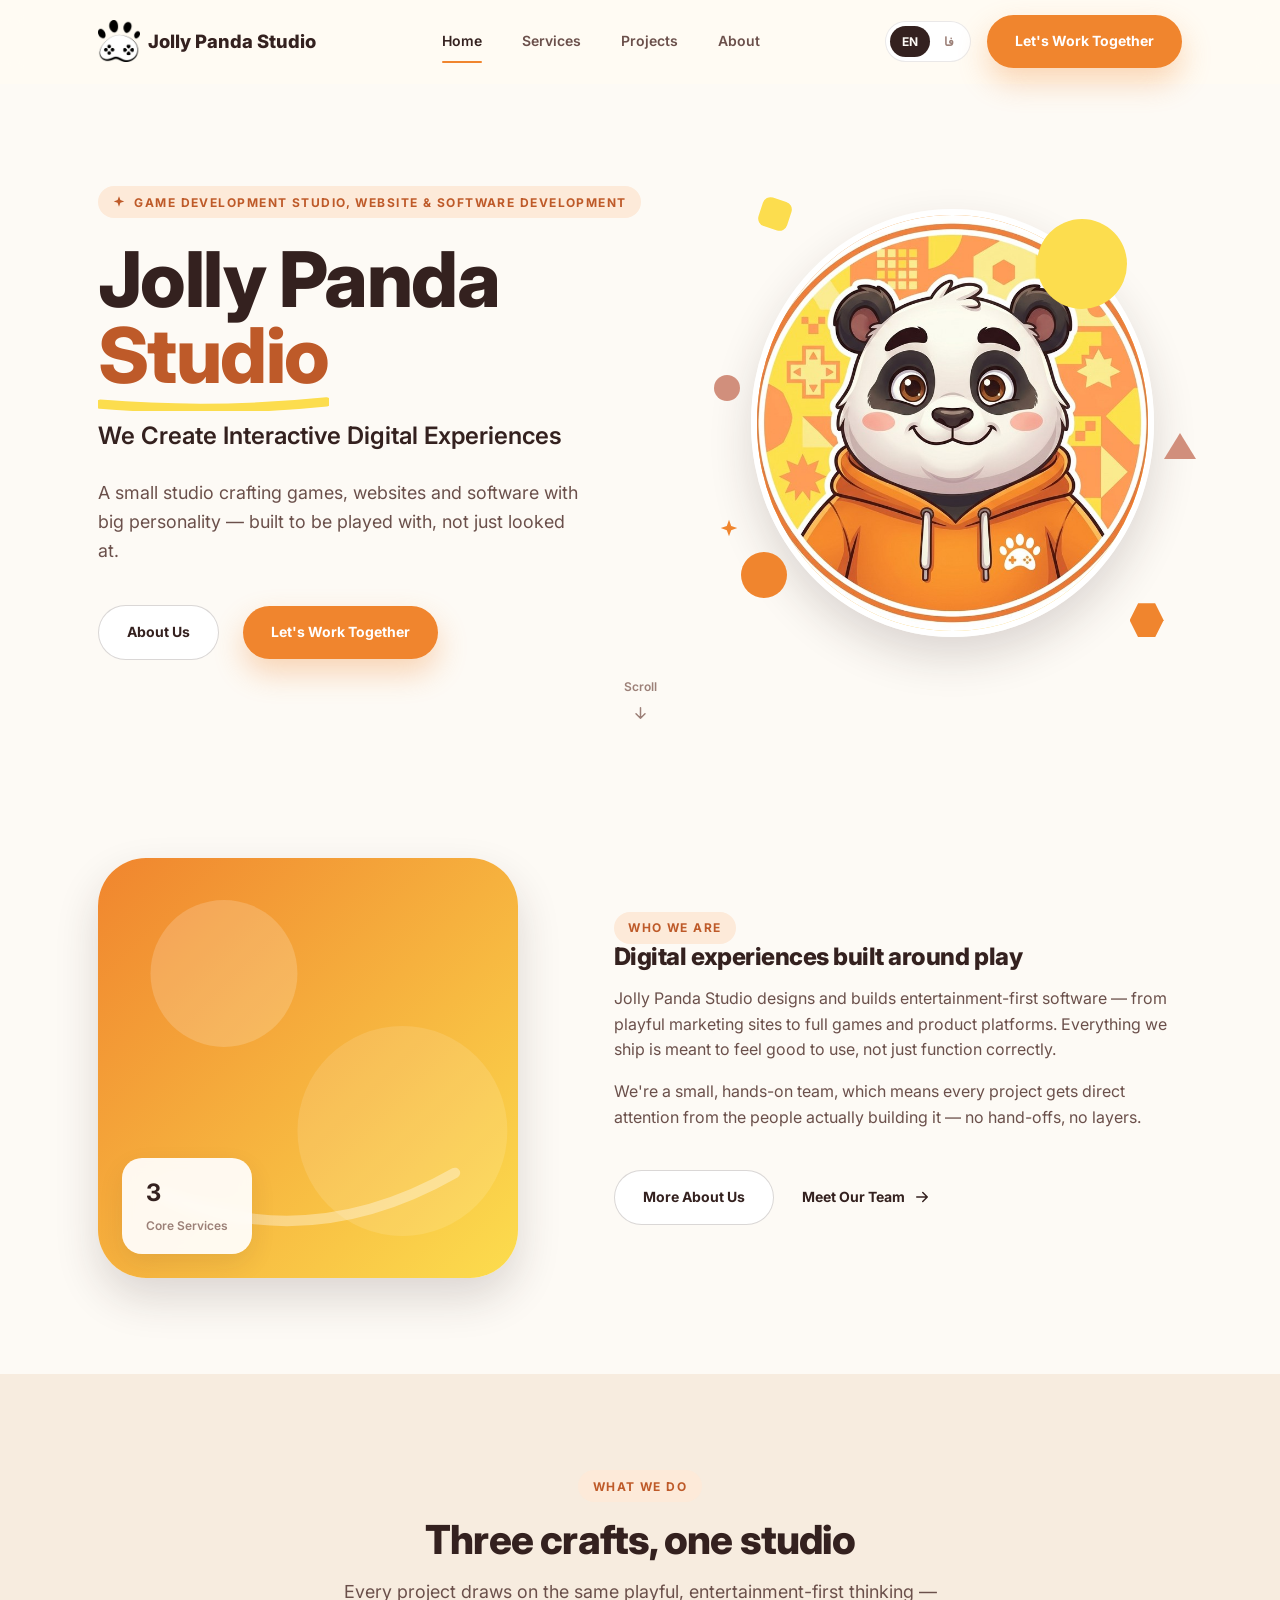
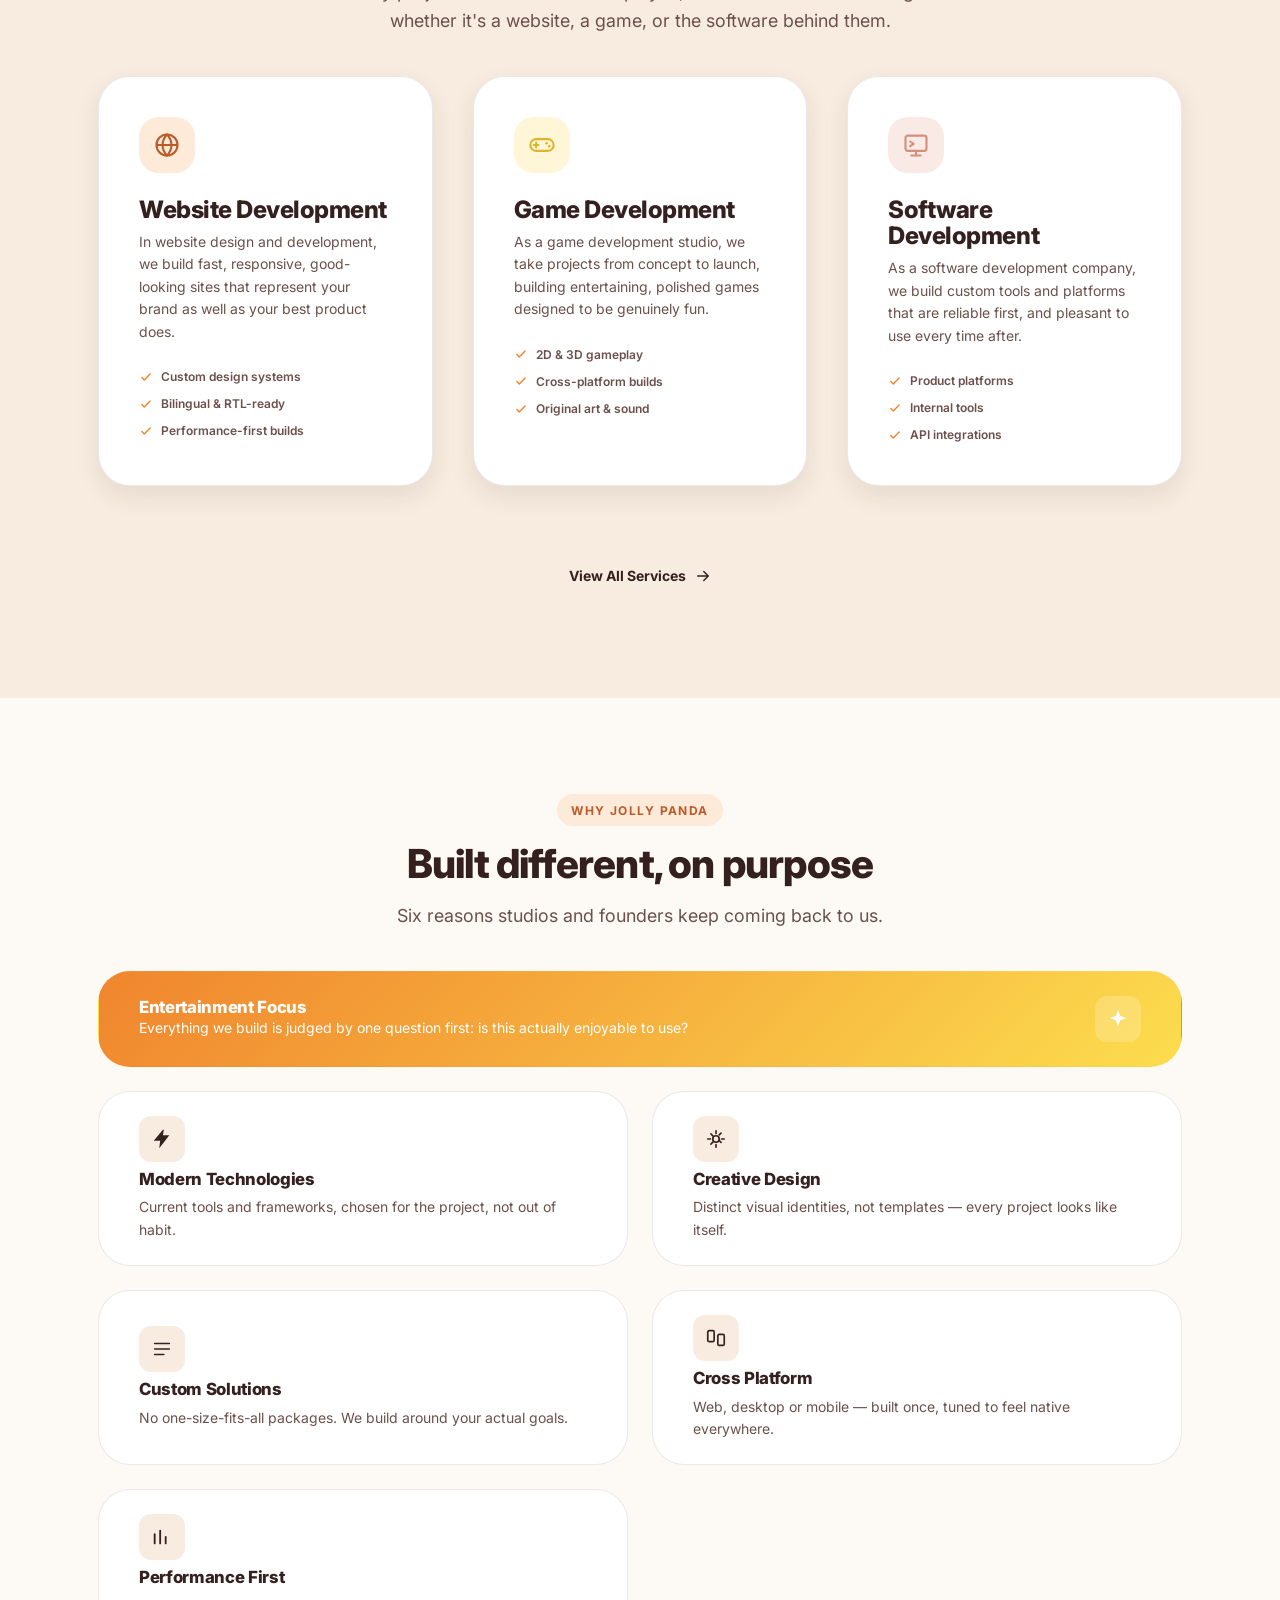
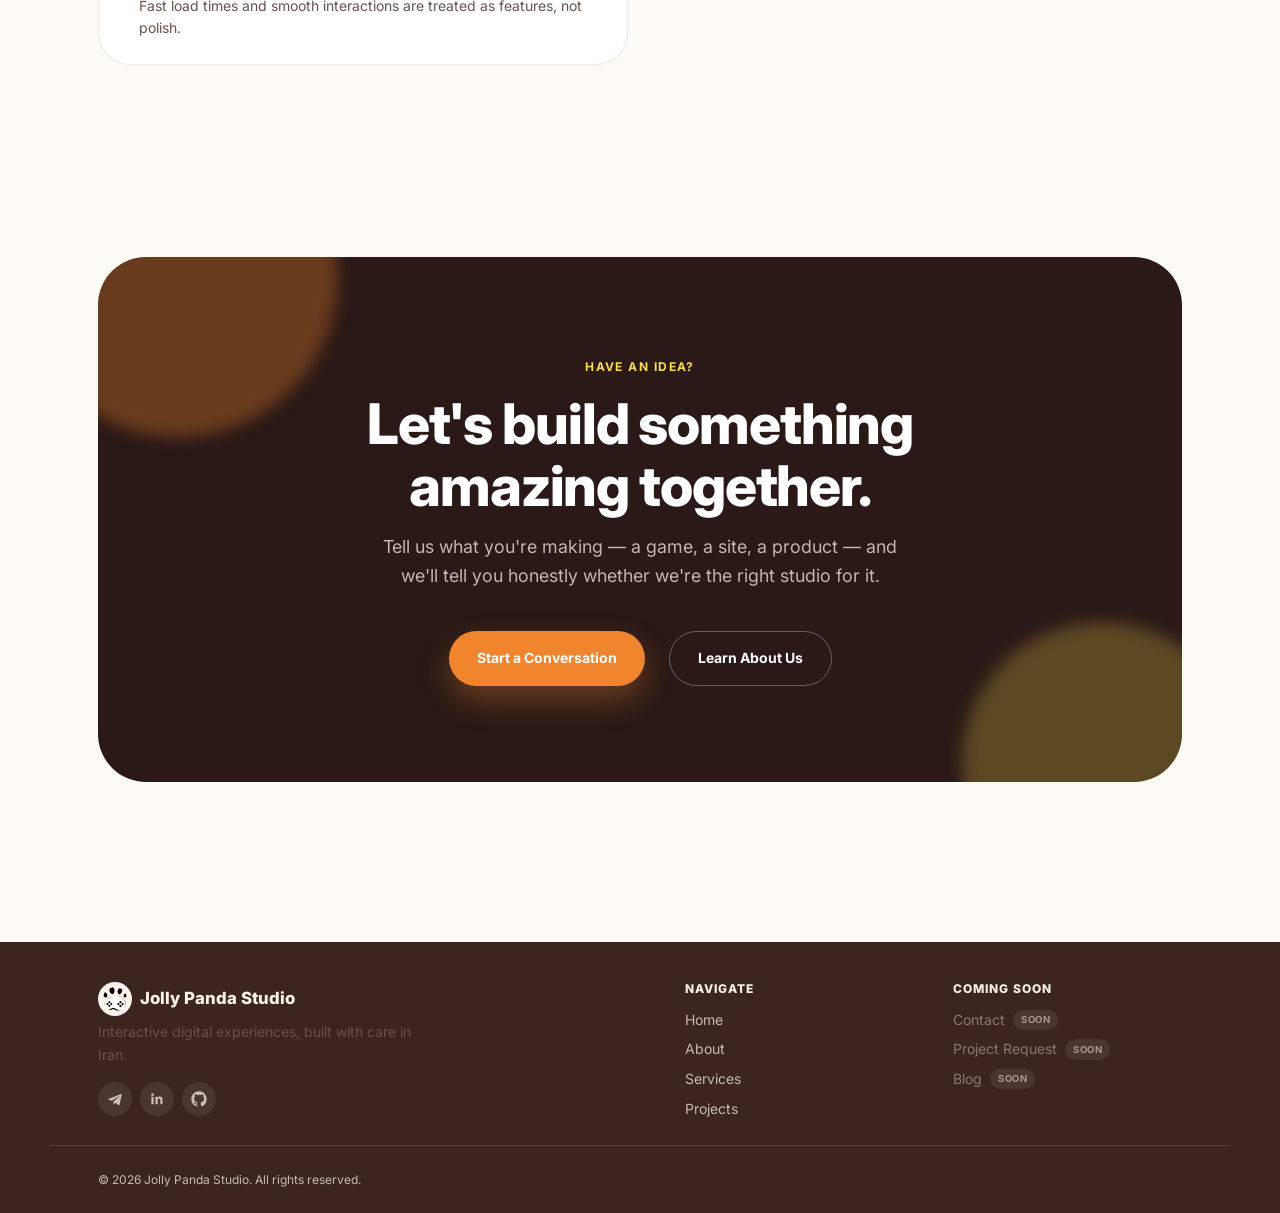
==== commit fa5394cb: "add ceo keywords" ====
--- a/index.html
+++ b/index.html
@@ -5,7 +5,7 @@
   <meta name="viewport" content="width=device-width, initial-scale=1.0" />
   <title>Jolly Panda Studio — Game, Web &amp; Software Development Studio</title>
   <meta name="description" content="Jolly Panda Studio is a creative game development and software studio building HTML5 games, playable ads, websites and entertainment software." />
-  <meta name="keywords" content="Jolly Panda Studio, Jolly Panda, Game Development Studio, Website Development, Software Development, Playable Ads, HTML5 Games, Entertainment Software" />
+  <meta name="keywords" content="Jolly Panda Studio, Jolly Panda, Game Development Studio, Website Development, Software Development, Playable Ads, HTML5 Games, Entertainment Software, استودیو بازی‌سازی, تولید نرم‌افزار, طراحی سایت, ساخت سایت, توسعه وب‌سایت, استودیو نرم‌افزار, بازی‌سازی" />
   <meta name="theme-color" content="#fffbf3" />
   <meta name="robots" content="index, follow, max-image-preview:large" />
   <meta name="author" content="Jolly Panda Studio" />
@@ -70,6 +70,7 @@
         },
         "image": "https://jollypanda.ir/assets/social/og-image.png",
         "description": "Jolly Panda Studio is a creative game development and software studio building HTML5 games, playable ads, websites and entertainment software.",
+        "keywords": "Game Development Studio, Website Development, Software Development, HTML5 Games, Playable Ads, استودیو بازی‌سازی, تولید نرم‌افزار, طراحی سایت, ساخت سایت",
         "founder": { "@id": "https://jollypanda.ir/#founder" }
       },
       {
@@ -78,7 +79,8 @@
         "url": "https://jollypanda.ir/",
         "name": "Jolly Panda Studio",
         "publisher": { "@id": "https://jollypanda.ir/#organization" },
-        "inLanguage": ["en", "fa"]
+        "inLanguage": ["en", "fa"],
+        "keywords": "Game Development Studio, Website Development, Software Development, استودیو بازی‌سازی, تولید نرم‌افزار, طراحی سایت"
       },
       {
         "@type": "Person",
@@ -401,7 +403,7 @@
           <a class="site-footer__social-link" href="https://www.linkedin.com/company/jolly-panda" target="_blank" rel="noopener noreferrer" aria-label="Jolly Panda Studio on LinkedIn">
             <svg viewBox="0 0 24 24" fill="none" aria-hidden="true"><path d="M6.94 8.5H3.56V20h3.38V8.5zM5.25 3.5a1.96 1.96 0 100 3.92 1.96 1.96 0 000-3.92zM20.44 20h-3.37v-5.6c0-1.34-.02-3.06-1.87-3.06-1.87 0-2.16 1.46-2.16 2.96V20H9.68V8.5h3.24v1.57h.05c.45-.86 1.56-1.76 3.2-1.76 3.43 0 4.06 2.25 4.06 5.18V20z" fill="currentColor"/></svg>
           </a>
-          <a class="site-footer__social-link" href="https://github.com/Jolly-Panda-Studio" target="_blank" rel="noopener noreferrer" aria-label="Jolly Panda Studio on GitHub">
+          <a class="site-footer__social-link" href="https://github.com/Jolly-Panda-Works" target="_blank" rel="noopener noreferrer" aria-label="Jolly Panda Studio on GitHub">
             <svg viewBox="0 0 24 24" fill="none" aria-hidden="true"><path fill="currentColor" d="M12 .5C5.65.5.5 5.65.5 12a11.5 11.5 0 008 10.94c.58.11.79-.25.79-.56v-2.17c-3.25.71-3.94-1.39-3.94-1.39-.53-1.34-1.3-1.7-1.3-1.7-1.06-.72.08-.71.08-.71 1.17.08 1.79 1.2 1.79 1.2 1.04 1.78 2.73 1.27 3.39.97.11-.75.41-1.27.74-1.56-2.6-.3-5.34-1.3-5.34-5.78 0-1.28.46-2.33 1.2-3.15-.12-.3-.52-1.52.11-3.17 0 0 .98-.31 3.2 1.2a11.1 11.1 0 015.82 0c2.22-1.51 3.2-1.2 3.2-1.2.63 1.65.23 2.87.11 3.17.75.82 1.2 1.87 1.2 3.15 0 4.49-2.74 5.48-5.35 5.77.42.36.8 1.08.8 2.18v3.23c0 .31.21.67.8.56A11.5 11.5 0 0023.5 12C23.5 5.65 18.35.5 12 .5z"/></svg>
           </a>
         </div>
@@ -454,5 +456,8 @@
   <script src="js/language.js" defer></script>
   <script src="js/animations.js" defer></script>
   <script src="js/app.js" defer></script>
+  
+  <!-- Vercel Web Analytics -->
+  <script defer src="https://cdn.vercel-insights.com/v1/script.js"></script>
 </body>
 </html>
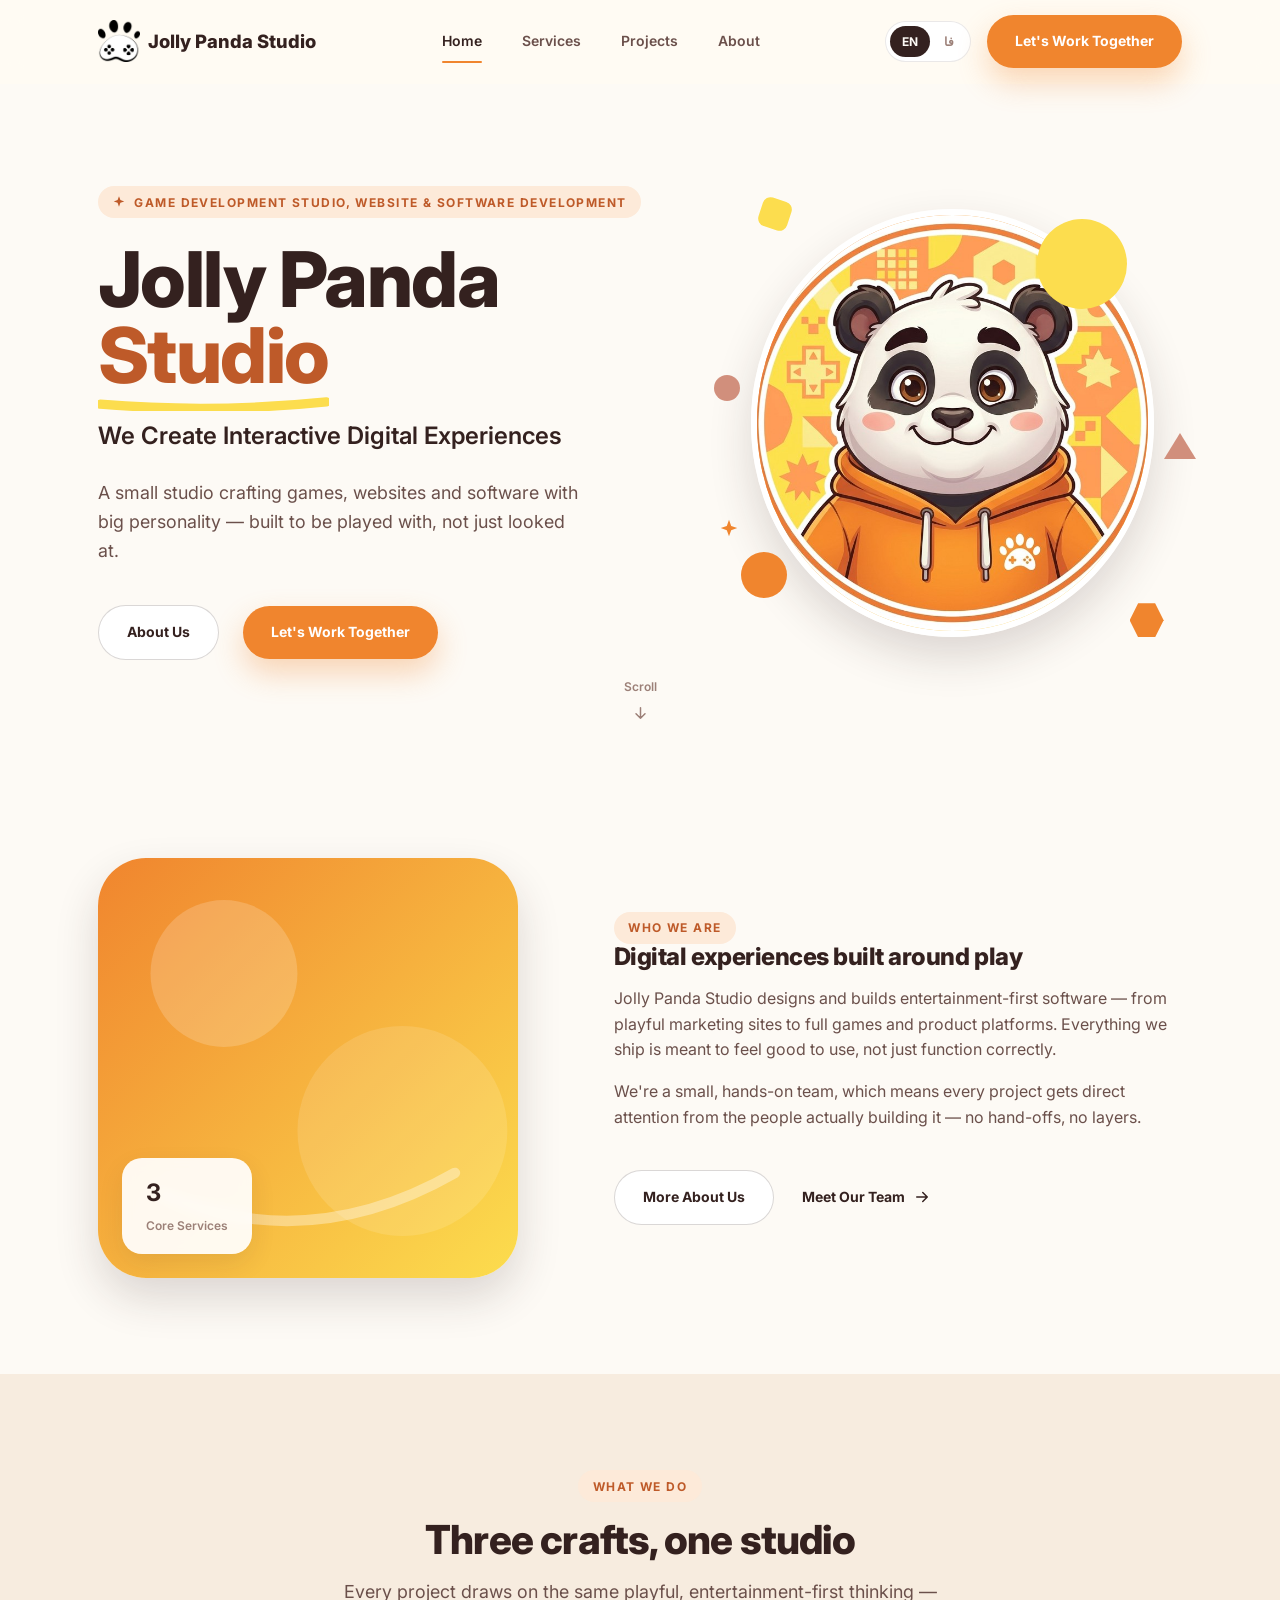
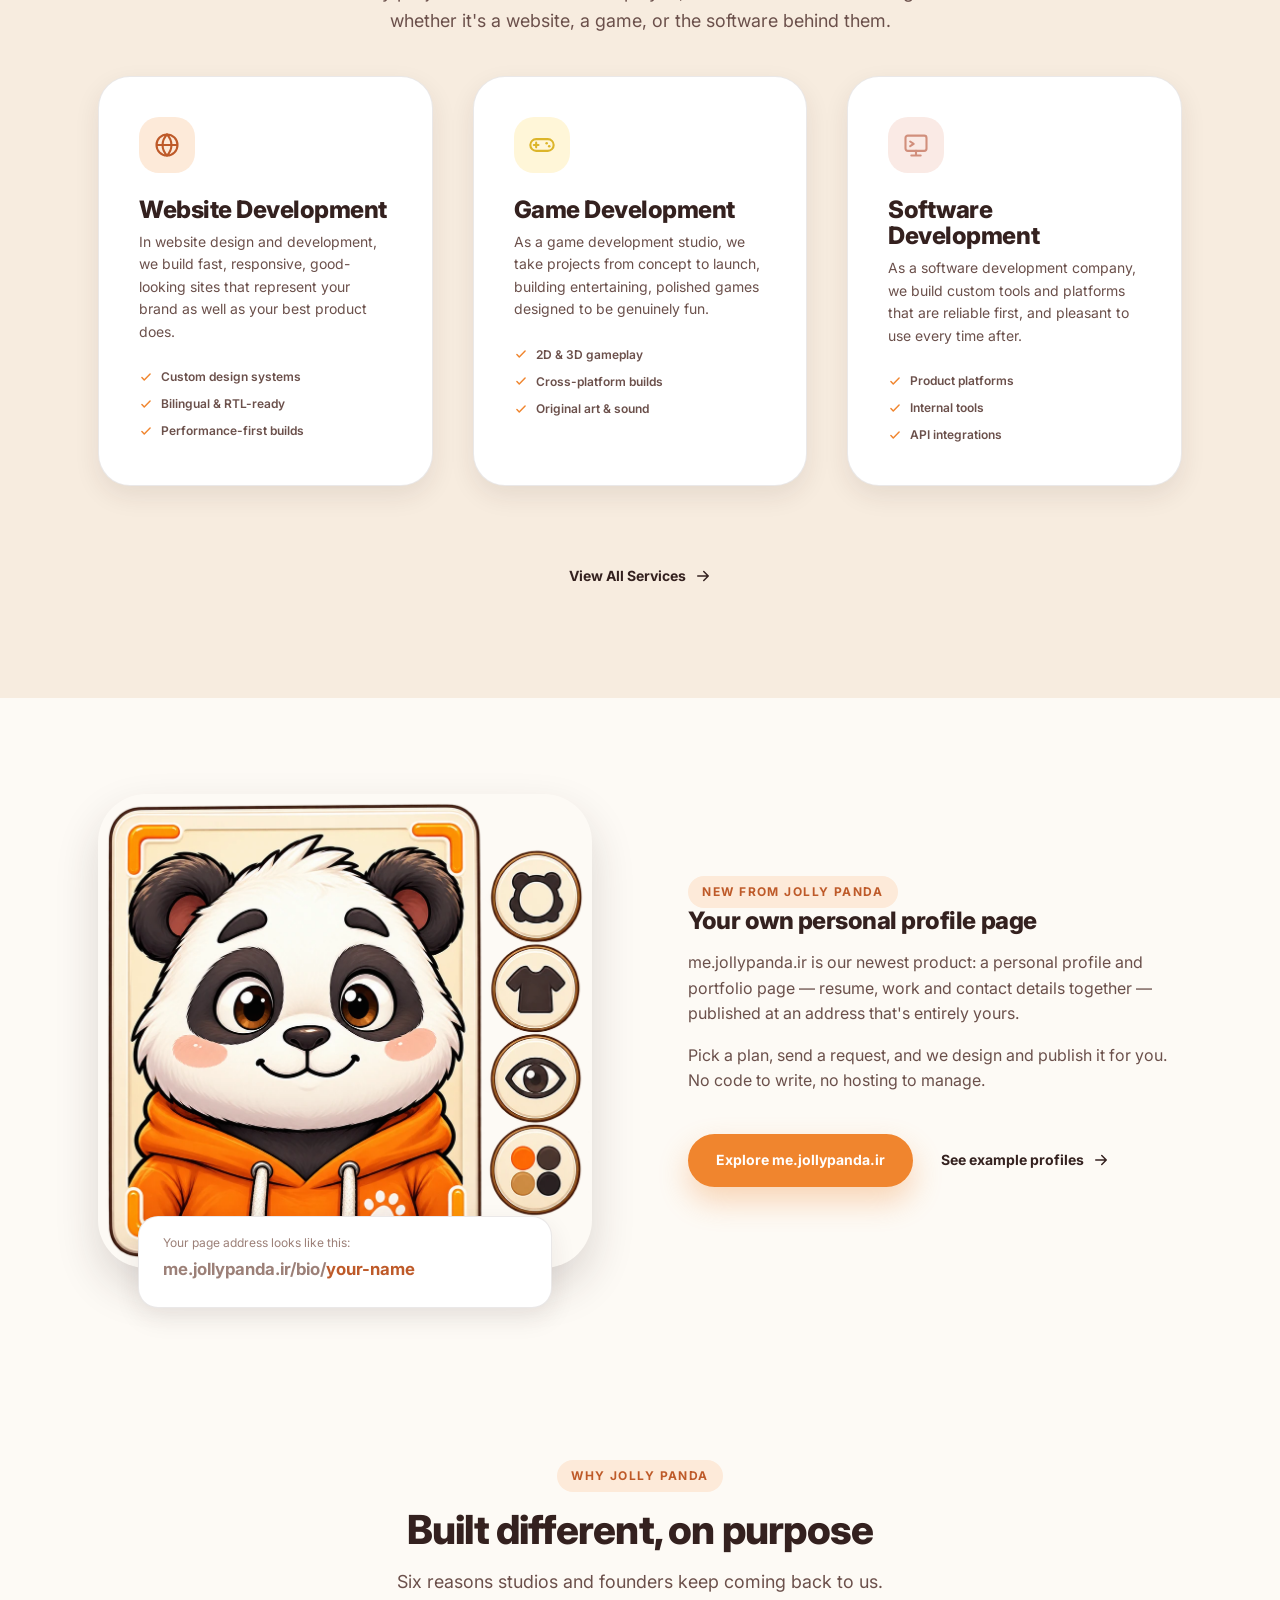
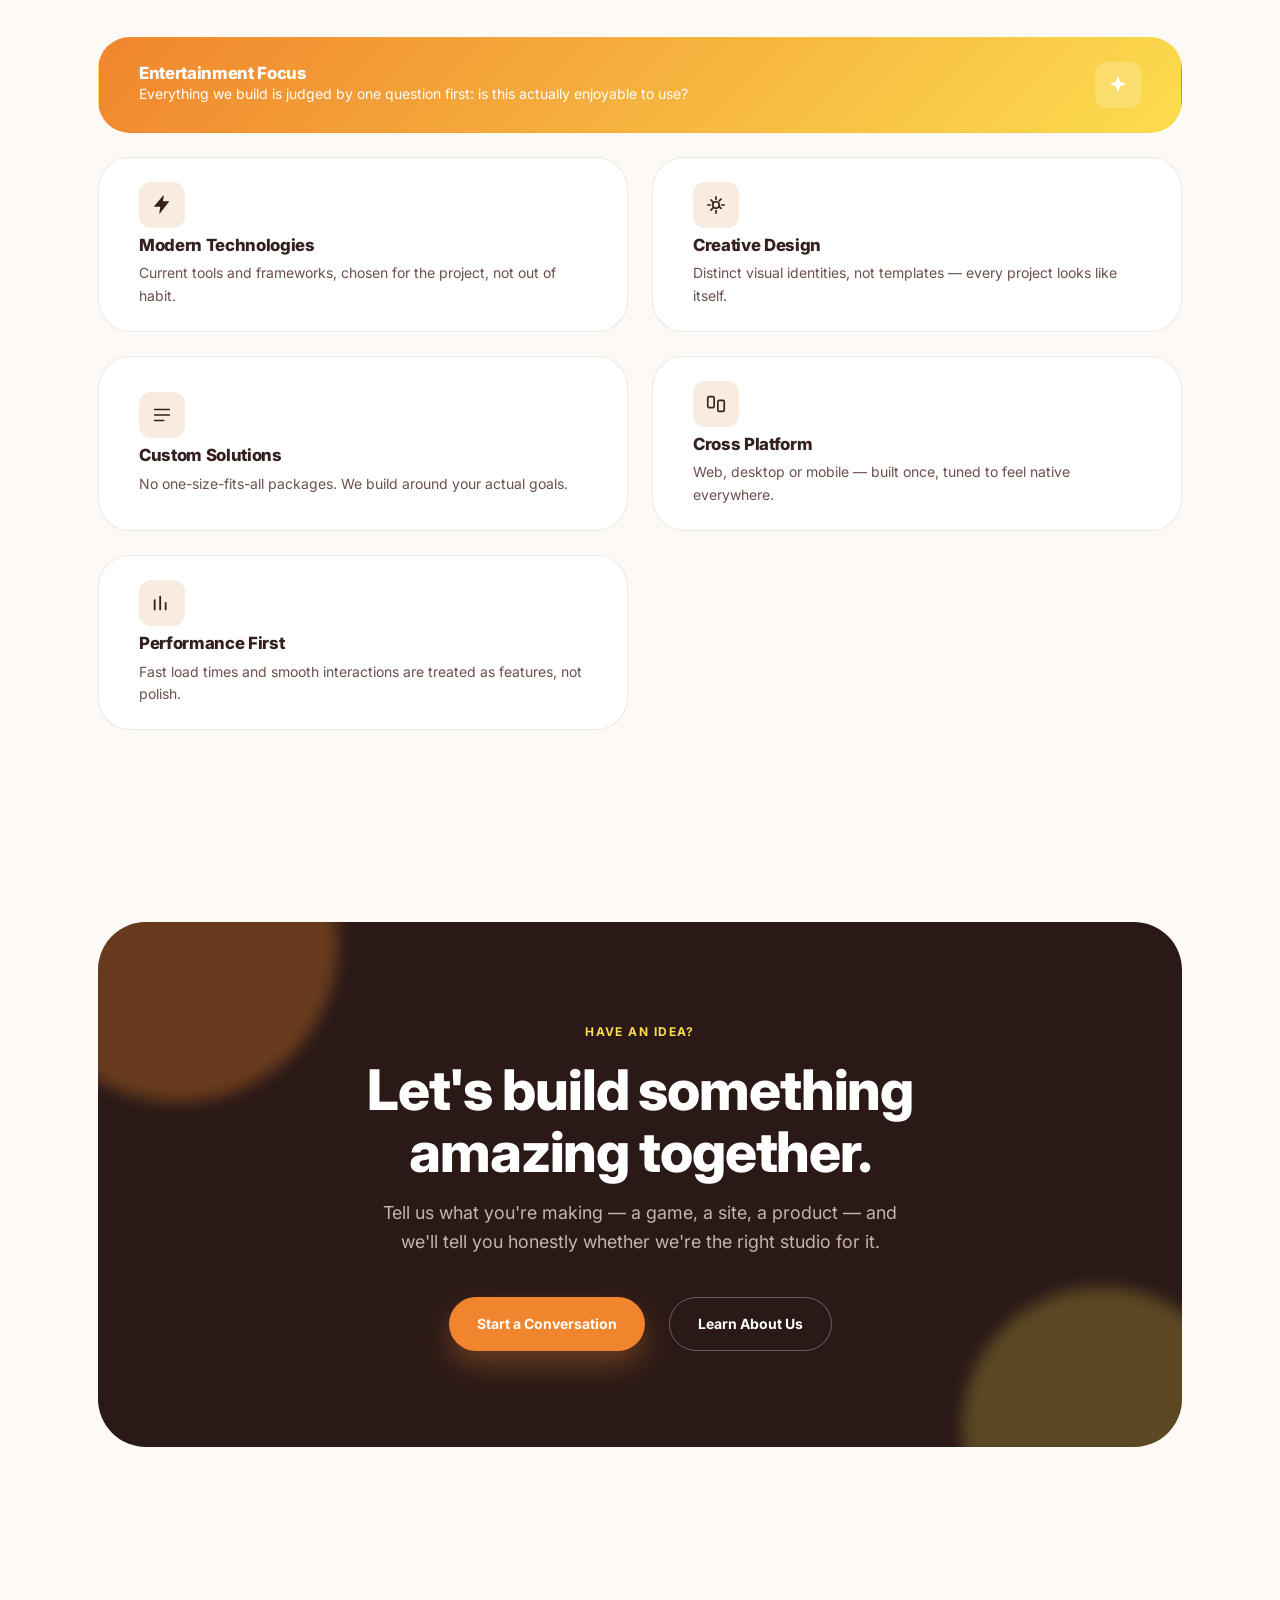
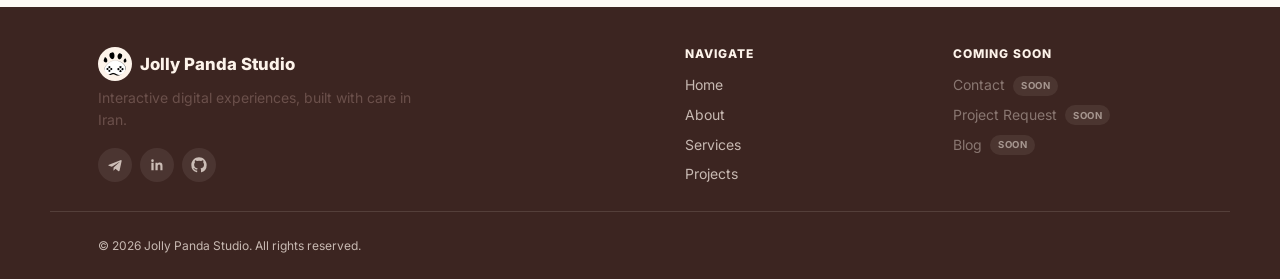
==== commit 24906e53: "feat(home): add me.jollypanda.ir spotlight section introducing the profile-page product" ====
--- a/index.html
+++ b/index.html
@@ -1,60 +1,55 @@
 <!DOCTYPE html>
-<html lang="en" dir="ltr">
+
+<html dir="ltr" lang="en">
 <head>
-  <meta charset="UTF-8" />
-  <meta name="viewport" content="width=device-width, initial-scale=1.0" />
-  <title>Jolly Panda Studio — Game, Web &amp; Software Development Studio</title>
-  <meta name="description" content="Jolly Panda Studio is a creative game development and software studio building HTML5 games, playable ads, websites and entertainment software." />
-  <meta name="keywords" content="Jolly Panda Studio, Jolly Panda, Game Development Studio, Website Development, Software Development, Playable Ads, HTML5 Games, Entertainment Software, استودیو بازی‌سازی, تولید نرم‌افزار, طراحی سایت, ساخت سایت, توسعه وب‌سایت, استودیو نرم‌افزار, بازی‌سازی" />
-  <meta name="theme-color" content="#fffbf3" />
-  <meta name="robots" content="index, follow, max-image-preview:large" />
-  <meta name="author" content="Jolly Panda Studio" />
-
-  <!-- Open Graph -->
-  <meta property="og:title" content="Jolly Panda Studio — Game, Web &amp; Software Development Studio" />
-  <meta property="og:description" content="We build HTML5 games, playable ads, websites and entertainment software." />
-  <meta property="og:type" content="website" />
-  <meta property="og:url" content="https://jollypanda.ir/" />
-  <meta property="og:site_name" content="Jolly Panda Studio" />
-  <meta property="og:locale" content="en_US" />
-  <meta property="og:locale:alternate" content="fa_IR" />
-  <meta property="og:image" content="https://jollypanda.ir/assets/social/og-image.png" />
-  <meta property="og:image:width" content="1200" />
-  <meta property="og:image:height" content="630" />
-  <meta property="og:image:alt" content="Jolly Panda Studio — Game, Web and Software Development Studio" />
-
-  <!-- Twitter / X Card -->
-  <meta name="twitter:card" content="summary_large_image" />
-  <meta name="twitter:title" content="Jolly Panda Studio — Game, Web &amp; Software Development Studio" />
-  <meta name="twitter:description" content="We build HTML5 games, playable ads, websites and entertainment software." />
-  <meta name="twitter:image" content="https://jollypanda.ir/assets/social/twitter-card.png" />
-  <meta name="twitter:image:alt" content="Jolly Panda Studio — Game, Web and Software Development Studio" />
-
-  <!-- Favicons — generated from the official brand icon (assets/logo/jolly-panda-paw-icon.png) -->
-  <link rel="icon" href="assets/logo/favicon.ico" sizes="any" />
-  <link rel="icon" href="assets/logo/favicon.svg" type="image/svg+xml" />
-  <link rel="icon" href="assets/logo/favicon-32.png" sizes="32x32" type="image/png" />
-  <link rel="icon" href="assets/logo/favicon-16.png" sizes="16x16" type="image/png" />
-  <link rel="apple-touch-icon" href="assets/logo/apple-touch-icon-180.png" />
-  <link rel="icon" href="assets/logo/android-chrome-192x192.png" sizes="192x192" type="image/png" />
-  <link rel="icon" href="assets/logo/android-chrome-512x512.png" sizes="512x512" type="image/png" />
-  <link rel="manifest" href="manifest.json" />
-  <meta name="msapplication-config" content="/browserconfig.xml" />
-  <meta name="apple-mobile-web-app-title" content="Jolly Panda" />
-  <meta name="mobile-web-app-capable" content="yes" />
-  <link rel="canonical" href="https://jollypanda.ir/" />
-
-  <!-- Fonts: Inter (Latin) + Vazirmatn (Persian) -->
-  <link rel="preconnect" href="https://fonts.googleapis.com" />
-  <link rel="preconnect" href="https://fonts.gstatic.com" crossorigin />
-  <link href="https://fonts.googleapis.com/css2?family=Inter:wght@400;500;600;700;800;900&family=Vazirmatn:wght@400;500;600;700;800&display=swap" rel="stylesheet" />
-
-  <link rel="stylesheet" href="css/variables.css" />
-  <link rel="stylesheet" href="css/style.css" />
-  <link rel="stylesheet" href="css/responsive.css" />
-
-  <!-- Structured Data (JSON-LD) -->
-  <script type="application/ld+json">
+<meta charset="utf-8"/>
+<meta content="width=device-width, initial-scale=1.0" name="viewport"/>
+<title>Jolly Panda Studio — Game, Web &amp; Software Development Studio</title>
+<meta content="Jolly Panda Studio is a creative game development and software studio building HTML5 games, playable ads, websites and entertainment software." name="description"/>
+<meta content="Jolly Panda Studio, Jolly Panda, Game Development Studio, Website Development, Software Development, Playable Ads, HTML5 Games, Entertainment Software, استودیو بازی‌سازی, تولید نرم‌افزار, طراحی سایت, ساخت سایت, توسعه وب‌سایت, استودیو نرم‌افزار, بازی‌سازی" name="keywords"/>
+<meta content="#fffbf3" name="theme-color"/>
+<meta content="index, follow, max-image-preview:large" name="robots"/>
+<meta content="Jolly Panda Studio" name="author"/>
+<!-- Open Graph -->
+<meta content="Jolly Panda Studio — Game, Web &amp; Software Development Studio" property="og:title"/>
+<meta content="We build HTML5 games, playable ads, websites and entertainment software." property="og:description"/>
+<meta content="website" property="og:type"/>
+<meta content="https://jollypanda.ir/" property="og:url"/>
+<meta content="Jolly Panda Studio" property="og:site_name"/>
+<meta content="en_US" property="og:locale"/>
+<meta content="fa_IR" property="og:locale:alternate"/>
+<meta content="https://jollypanda.ir/assets/social/og-image.png" property="og:image"/>
+<meta content="1200" property="og:image:width"/>
+<meta content="630" property="og:image:height"/>
+<meta content="Jolly Panda Studio — Game, Web and Software Development Studio" property="og:image:alt"/>
+<!-- Twitter / X Card -->
+<meta content="summary_large_image" name="twitter:card"/>
+<meta content="Jolly Panda Studio — Game, Web &amp; Software Development Studio" name="twitter:title"/>
+<meta content="We build HTML5 games, playable ads, websites and entertainment software." name="twitter:description"/>
+<meta content="https://jollypanda.ir/assets/social/twitter-card.png" name="twitter:image"/>
+<meta content="Jolly Panda Studio — Game, Web and Software Development Studio" name="twitter:image:alt"/>
+<!-- Favicons — generated from the official brand icon (assets/logo/jolly-panda-paw-icon.png) -->
+<link href="assets/logo/favicon.ico" rel="icon" sizes="any"/>
+<link href="assets/logo/favicon.svg" rel="icon" type="image/svg+xml"/>
+<link href="assets/logo/favicon-32.png" rel="icon" sizes="32x32" type="image/png"/>
+<link href="assets/logo/favicon-16.png" rel="icon" sizes="16x16" type="image/png"/>
+<link href="assets/logo/apple-touch-icon-180.png" rel="apple-touch-icon"/>
+<link href="assets/logo/android-chrome-192x192.png" rel="icon" sizes="192x192" type="image/png"/>
+<link href="assets/logo/android-chrome-512x512.png" rel="icon" sizes="512x512" type="image/png"/>
+<link href="manifest.json" rel="manifest"/>
+<meta content="/browserconfig.xml" name="msapplication-config"/>
+<meta content="Jolly Panda" name="apple-mobile-web-app-title"/>
+<meta content="yes" name="mobile-web-app-capable"/>
+<link href="https://jollypanda.ir/" rel="canonical"/><link href="https://jollypanda.ir/" hreflang="en" rel="alternate"/><link href="https://jollypanda.ir/fa/" hreflang="fa" rel="alternate"/><link href="https://jollypanda.ir/" hreflang="x-default" rel="alternate"/>
+<!-- Fonts: Inter (Latin) + Vazirmatn (Persian) -->
+<link href="https://fonts.googleapis.com" rel="preconnect"/>
+<link crossorigin="" href="https://fonts.gstatic.com" rel="preconnect"/>
+<link href="https://fonts.googleapis.com/css2?family=Inter:wght@400;500;600;700;800;900&amp;family=Vazirmatn:wght@400;500;600;700;800&amp;display=swap" rel="stylesheet"/>
+<link href="css/variables.css" rel="stylesheet"/>
+<link href="css/style.css" rel="stylesheet"/>
+<link href="css/responsive.css" rel="stylesheet"/>
+<!-- Structured Data (JSON-LD) -->
+<script type="application/ld+json">
   {
     "@context": "https://schema.org",
     "@graph": [
@@ -117,347 +112,337 @@
   </script>
 </head>
 <body>
-  <a href="#main" class="skip-link" data-i18n="nav.skip">Skip to content</a>
-
-  <!-- ============ HEADER / NAV ============ -->
-  <header class="site-header" id="siteHeader">
-    <div class="container nav">
-      <a href="index.html" class="brand" aria-label="Jolly Panda Studio home">
-        <img src="assets/logo/logo-nav-96.png" alt="" class="brand__mark" width="42" height="42" />
-        <span data-i18n="brand.name">Jolly Panda Studio</span>
-      </a>
-
-      <button class="nav-toggle" id="navToggle" aria-expanded="false" aria-controls="navLinks" aria-label="Toggle menu">
-        <span></span><span></span><span></span>
-      </button>
-
-      <nav id="navLinks" class="nav__links">
-        <a href="index.html" class="nav__link is-active" data-i18n="nav.home">Home</a>
-        <a href="services.html" class="nav__link" data-i18n="nav.services">Services</a>
-        <a href="projects.html" class="nav__link" data-i18n="nav.projects">Projects</a>
-        <a href="about.html" class="nav__link" data-i18n="nav.about">About</a>
-        <a href="#cta" class="btn btn-primary nav__mobile-cta" data-i18n="nav.cta">Let's Work Together</a>
-      </nav>
-
-      <div class="nav__actions">
-        <div class="lang-switch" role="group" aria-label="Language switch">
-          <button type="button" class="lang-switch__btn" data-lang="en">EN</button>
-          <button type="button" class="lang-switch__btn" data-lang="fa">فا</button>
-        </div>
-        <a href="#cta" class="btn btn-primary" data-i18n="nav.cta">Let's Work Together</a>
-      </div>
-    </div>
-  </header>
-
-  <main id="main">
-    <!-- ============ HERO ============ -->
-    <section class="hero" id="home">
-      <div class="container hero__grid">
-        <div class="hero__content" data-reveal>
-          <span class="eyebrow hero__badge">
-            <svg width="14" height="14" viewBox="0 0 24 24" fill="none" aria-hidden="true"><path d="M12 2l2.4 6.6L21 11l-6.6 2.4L12 20l-2.4-6.6L3 11l6.6-2.4L12 2z" fill="currentColor"/></svg>
-            <span data-i18n="hero.eyebrow">Creative Software Studio</span>
-          </span>
-
-          <h1 class="hero__title">
-            <span data-i18n="hero.title.line1">Jolly Panda</span>
-            <span class="highlight">
-              <span data-i18n="hero.title.line2">Studio</span>
-              <svg viewBox="0 0 200 20" preserveAspectRatio="none" aria-hidden="true">
-                <path d="M2 14 Q 100 22 198 12" stroke="var(--color-yellow)" stroke-width="8" stroke-linecap="round" fill="none"/>
-              </svg>
-            </span>
-          </h1>
-
-          <p class="hero__subtitle" data-i18n="hero.subtitle">We Create Interactive Digital Experiences</p>
-          <p class="hero__intro" data-i18n="hero.intro">A small studio crafting games, websites and software with big personality — built to be played with, not just looked at.</p>
-
-          <div class="hero__actions">
-            <a href="about.html" class="btn btn-secondary" data-i18n="hero.ctaSecondary">About Us</a>
-            <a href="#cta" class="btn btn-primary" data-i18n="hero.ctaPrimary">Let's Work Together</a>
-          </div>
-        </div>
-
-        <div class="hero__stage" aria-hidden="true">
-          <div class="hero__mascot-frame">
-            <img
-              src="assets/mascot/jolly-panda-mascot-hero.jpg"
-              alt=""
-              class="hero__mascot"
-              width="760"
-              height="760"
-              loading="eager"
-              fetchpriority="high"
-            />
-          </div>
-
-          <!-- Geometric confetti — the same square / triangle / hex / star
+<a class="skip-link" data-i18n="nav.skip" href="#main">Skip to content</a>
+<!-- ============ HEADER / NAV ============ -->
+<header class="site-header" id="siteHeader">
+<div class="container nav">
+<a aria-label="Jolly Panda Studio home" class="brand" href="index.html">
+<img alt="" class="brand__mark" height="42" src="assets/logo/logo-nav-96.png" width="42"/>
+<span data-i18n="brand.name">Jolly Panda Studio</span>
+</a>
+<button aria-controls="navLinks" aria-expanded="false" aria-label="Toggle menu" class="nav-toggle" id="navToggle">
+<span></span><span></span><span></span>
+</button>
+<nav class="nav__links" id="navLinks">
+<a class="nav__link is-active" data-i18n="nav.home" href="index.html">Home</a>
+<a class="nav__link" data-i18n="nav.services" href="services.html">Services</a>
+<a class="nav__link" data-i18n="nav.projects" href="projects.html">Projects</a>
+<a class="nav__link" data-i18n="nav.about" href="about.html">About</a>
+<a class="btn btn-primary nav__mobile-cta" data-i18n="nav.cta" href="#cta">Let's Work Together</a>
+</nav>
+<div class="nav__actions">
+<div aria-label="Language switch" class="lang-switch" role="group">
+<button class="lang-switch__btn" data-lang="en" type="button">EN</button>
+<button class="lang-switch__btn" data-lang="fa" type="button">فا</button>
+</div>
+<a class="btn btn-primary" data-i18n="nav.cta" href="#cta">Let's Work Together</a>
+</div>
+</div>
+</header>
+<main id="main">
+<!-- ============ HERO ============ -->
+<section class="hero" id="home">
+<div class="container hero__grid">
+<div class="hero__content" data-reveal="">
+<span class="eyebrow hero__badge">
+<svg aria-hidden="true" fill="none" height="14" viewbox="0 0 24 24" width="14"><path d="M12 2l2.4 6.6L21 11l-6.6 2.4L12 20l-2.4-6.6L3 11l6.6-2.4L12 2z" fill="currentColor"></path></svg>
+<span data-i18n="hero.eyebrow">Creative Software Studio</span>
+</span>
+<h1 class="hero__title">
+<span data-i18n="hero.title.line1">Jolly Panda</span>
+<span class="highlight">
+<span data-i18n="hero.title.line2">Studio</span>
+<svg aria-hidden="true" preserveaspectratio="none" viewbox="0 0 200 20">
+<path d="M2 14 Q 100 22 198 12" fill="none" stroke="var(--color-yellow)" stroke-linecap="round" stroke-width="8"></path>
+</svg>
+</span>
+</h1>
+<p class="hero__subtitle" data-i18n="hero.subtitle">We Create Interactive Digital Experiences</p>
+<p class="hero__intro" data-i18n="hero.intro">A small studio crafting games, websites and software with big personality — built to be played with, not just looked at.</p>
+<div class="hero__actions">
+<a class="btn btn-secondary" data-i18n="hero.ctaSecondary" href="about.html">About Us</a>
+<a class="btn btn-primary" data-i18n="hero.ctaPrimary" href="#cta">Let's Work Together</a>
+</div>
+</div>
+<div aria-hidden="true" class="hero__stage">
+<div class="hero__mascot-frame">
+<img alt="" class="hero__mascot" fetchpriority="high" height="760" loading="eager" src="assets/mascot/jolly-panda-mascot-hero.jpg" width="760"/>
+</div>
+<!-- Geometric confetti — the same square / triangle / hex / star
                vocabulary from the mascot badge's own backdrop, reused here
                instead of an invented abstract shape. -->
-          <span class="hero-shape hero-shape--1"></span>
-          <span class="hero-shape hero-shape--2"></span>
-          <span class="hero-shape hero-shape--3"></span>
-          <span class="hero-confetti hero-confetti--square"></span>
-          <span class="hero-confetti hero-confetti--hex"></span>
-          <span class="hero-confetti hero-confetti--triangle"></span>
-          <svg class="hero-confetti hero-confetti--star" viewBox="0 0 24 24" fill="none" aria-hidden="true">
-            <path d="M12 2l2.4 6.6L21 11l-6.6 2.4L12 20l-2.4-6.6L3 11l6.6-2.4L12 2z" fill="var(--color-orange)" />
-          </svg>
-        </div>
-      </div>
-
-      <div class="hero__scroll-cue">
-        <span data-i18n="hero.scroll">Scroll</span>
-        <svg class="icon" viewBox="0 0 24 24" fill="none"><path d="M12 5v14m0 0l-6-6m6 6l6-6" stroke="currentColor" stroke-width="2" stroke-linecap="round" stroke-linejoin="round"/></svg>
-      </div>
-    </section>
-
-    <!-- ============ ABOUT PREVIEW ============ -->
-    <section class="section about-preview">
-      <div class="container about-preview__grid">
-        <div class="about-preview__visual" data-reveal>
-          <svg viewBox="0 0 400 400" xmlns="http://www.w3.org/2000/svg" aria-hidden="true">
-            <circle cx="120" cy="110" r="70" fill="rgba(255,255,255,0.18)" />
-            <circle cx="290" cy="260" r="100" fill="rgba(255,255,255,0.12)" />
-            <path d="M60 320 Q 200 380 340 300" stroke="rgba(255,255,255,0.35)" stroke-width="10" stroke-linecap="round" fill="none" />
-          </svg>
-          <div class="about-preview__stat">
-            <strong data-i18n="aboutPreview.statNumber">3</strong>
-            <span data-i18n="aboutPreview.statLabel">Core Services</span>
-          </div>
-        </div>
-
-        <div class="about-preview__body" data-reveal>
-          <span class="eyebrow" data-i18n="aboutPreview.eyebrow">Who We Are</span>
-          <h2 class="section-heading section-heading--flush" data-i18n="aboutPreview.title">Digital experiences built around play</h2>
-          <p data-i18n="aboutPreview.body1">Jolly Panda Studio designs and builds entertainment-first software — from playful marketing sites to full games and product platforms. Everything we ship is meant to feel good to use, not just function correctly.</p>
-          <p data-i18n="aboutPreview.body2">We're a small, hands-on team, which means every project gets direct attention from the people actually building it — no hand-offs, no layers.</p>
-          <div class="about-preview__actions">
-            <a href="about.html" class="btn btn-secondary" data-i18n="aboutPreview.cta">More About Us</a>
-            <a href="about.html#team" class="btn btn-ghost">
-              <span data-i18n="aboutPreview.meetTeam">Meet Our Team</span>
-              <span class="dir-icon" aria-hidden="true">
-                <svg class="dir-icon__ltr" viewBox="0 0 24 24" fill="none"><path d="M5 12h14M13 6l6 6-6 6" stroke="currentColor" stroke-width="2" stroke-linecap="round" stroke-linejoin="round"/></svg>
-                <svg class="dir-icon__rtl" viewBox="0 0 24 24" fill="none"><path d="M19 12H5M11 6l-6 6 6 6" stroke="currentColor" stroke-width="2" stroke-linecap="round" stroke-linejoin="round"/></svg>
-              </span>
-            </a>
-          </div>
-        </div>
-      </div>
-    </section>
-
-    <!-- ============ SERVICES ============ -->
-    <section class="section section--alt" id="services">
-      <div class="container">
-        <div class="section-heading section-heading--center" data-reveal>
-          <span class="eyebrow" data-i18n="services.eyebrow">What We Do</span>
-          <h2 data-i18n="services.title">Three crafts, one studio</h2>
-          <p data-i18n="services.subtitle">Every project draws on the same playful, entertainment-first thinking — whether it's a website, a game, or the software behind them.</p>
-        </div>
-
-        <div class="services__grid" data-reveal-group>
-          <article class="service-card service-card--web">
-            <div class="service-card__icon">
-              <svg viewBox="0 0 24 24" fill="none" aria-hidden="true"><path d="M12 21a9 9 0 100-18 9 9 0 000 18z" stroke="currentColor" stroke-width="1.8"/><path d="M3 12h18M12 3c2.5 2.6 3.8 5.7 3.8 9s-1.3 6.4-3.8 9c-2.5-2.6-3.8-5.7-3.8-9S9.5 5.6 12 3z" stroke="currentColor" stroke-width="1.8"/></svg>
-            </div>
-            <h3 data-i18n="services.web.title">Website Development</h3>
-            <p data-i18n="services.web.desc">Fast, responsive, good-looking websites that represent your brand as well as your best product does.</p>
-            <ul class="service-card__list">
-              <li><svg viewBox="0 0 24 24" fill="none"><path d="M5 13l4 4L19 7" stroke="currentColor" stroke-width="2.5" stroke-linecap="round" stroke-linejoin="round"/></svg><span data-i18n="services.web.point1">Custom design systems</span></li>
-              <li><svg viewBox="0 0 24 24" fill="none"><path d="M5 13l4 4L19 7" stroke="currentColor" stroke-width="2.5" stroke-linecap="round" stroke-linejoin="round"/></svg><span data-i18n="services.web.point2">Bilingual & RTL-ready</span></li>
-              <li><svg viewBox="0 0 24 24" fill="none"><path d="M5 13l4 4L19 7" stroke="currentColor" stroke-width="2.5" stroke-linecap="round" stroke-linejoin="round"/></svg><span data-i18n="services.web.point3">Performance-first builds</span></li>
-            </ul>
-          </article>
-
-          <article class="service-card service-card--game">
-            <div class="service-card__icon">
-              <svg viewBox="0 0 24 24" fill="none" aria-hidden="true"><rect x="2" y="7" width="20" height="10" rx="5" stroke="currentColor" stroke-width="1.8"/><path d="M7 10v4M5 12h4" stroke="currentColor" stroke-width="1.8" stroke-linecap="round"/><circle cx="16" cy="10.5" r="1.1" fill="currentColor"/><circle cx="18.2" cy="13" r="1.1" fill="currentColor"/></svg>
-            </div>
-            <h3 data-i18n="services.game.title">Game Development</h3>
-            <p data-i18n="services.game.desc">From concept to launch, we build entertaining, polished games designed to be genuinely fun.</p>
-            <ul class="service-card__list">
-              <li><svg viewBox="0 0 24 24" fill="none"><path d="M5 13l4 4L19 7" stroke="currentColor" stroke-width="2.5" stroke-linecap="round" stroke-linejoin="round"/></svg><span data-i18n="services.game.point1">2D & 3D gameplay</span></li>
-              <li><svg viewBox="0 0 24 24" fill="none"><path d="M5 13l4 4L19 7" stroke="currentColor" stroke-width="2.5" stroke-linecap="round" stroke-linejoin="round"/></svg><span data-i18n="services.game.point2">Cross-platform builds</span></li>
-              <li><svg viewBox="0 0 24 24" fill="none"><path d="M5 13l4 4L19 7" stroke="currentColor" stroke-width="2.5" stroke-linecap="round" stroke-linejoin="round"/></svg><span data-i18n="services.game.point3">Original art & sound</span></li>
-            </ul>
-          </article>
-
-          <article class="service-card service-card--software">
-            <div class="service-card__icon">
-              <svg viewBox="0 0 24 24" fill="none" aria-hidden="true"><rect x="3" y="4" width="18" height="13" rx="2" stroke="currentColor" stroke-width="1.8"/><path d="M8 21h8M12 17v4" stroke="currentColor" stroke-width="1.8" stroke-linecap="round"/><path d="M7 9l3 2-3 2" stroke="currentColor" stroke-width="1.8" stroke-linecap="round" stroke-linejoin="round"/></svg>
-            </div>
-            <h3 data-i18n="services.software.title">Software Development</h3>
-            <p data-i18n="services.software.desc">Custom tools and platforms built to be reliable first, and pleasant to use every time after.</p>
-            <ul class="service-card__list">
-              <li><svg viewBox="0 0 24 24" fill="none"><path d="M5 13l4 4L19 7" stroke="currentColor" stroke-width="2.5" stroke-linecap="round" stroke-linejoin="round"/></svg><span data-i18n="services.software.point1">Product platforms</span></li>
-              <li><svg viewBox="0 0 24 24" fill="none"><path d="M5 13l4 4L19 7" stroke="currentColor" stroke-width="2.5" stroke-linecap="round" stroke-linejoin="round"/></svg><span data-i18n="services.software.point2">Internal tools</span></li>
-              <li><svg viewBox="0 0 24 24" fill="none"><path d="M5 13l4 4L19 7" stroke="currentColor" stroke-width="2.5" stroke-linecap="round" stroke-linejoin="round"/></svg><span data-i18n="services.software.point3">API integrations</span></li>
-            </ul>
-          </article>
-        </div>
-
-        <div class="services__viewall" data-reveal>
-          <a href="services.html" class="btn btn-ghost">
-            <span data-i18n="services.viewAll">View All Services</span>
-            <span class="dir-icon" aria-hidden="true">
-              <svg class="dir-icon__ltr" viewBox="0 0 24 24" fill="none"><path d="M5 12h14M13 6l6 6-6 6" stroke="currentColor" stroke-width="2" stroke-linecap="round" stroke-linejoin="round"/></svg>
-              <svg class="dir-icon__rtl" viewBox="0 0 24 24" fill="none"><path d="M19 12H5M11 6l-6 6 6 6" stroke="currentColor" stroke-width="2" stroke-linecap="round" stroke-linejoin="round"/></svg>
-            </span>
-          </a>
-        </div>
-      </div>
-    </section>
-
-    <!-- ============ WHY CHOOSE US ============ -->
-    <section class="section">
-      <div class="container">
-        <div class="section-heading section-heading--center" data-reveal>
-          <span class="eyebrow" data-i18n="why.eyebrow">Why Jolly Panda</span>
-          <h2 data-i18n="why.title">Built different, on purpose</h2>
-          <p data-i18n="why.subtitle">Six reasons studios and founders keep coming back to us.</p>
-        </div>
-
-        <div class="bento" data-reveal-group>
-          <div class="bento-card bento-card--wide bento-card--accent">
-            <div class="bento-card__text">
-              <h3 data-i18n="why.entertainment.title">Entertainment Focus</h3>
-              <p data-i18n="why.entertainment.desc">Everything we build is judged by one question first: is this actually enjoyable to use?</p>
-            </div>
-            <div class="bento-card__icon">
-              <svg viewBox="0 0 24 24" fill="none"><path d="M12 2l2.4 6.6L21 11l-6.6 2.4L12 20l-2.4-6.6L3 11l6.6-2.4L12 2z" fill="currentColor"/></svg>
-            </div>
-          </div>
-
-          <div class="bento-card">
-            <div class="bento-card__icon">
-              <svg viewBox="0 0 24 24" fill="none"><path d="M13 2L3 14h7l-1 8 11-14h-7l1-6z" fill="currentColor"/></svg>
-            </div>
-            <h3 data-i18n="why.modern.title">Modern Technologies</h3>
-            <p data-i18n="why.modern.desc">Current tools and frameworks, chosen for the project, not out of habit.</p>
-          </div>
-
-          <div class="bento-card">
-            <div class="bento-card__icon">
-              <svg viewBox="0 0 24 24" fill="none"><path d="M12 3v3m0 12v3m9-9h-3M6 12H3m14.5-6.5l-2 2M8.5 15.5l-2 2m11-1.9l-2-2M8.5 8.5l-2-2" stroke="currentColor" stroke-width="1.8" stroke-linecap="round"/><circle cx="12" cy="12" r="3.5" stroke="currentColor" stroke-width="1.8"/></svg>
-            </div>
-            <h3 data-i18n="why.creative.title">Creative Design</h3>
-            <p data-i18n="why.creative.desc">Distinct visual identities, not templates — every project looks like itself.</p>
-          </div>
-
-          <div class="bento-card">
-            <div class="bento-card__icon">
-              <svg viewBox="0 0 24 24" fill="none"><path d="M4 6h16M4 12h16M4 18h10" stroke="currentColor" stroke-width="1.8" stroke-linecap="round"/></svg>
-            </div>
-            <h3 data-i18n="why.custom.title">Custom Solutions</h3>
-            <p data-i18n="why.custom.desc">No one-size-fits-all packages. We build around your actual goals.</p>
-          </div>
-
-          <div class="bento-card">
-            <div class="bento-card__icon">
-              <svg viewBox="0 0 24 24" fill="none"><rect x="3" y="4" width="7" height="12" rx="1.5" stroke="currentColor" stroke-width="1.8"/><rect x="14" y="8" width="7" height="12" rx="1.5" stroke="currentColor" stroke-width="1.8"/></svg>
-            </div>
-            <h3 data-i18n="why.crossplatform.title">Cross Platform</h3>
-            <p data-i18n="why.crossplatform.desc">Web, desktop or mobile — built once, tuned to feel native everywhere.</p>
-          </div>
-
-          <div class="bento-card">
-            <div class="bento-card__icon">
-              <svg viewBox="0 0 24 24" fill="none"><path d="M4 19V9m6 10V5m6 14v-7" stroke="currentColor" stroke-width="2" stroke-linecap="round"/></svg>
-            </div>
-            <h3 data-i18n="why.performance.title">Performance First</h3>
-            <p data-i18n="why.performance.desc">Fast load times and smooth interactions are treated as features, not polish.</p>
-          </div>
-        </div>
-      </div>
-    </section>
-
-    <!-- ============ CTA ============ -->
-    <section class="section" id="cta">
-      <div class="container">
-        <div class="cta" data-reveal>
-          <span class="cta__eyebrow" data-i18n="cta.eyebrow">Have an idea?</span>
-          <h2 data-i18n="cta.title">Let's build something amazing together.</h2>
-          <p data-i18n="cta.subtitle">Tell us what you're making — a game, a site, a product — and we'll tell you honestly whether we're the right studio for it.</p>
-          <div class="cta__actions">
-            <a href="mailto:hello@jollypanda.ir" class="btn btn-primary" data-i18n="cta.primary">Start a Conversation</a>
-            <a href="about.html" class="btn btn-secondary" data-i18n="cta.secondary">Learn About Us</a>
-          </div>
-        </div>
-      </div>
-    </section>
-  </main>
-
-  <!-- ============ FOOTER ============ -->
-  <footer class="site-footer">
-    <div class="container site-footer__top">
-      <div class="site-footer__brand">
-        <a href="index.html" class="site-footer__logo">
-          <img src="assets/logo/logo-nav-96.png" alt="" class="site-footer__mark" width="34" height="34" />
-          <span data-i18n="brand.name">Jolly Panda Studio</span>
-        </a>
-        <p class="site-footer__tagline" data-i18n="footer.tagline">Interactive digital experiences, built with care in Iran.</p>
-        <div class="site-footer__social">
-          <a class="site-footer__social-link" href="https://t.me/UsefGameLab" target="_blank" rel="noopener noreferrer" aria-label="Jolly Panda Studio on Telegram">
-            <svg viewBox="0 0 24 24" fill="none" aria-hidden="true"><path d="M21 4.5L2.9 11.6c-1.2.5-1.2 1.2-.2 1.5l4.6 1.4 10.6-6.7c.5-.3 1-.1.6.2l-8.6 7.8h0l-.3 4.6c.4 0 .6-.2.9-.5l2.2-2.1 4.6 3.4c.8.5 1.4.2 1.6-.8l3-14.2c.3-1.3-.5-1.9-1.5-1.7z" fill="currentColor"/></svg>
-          </a>
-          <a class="site-footer__social-link" href="https://www.linkedin.com/company/jolly-panda" target="_blank" rel="noopener noreferrer" aria-label="Jolly Panda Studio on LinkedIn">
-            <svg viewBox="0 0 24 24" fill="none" aria-hidden="true"><path d="M6.94 8.5H3.56V20h3.38V8.5zM5.25 3.5a1.96 1.96 0 100 3.92 1.96 1.96 0 000-3.92zM20.44 20h-3.37v-5.6c0-1.34-.02-3.06-1.87-3.06-1.87 0-2.16 1.46-2.16 2.96V20H9.68V8.5h3.24v1.57h.05c.45-.86 1.56-1.76 3.2-1.76 3.43 0 4.06 2.25 4.06 5.18V20z" fill="currentColor"/></svg>
-          </a>
-          <a class="site-footer__social-link" href="https://github.com/Jolly-Panda-Works" target="_blank" rel="noopener noreferrer" aria-label="Jolly Panda Studio on GitHub">
-            <svg viewBox="0 0 24 24" fill="none" aria-hidden="true"><path fill="currentColor" d="M12 .5C5.65.5.5 5.65.5 12a11.5 11.5 0 008 10.94c.58.11.79-.25.79-.56v-2.17c-3.25.71-3.94-1.39-3.94-1.39-.53-1.34-1.3-1.7-1.3-1.7-1.06-.72.08-.71.08-.71 1.17.08 1.79 1.2 1.79 1.2 1.04 1.78 2.73 1.27 3.39.97.11-.75.41-1.27.74-1.56-2.6-.3-5.34-1.3-5.34-5.78 0-1.28.46-2.33 1.2-3.15-.12-.3-.52-1.52.11-3.17 0 0 .98-.31 3.2 1.2a11.1 11.1 0 015.82 0c2.22-1.51 3.2-1.2 3.2-1.2.63 1.65.23 2.87.11 3.17.75.82 1.2 1.87 1.2 3.15 0 4.49-2.74 5.48-5.35 5.77.42.36.8 1.08.8 2.18v3.23c0 .31.21.67.8.56A11.5 11.5 0 0023.5 12C23.5 5.65 18.35.5 12 .5z"/></svg>
-          </a>
-        </div>
-      </div>
-
-      <nav class="site-footer__nav" aria-label="Footer navigation">
-        <div class="site-footer__group">
-          <h3 class="site-footer__heading" data-i18n="footer.nav.title">Navigate</h3>
-          <ul class="site-footer__list">
-            <li><a class="site-footer__link" href="index.html" data-i18n="nav.home">Home</a></li>
-            <li><a class="site-footer__link" href="about.html" data-i18n="nav.about">About</a></li>
-            <li><a class="site-footer__link" href="services.html" data-i18n="nav.services">Services</a></li>
-            <li><a class="site-footer__link" href="projects.html" data-i18n="nav.projects">Projects</a></li>
-          </ul>
-        </div>
-
-        <div class="site-footer__group">
-          <h3 class="site-footer__heading" data-i18n="footer.soon.title">Coming Soon</h3>
-          <ul class="site-footer__list">
-            <li>
-              <span class="site-footer__soon">
-                <span data-i18n="footer.soon.contact">Contact</span>
-                <span class="site-footer__badge" data-i18n="footer.soon.badge">Soon</span>
-              </span>
-            </li>
-            <li>
-              <span class="site-footer__soon">
-                <span data-i18n="footer.soon.projectRequest">Project Request</span>
-                <span class="site-footer__badge" data-i18n="footer.soon.badge">Soon</span>
-              </span>
-            </li>
-            <li>
-              <span class="site-footer__soon">
-                <span data-i18n="footer.soon.blog">Blog</span>
-                <span class="site-footer__badge" data-i18n="footer.soon.badge">Soon</span>
-              </span>
-            </li>
-          </ul>
-        </div>
-      </nav>
-    </div>
-
-    <div class="site-footer__bottom">
-      <div class="container">
-        <p class="site-footer__copyright" data-i18n="footer.copyright">© 2026 Jolly Panda Studio. All rights reserved.</p>
-      </div>
-    </div>
-  </footer>
-
-  <script src="js/language.js" defer></script>
-  <script src="js/animations.js" defer></script>
-  <script src="js/app.js" defer></script>
-  
-  <!-- Vercel Web Analytics -->
-  <script defer src="https://cdn.vercel-insights.com/v1/script.js"></script>
+<span class="hero-shape hero-shape--1"></span>
+<span class="hero-shape hero-shape--2"></span>
+<span class="hero-shape hero-shape--3"></span>
+<span class="hero-confetti hero-confetti--square"></span>
+<span class="hero-confetti hero-confetti--hex"></span>
+<span class="hero-confetti hero-confetti--triangle"></span>
+<svg aria-hidden="true" class="hero-confetti hero-confetti--star" fill="none" viewbox="0 0 24 24">
+<path d="M12 2l2.4 6.6L21 11l-6.6 2.4L12 20l-2.4-6.6L3 11l6.6-2.4L12 2z" fill="var(--color-orange)"></path>
+</svg>
+</div>
+</div>
+<div class="hero__scroll-cue">
+<span data-i18n="hero.scroll">Scroll</span>
+<svg class="icon" fill="none" viewbox="0 0 24 24"><path d="M12 5v14m0 0l-6-6m6 6l6-6" stroke="currentColor" stroke-linecap="round" stroke-linejoin="round" stroke-width="2"></path></svg>
+</div>
+</section>
+<!-- ============ ABOUT PREVIEW ============ -->
+<section class="section about-preview">
+<div class="container about-preview__grid">
+<div class="about-preview__visual" data-reveal="">
+<svg aria-hidden="true" viewbox="0 0 400 400" xmlns="http://www.w3.org/2000/svg">
+<circle cx="120" cy="110" fill="rgba(255,255,255,0.18)" r="70"></circle>
+<circle cx="290" cy="260" fill="rgba(255,255,255,0.12)" r="100"></circle>
+<path d="M60 320 Q 200 380 340 300" fill="none" stroke="rgba(255,255,255,0.35)" stroke-linecap="round" stroke-width="10"></path>
+</svg>
+<div class="about-preview__stat">
+<strong data-i18n="aboutPreview.statNumber">3</strong>
+<span data-i18n="aboutPreview.statLabel">Core Services</span>
+</div>
+</div>
+<div class="about-preview__body" data-reveal="">
+<span class="eyebrow" data-i18n="aboutPreview.eyebrow">Who We Are</span>
+<h2 class="section-heading section-heading--flush" data-i18n="aboutPreview.title">Digital experiences built around play</h2>
+<p data-i18n="aboutPreview.body1">Jolly Panda Studio designs and builds entertainment-first software — from playful marketing sites to full games and product platforms. Everything we ship is meant to feel good to use, not just function correctly.</p>
+<p data-i18n="aboutPreview.body2">We're a small, hands-on team, which means every project gets direct attention from the people actually building it — no hand-offs, no layers.</p>
+<div class="about-preview__actions">
+<a class="btn btn-secondary" data-i18n="aboutPreview.cta" href="about.html">More About Us</a>
+<a class="btn btn-ghost" href="about.html#team">
+<span data-i18n="aboutPreview.meetTeam">Meet Our Team</span>
+<span aria-hidden="true" class="dir-icon">
+<svg class="dir-icon__ltr" fill="none" viewbox="0 0 24 24"><path d="M5 12h14M13 6l6 6-6 6" stroke="currentColor" stroke-linecap="round" stroke-linejoin="round" stroke-width="2"></path></svg>
+<svg class="dir-icon__rtl" fill="none" viewbox="0 0 24 24"><path d="M19 12H5M11 6l-6 6 6 6" stroke="currentColor" stroke-linecap="round" stroke-linejoin="round" stroke-width="2"></path></svg>
+</span>
+</a>
+</div>
+</div>
+</div>
+</section>
+<!-- ============ SERVICES ============ -->
+<section class="section section--alt" id="services">
+<div class="container">
+<div class="section-heading section-heading--center" data-reveal="">
+<span class="eyebrow" data-i18n="services.eyebrow">What We Do</span>
+<h2 data-i18n="services.title">Three crafts, one studio</h2>
+<p data-i18n="services.subtitle">Every project draws on the same playful, entertainment-first thinking — whether it's a website, a game, or the software behind them.</p>
+</div>
+<div class="services__grid" data-reveal-group="">
+<article class="service-card service-card--web">
+<div class="service-card__icon">
+<svg aria-hidden="true" fill="none" viewbox="0 0 24 24"><path d="M12 21a9 9 0 100-18 9 9 0 000 18z" stroke="currentColor" stroke-width="1.8"></path><path d="M3 12h18M12 3c2.5 2.6 3.8 5.7 3.8 9s-1.3 6.4-3.8 9c-2.5-2.6-3.8-5.7-3.8-9S9.5 5.6 12 3z" stroke="currentColor" stroke-width="1.8"></path></svg>
+</div>
+<h3 data-i18n="services.web.title">Website Development</h3>
+<p data-i18n="services.web.desc">Fast, responsive, good-looking websites that represent your brand as well as your best product does.</p>
+<ul class="service-card__list">
+<li><svg fill="none" viewbox="0 0 24 24"><path d="M5 13l4 4L19 7" stroke="currentColor" stroke-linecap="round" stroke-linejoin="round" stroke-width="2.5"></path></svg><span data-i18n="services.web.point1">Custom design systems</span></li>
+<li><svg fill="none" viewbox="0 0 24 24"><path d="M5 13l4 4L19 7" stroke="currentColor" stroke-linecap="round" stroke-linejoin="round" stroke-width="2.5"></path></svg><span data-i18n="services.web.point2">Bilingual &amp; RTL-ready</span></li>
+<li><svg fill="none" viewbox="0 0 24 24"><path d="M5 13l4 4L19 7" stroke="currentColor" stroke-linecap="round" stroke-linejoin="round" stroke-width="2.5"></path></svg><span data-i18n="services.web.point3">Performance-first builds</span></li>
+</ul>
+</article>
+<article class="service-card service-card--game">
+<div class="service-card__icon">
+<svg aria-hidden="true" fill="none" viewbox="0 0 24 24"><rect height="10" rx="5" stroke="currentColor" stroke-width="1.8" width="20" x="2" y="7"></rect><path d="M7 10v4M5 12h4" stroke="currentColor" stroke-linecap="round" stroke-width="1.8"></path><circle cx="16" cy="10.5" fill="currentColor" r="1.1"></circle><circle cx="18.2" cy="13" fill="currentColor" r="1.1"></circle></svg>
+</div>
+<h3 data-i18n="services.game.title">Game Development</h3>
+<p data-i18n="services.game.desc">From concept to launch, we build entertaining, polished games designed to be genuinely fun.</p>
+<ul class="service-card__list">
+<li><svg fill="none" viewbox="0 0 24 24"><path d="M5 13l4 4L19 7" stroke="currentColor" stroke-linecap="round" stroke-linejoin="round" stroke-width="2.5"></path></svg><span data-i18n="services.game.point1">2D &amp; 3D gameplay</span></li>
+<li><svg fill="none" viewbox="0 0 24 24"><path d="M5 13l4 4L19 7" stroke="currentColor" stroke-linecap="round" stroke-linejoin="round" stroke-width="2.5"></path></svg><span data-i18n="services.game.point2">Cross-platform builds</span></li>
+<li><svg fill="none" viewbox="0 0 24 24"><path d="M5 13l4 4L19 7" stroke="currentColor" stroke-linecap="round" stroke-linejoin="round" stroke-width="2.5"></path></svg><span data-i18n="services.game.point3">Original art &amp; sound</span></li>
+</ul>
+</article>
+<article class="service-card service-card--software">
+<div class="service-card__icon">
+<svg aria-hidden="true" fill="none" viewbox="0 0 24 24"><rect height="13" rx="2" stroke="currentColor" stroke-width="1.8" width="18" x="3" y="4"></rect><path d="M8 21h8M12 17v4" stroke="currentColor" stroke-linecap="round" stroke-width="1.8"></path><path d="M7 9l3 2-3 2" stroke="currentColor" stroke-linecap="round" stroke-linejoin="round" stroke-width="1.8"></path></svg>
+</div>
+<h3 data-i18n="services.software.title">Software Development</h3>
+<p data-i18n="services.software.desc">Custom tools and platforms built to be reliable first, and pleasant to use every time after.</p>
+<ul class="service-card__list">
+<li><svg fill="none" viewbox="0 0 24 24"><path d="M5 13l4 4L19 7" stroke="currentColor" stroke-linecap="round" stroke-linejoin="round" stroke-width="2.5"></path></svg><span data-i18n="services.software.point1">Product platforms</span></li>
+<li><svg fill="none" viewbox="0 0 24 24"><path d="M5 13l4 4L19 7" stroke="currentColor" stroke-linecap="round" stroke-linejoin="round" stroke-width="2.5"></path></svg><span data-i18n="services.software.point2">Internal tools</span></li>
+<li><svg fill="none" viewbox="0 0 24 24"><path d="M5 13l4 4L19 7" stroke="currentColor" stroke-linecap="round" stroke-linejoin="round" stroke-width="2.5"></path></svg><span data-i18n="services.software.point3">API integrations</span></li>
+</ul>
+</article>
+</div>
+<div class="services__viewall" data-reveal="">
+<a class="btn btn-ghost" href="services.html">
+<span data-i18n="services.viewAll">View All Services</span>
+<span aria-hidden="true" class="dir-icon">
+<svg class="dir-icon__ltr" fill="none" viewbox="0 0 24 24"><path d="M5 12h14M13 6l6 6-6 6" stroke="currentColor" stroke-linecap="round" stroke-linejoin="round" stroke-width="2"></path></svg>
+<svg class="dir-icon__rtl" fill="none" viewbox="0 0 24 24"><path d="M19 12H5M11 6l-6 6 6 6" stroke="currentColor" stroke-linecap="round" stroke-linejoin="round" stroke-width="2"></path></svg>
+</span>
+</a>
+</div>
+</div>
+</section>
+<!-- ============ PRODUCT SPOTLIGHT: ME.JOLLYPANDA.IR ============ -->
+<section class="section spotlight" id="me-profile">
+<div class="container spotlight__grid">
+<div class="spotlight__visual" data-reveal="">
+<img alt="Jolly Panda mascot on a me.jollypanda.ir profile card" class="spotlight__mascot" data-i18n-attr="alt:spotlight.imageAlt" decoding="async" height="959" loading="lazy" src="assets/mascot/jolly-panda-hero-card.webp" width="1000"/>
+<div class="spotlight__url">
+<span class="spotlight__url-label" data-i18n="spotlight.urlLabel">Your page address looks like this:</span>
+<div class="spotlight__url-mock" dir="ltr">
+<span class="spotlight__url-domain">me.jollypanda.ir/bio/</span><span class="spotlight__url-slug">your-name</span>
+</div>
+</div>
+</div>
+<div class="spotlight__body" data-reveal="">
+<span class="eyebrow" data-i18n="spotlight.eyebrow">New From Jolly Panda</span>
+<h2 class="section-heading section-heading--flush" data-i18n="spotlight.title">Your own personal profile page</h2>
+<p data-i18n="spotlight.body1">me.jollypanda.ir is our newest product: a personal profile and portfolio page — resume, work and contact details together — published at an address that's entirely yours.</p>
+<p data-i18n="spotlight.body2">Pick a plan, send a request, and we design and publish it for you. No code to write, no hosting to manage.</p>
+<div class="spotlight__actions">
+<a class="btn btn-primary" data-i18n="spotlight.cta" href="https://me.jollypanda.ir/en/" rel="noopener noreferrer" target="_blank">Explore me.jollypanda.ir</a>
+<a class="btn btn-ghost" href="https://me.jollypanda.ir/en/bio/" rel="noopener noreferrer" target="_blank">
+<span data-i18n="spotlight.secondary">See example profiles</span>
+<span aria-hidden="true" class="dir-icon">
+<svg class="dir-icon__ltr" fill="none" viewbox="0 0 24 24"><path d="M5 12h14M13 6l6 6-6 6" stroke="currentColor" stroke-linecap="round" stroke-linejoin="round" stroke-width="2"></path></svg>
+<svg class="dir-icon__rtl" fill="none" viewbox="0 0 24 24"><path d="M19 12H5M11 6l-6 6 6 6" stroke="currentColor" stroke-linecap="round" stroke-linejoin="round" stroke-width="2"></path></svg>
+</span>
+</a>
+</div>
+</div>
+</div>
+</section>
+<!-- ============ WHY CHOOSE US ============ -->
+<section class="section">
+<div class="container">
+<div class="section-heading section-heading--center" data-reveal="">
+<span class="eyebrow" data-i18n="why.eyebrow">Why Jolly Panda</span>
+<h2 data-i18n="why.title">Built different, on purpose</h2>
+<p data-i18n="why.subtitle">Six reasons studios and founders keep coming back to us.</p>
+</div>
+<div class="bento" data-reveal-group="">
+<div class="bento-card bento-card--wide bento-card--accent">
+<div class="bento-card__text">
+<h3 data-i18n="why.entertainment.title">Entertainment Focus</h3>
+<p data-i18n="why.entertainment.desc">Everything we build is judged by one question first: is this actually enjoyable to use?</p>
+</div>
+<div class="bento-card__icon">
+<svg fill="none" viewbox="0 0 24 24"><path d="M12 2l2.4 6.6L21 11l-6.6 2.4L12 20l-2.4-6.6L3 11l6.6-2.4L12 2z" fill="currentColor"></path></svg>
+</div>
+</div>
+<div class="bento-card">
+<div class="bento-card__icon">
+<svg fill="none" viewbox="0 0 24 24"><path d="M13 2L3 14h7l-1 8 11-14h-7l1-6z" fill="currentColor"></path></svg>
+</div>
+<h3 data-i18n="why.modern.title">Modern Technologies</h3>
+<p data-i18n="why.modern.desc">Current tools and frameworks, chosen for the project, not out of habit.</p>
+</div>
+<div class="bento-card">
+<div class="bento-card__icon">
+<svg fill="none" viewbox="0 0 24 24"><path d="M12 3v3m0 12v3m9-9h-3M6 12H3m14.5-6.5l-2 2M8.5 15.5l-2 2m11-1.9l-2-2M8.5 8.5l-2-2" stroke="currentColor" stroke-linecap="round" stroke-width="1.8"></path><circle cx="12" cy="12" r="3.5" stroke="currentColor" stroke-width="1.8"></circle></svg>
+</div>
+<h3 data-i18n="why.creative.title">Creative Design</h3>
+<p data-i18n="why.creative.desc">Distinct visual identities, not templates — every project looks like itself.</p>
+</div>
+<div class="bento-card">
+<div class="bento-card__icon">
+<svg fill="none" viewbox="0 0 24 24"><path d="M4 6h16M4 12h16M4 18h10" stroke="currentColor" stroke-linecap="round" stroke-width="1.8"></path></svg>
+</div>
+<h3 data-i18n="why.custom.title">Custom Solutions</h3>
+<p data-i18n="why.custom.desc">No one-size-fits-all packages. We build around your actual goals.</p>
+</div>
+<div class="bento-card">
+<div class="bento-card__icon">
+<svg fill="none" viewbox="0 0 24 24"><rect height="12" rx="1.5" stroke="currentColor" stroke-width="1.8" width="7" x="3" y="4"></rect><rect height="12" rx="1.5" stroke="currentColor" stroke-width="1.8" width="7" x="14" y="8"></rect></svg>
+</div>
+<h3 data-i18n="why.crossplatform.title">Cross Platform</h3>
+<p data-i18n="why.crossplatform.desc">Web, desktop or mobile — built once, tuned to feel native everywhere.</p>
+</div>
+<div class="bento-card">
+<div class="bento-card__icon">
+<svg fill="none" viewbox="0 0 24 24"><path d="M4 19V9m6 10V5m6 14v-7" stroke="currentColor" stroke-linecap="round" stroke-width="2"></path></svg>
+</div>
+<h3 data-i18n="why.performance.title">Performance First</h3>
+<p data-i18n="why.performance.desc">Fast load times and smooth interactions are treated as features, not polish.</p>
+</div>
+</div>
+</div>
+</section>
+<!-- ============ CTA ============ -->
+<section class="section" id="cta">
+<div class="container">
+<div class="cta" data-reveal="">
+<span class="cta__eyebrow" data-i18n="cta.eyebrow">Have an idea?</span>
+<h2 data-i18n="cta.title">Let's build something amazing together.</h2>
+<p data-i18n="cta.subtitle">Tell us what you're making — a game, a site, a product — and we'll tell you honestly whether we're the right studio for it.</p>
+<div class="cta__actions">
+<a class="btn btn-primary" data-i18n="cta.primary" href="mailto:hello@jollypanda.ir">Start a Conversation</a>
+<a class="btn btn-secondary" data-i18n="cta.secondary" href="about.html">Learn About Us</a>
+</div>
+</div>
+</div>
+</section>
+</main>
+<!-- ============ FOOTER ============ -->
+<footer class="site-footer">
+<div class="container site-footer__top">
+<div class="site-footer__brand">
+<a class="site-footer__logo" href="index.html">
+<img alt="" class="site-footer__mark" height="34" src="assets/logo/logo-nav-96.png" width="34"/>
+<span data-i18n="brand.name">Jolly Panda Studio</span>
+</a>
+<p class="site-footer__tagline" data-i18n="footer.tagline">Interactive digital experiences, built with care in Iran.</p>
+<div class="site-footer__social">
+<a aria-label="Jolly Panda Studio on Telegram" class="site-footer__social-link" href="https://t.me/UsefGameLab" rel="noopener noreferrer" target="_blank">
+<svg aria-hidden="true" fill="none" viewbox="0 0 24 24"><path d="M21 4.5L2.9 11.6c-1.2.5-1.2 1.2-.2 1.5l4.6 1.4 10.6-6.7c.5-.3 1-.1.6.2l-8.6 7.8h0l-.3 4.6c.4 0 .6-.2.9-.5l2.2-2.1 4.6 3.4c.8.5 1.4.2 1.6-.8l3-14.2c.3-1.3-.5-1.9-1.5-1.7z" fill="currentColor"></path></svg>
+</a>
+<a aria-label="Jolly Panda Studio on LinkedIn" class="site-footer__social-link" href="https://www.linkedin.com/company/jolly-panda" rel="noopener noreferrer" target="_blank">
+<svg aria-hidden="true" fill="none" viewbox="0 0 24 24"><path d="M6.94 8.5H3.56V20h3.38V8.5zM5.25 3.5a1.96 1.96 0 100 3.92 1.96 1.96 0 000-3.92zM20.44 20h-3.37v-5.6c0-1.34-.02-3.06-1.87-3.06-1.87 0-2.16 1.46-2.16 2.96V20H9.68V8.5h3.24v1.57h.05c.45-.86 1.56-1.76 3.2-1.76 3.43 0 4.06 2.25 4.06 5.18V20z" fill="currentColor"></path></svg>
+</a>
+<a aria-label="Jolly Panda Studio on GitHub" class="site-footer__social-link" href="https://github.com/Jolly-Panda-Works" rel="noopener noreferrer" target="_blank">
+<svg aria-hidden="true" fill="none" viewbox="0 0 24 24"><path d="M12 .5C5.65.5.5 5.65.5 12a11.5 11.5 0 008 10.94c.58.11.79-.25.79-.56v-2.17c-3.25.71-3.94-1.39-3.94-1.39-.53-1.34-1.3-1.7-1.3-1.7-1.06-.72.08-.71.08-.71 1.17.08 1.79 1.2 1.79 1.2 1.04 1.78 2.73 1.27 3.39.97.11-.75.41-1.27.74-1.56-2.6-.3-5.34-1.3-5.34-5.78 0-1.28.46-2.33 1.2-3.15-.12-.3-.52-1.52.11-3.17 0 0 .98-.31 3.2 1.2a11.1 11.1 0 015.82 0c2.22-1.51 3.2-1.2 3.2-1.2.63 1.65.23 2.87.11 3.17.75.82 1.2 1.87 1.2 3.15 0 4.49-2.74 5.48-5.35 5.77.42.36.8 1.08.8 2.18v3.23c0 .31.21.67.8.56A11.5 11.5 0 0023.5 12C23.5 5.65 18.35.5 12 .5z" fill="currentColor"></path></svg>
+</a>
+</div>
+</div>
+<nav aria-label="Footer navigation" class="site-footer__nav">
+<div class="site-footer__group">
+<h3 class="site-footer__heading" data-i18n="footer.nav.title">Navigate</h3>
+<ul class="site-footer__list">
+<li><a class="site-footer__link" data-i18n="nav.home" href="index.html">Home</a></li>
+<li><a class="site-footer__link" data-i18n="nav.about" href="about.html">About</a></li>
+<li><a class="site-footer__link" data-i18n="nav.services" href="services.html">Services</a></li>
+<li><a class="site-footer__link" data-i18n="nav.projects" href="projects.html">Projects</a></li>
+</ul>
+</div>
+<div class="site-footer__group">
+<h3 class="site-footer__heading" data-i18n="footer.soon.title">Coming Soon</h3>
+<ul class="site-footer__list">
+<li>
+<span class="site-footer__soon">
+<span data-i18n="footer.soon.contact">Contact</span>
+<span class="site-footer__badge" data-i18n="footer.soon.badge">Soon</span>
+</span>
+</li>
+<li>
+<span class="site-footer__soon">
+<span data-i18n="footer.soon.projectRequest">Project Request</span>
+<span class="site-footer__badge" data-i18n="footer.soon.badge">Soon</span>
+</span>
+</li>
+<li>
+<span class="site-footer__soon">
+<span data-i18n="footer.soon.blog">Blog</span>
+<span class="site-footer__badge" data-i18n="footer.soon.badge">Soon</span>
+</span>
+</li>
+</ul>
+</div>
+</nav>
+</div>
+<div class="site-footer__bottom">
+<div class="container">
+<p class="site-footer__copyright" data-i18n="footer.copyright">© 2026 Jolly Panda Studio. All rights reserved.</p>
+</div>
+</div>
+</footer>
+<script defer="" src="js/language.js"></script>
+<script defer="" src="js/animations.js"></script>
+<script defer="" src="js/app.js"></script>
+<!-- Vercel Web Analytics -->
+<script defer="" src="https://cdn.vercel-insights.com/v1/script.js"></script>
 </body>
 </html>
--- a/css/style.css
+++ b/css/style.css
@@ -2710,3 +2710,120 @@
     grid-template-columns: 1.1fr 0.9fr;
   }
 }
+
+/* ---------- 15. 404 page ---------- */
+.notfound {
+  padding-top: calc(var(--nav-height) + var(--space-lg));
+  padding-bottom: var(--space-xl);
+  min-height: 70vh;
+  display: grid;
+  align-items: center;
+}
+
+.notfound__inner {
+  display: flex;
+  flex-direction: column;
+  align-items: center;
+  text-align: center;
+}
+
+.notfound__img {
+  width: min(100%, 360px);
+  height: auto;
+}
+
+.notfound__title {
+  font-size: var(--fs-h1);
+  line-height: var(--lh-tight);
+  margin-top: var(--space-xs);
+}
+
+.notfound__text {
+  max-width: 46ch;
+  margin-top: var(--space-xs);
+  font-size: var(--fs-lead);
+  color: var(--color-ink-soft);
+}
+
+.notfound__actions {
+  display: flex;
+  flex-wrap: wrap;
+  justify-content: center;
+  gap: var(--space-sm);
+  margin-top: var(--space-md);
+}
+
+@media (max-width: 600px) {
+  .notfound__actions .btn {
+    width: 100%;
+  }
+}
+
+/* ---------- 16. Product spotlight (me.jollypanda.ir) ---------- */
+.spotlight__grid {
+  display: grid;
+  gap: var(--space-2xl);
+  align-items: center;
+}
+
+.spotlight__visual {
+  position: relative;
+}
+
+.spotlight__mascot {
+  display: block;
+  width: 100%;
+  height: auto;
+  border-radius: var(--radius-xl);
+  box-shadow: var(--shadow-lift);
+}
+
+.spotlight__url {
+  position: absolute;
+  inset-inline: var(--space-lg);
+  bottom: calc(var(--space-lg) * -1);
+  background: var(--color-surface);
+  border: 1px solid var(--color-border);
+  border-radius: var(--radius-md);
+  padding: var(--space-sm) var(--space-md) var(--space-md);
+  box-shadow: var(--shadow-soft);
+}
+
+.spotlight__url-label {
+  display: block;
+  font-size: var(--fs-tiny);
+  color: var(--color-ink-faint);
+  margin-bottom: var(--space-3xs);
+}
+
+.spotlight__url-mock {
+  display: flex;
+  align-items: center;
+  flex-wrap: wrap;
+  font-family: var(--font-en);
+  font-size: clamp(0.85rem, 2.6vw, 1.05rem);
+  font-weight: 700;
+  direction: ltr;
+  unicode-bidi: isolate;
+}
+
+.spotlight__url-domain {
+  color: var(--color-ink-faint);
+}
+
+.spotlight__url-slug {
+  color: var(--color-orange-dark);
+}
+
+.spotlight__body p {
+  margin-top: var(--space-sm);
+}
+
+.spotlight__actions {
+  display: flex;
+  flex-wrap: wrap;
+  align-items: center;
+  gap: var(--space-md);
+  margin-top: var(--space-lg);
+}
+
--- a/css/responsive.css
+++ b/css/responsive.css
@@ -12,10 +12,19 @@
 }
 
 .nav__links {
-  position: fixed;
-  top: var(--nav-height);
+  /* absolute, not fixed: .site-header has backdrop-filter, which makes it
+     the containing block for fixed descendants per the CSS spec, so a
+     "fixed" menu here was actually positioned relative to the ~72px-tall
+     header (top: nav-height + bottom: 0 of THAT box = ~zero height), and
+     its content rendered outside that box with no background behind it.
+     Positioning it absolute against the header (which is itself
+     position: fixed, so it's a valid containing block) fixes this. */
+  position: absolute;
+  top: 100%;
   inset-inline: 0;
-  bottom: 0;
+  height: calc(100vh - var(--nav-height));
+  height: calc(100dvh - var(--nav-height));
+  overflow-y: auto;
   flex-direction: column;
   justify-content: flex-start;
   align-items: stretch;
@@ -77,6 +86,14 @@
   grid-template-columns: 1fr;
 }
 
+.spotlight__grid {
+  grid-template-columns: 1fr;
+}
+
+.spotlight__visual {
+  margin-bottom: var(--space-xl);
+}
+
 .services__grid {
   grid-template-columns: 1fr;
 }
@@ -195,6 +212,8 @@
 
   .nav__links {
     position: static;
+    height: auto;
+    overflow: visible;
     flex-direction: row;
     align-items: center;
     gap: var(--space-lg);
@@ -361,6 +380,14 @@
     grid-template-columns: 0.85fr 1.15fr;
   }
 
+  .spotlight__grid {
+    grid-template-columns: 1fr 1fr;
+  }
+
+  .spotlight__visual {
+    margin-bottom: 0;
+  }
+
   .services__grid {
     grid-template-columns: repeat(3, 1fr);
   }
